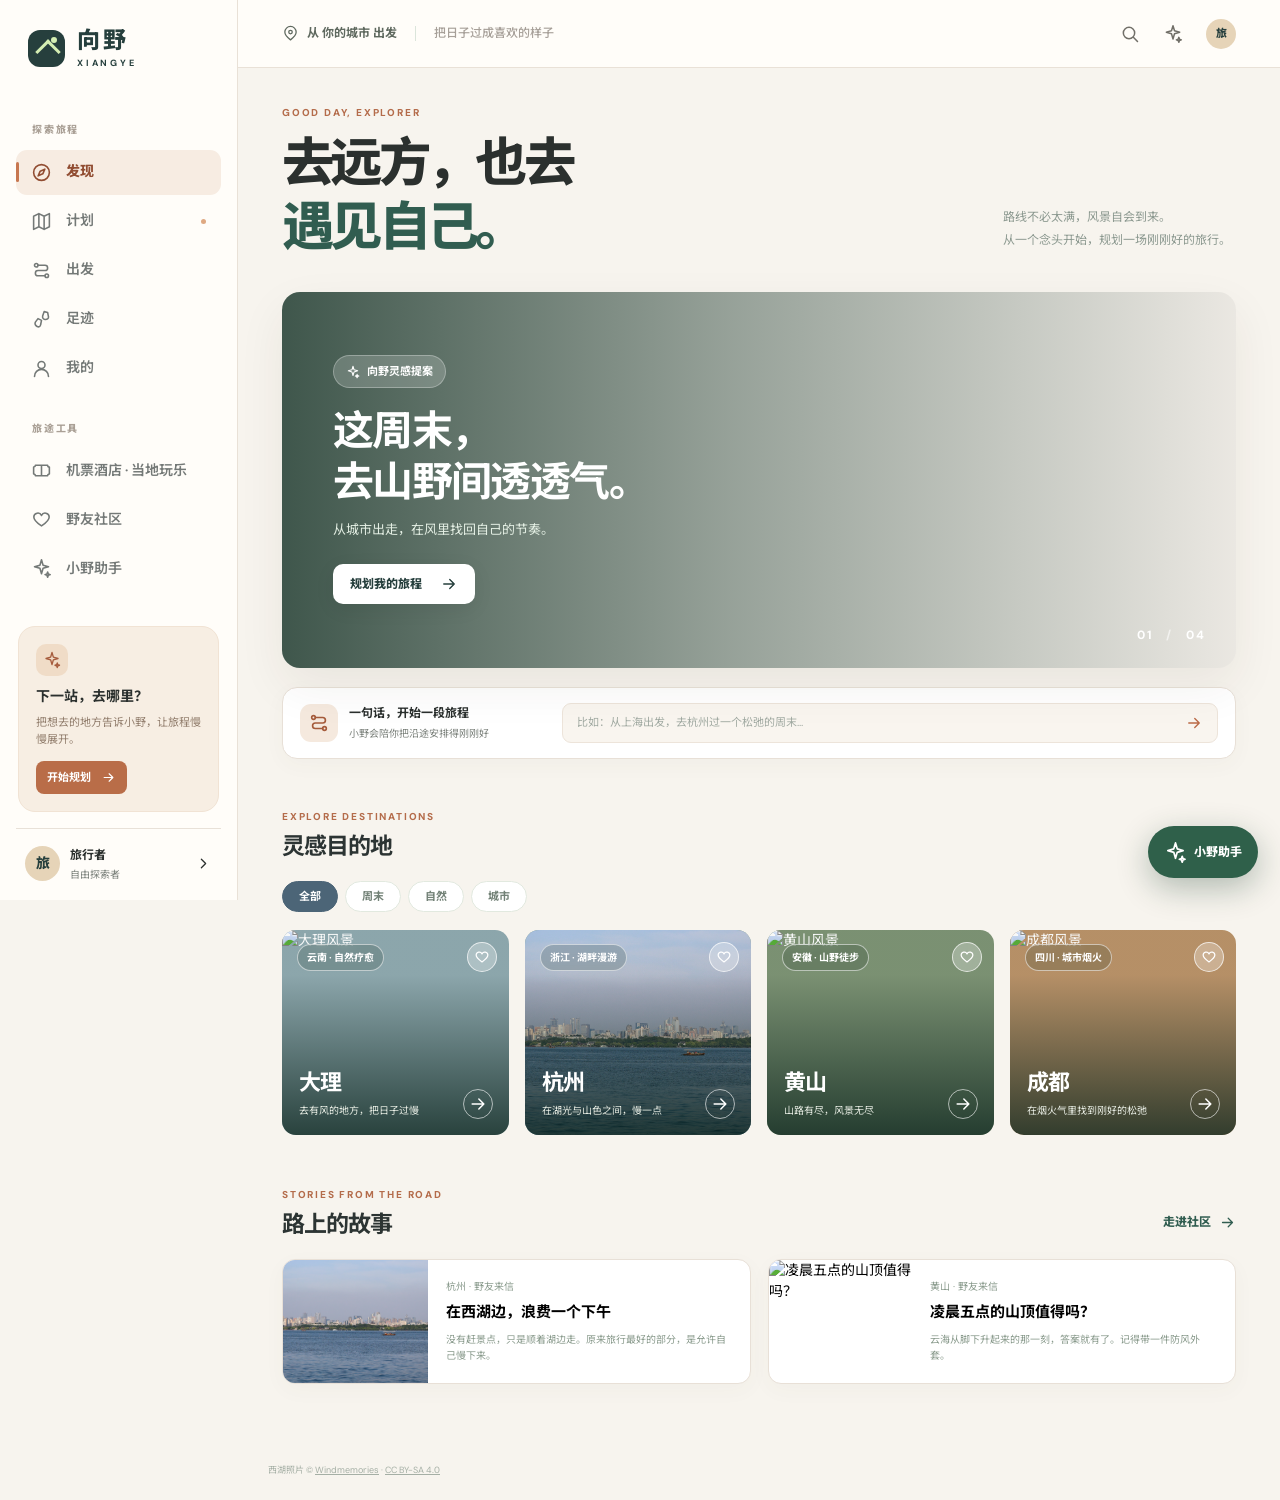
==== index.html @ 776b7dc9 "Publish Xiangye web app with GitHub Pages fallback" ====
<!doctype html>
<html lang="zh-CN">
<head>
  <meta charset="UTF-8" />
  <meta name="viewport" content="width=device-width, initial-scale=1.0" />
  <meta name="theme-color" content="#f6f7f2" />
  <meta name="description" content="向野：把想去的地方，连成一段自在的旅程。" />
  <title>向野 · 让每一步都有风景</title>
  <link rel="icon" type="image/svg+xml" href="reference/向野_logo_A_山野方向.svg" />
  <link rel="preconnect" href="https://fonts.googleapis.com" />
  <link rel="preconnect" href="https://fonts.gstatic.com" crossorigin />
  <link href="https://fonts.googleapis.com/css2?family=DM+Sans:wght@400;500;600;700&family=Noto+Sans+SC:wght@400;500;600;700;800&display=swap" rel="stylesheet" />
  <link rel="stylesheet" href="vendor/leaflet/leaflet.css" />
  <link rel="stylesheet" href="vendor/maplibre/maplibre-gl.css" />
  <link rel="stylesheet" href="styles.css" />
  <link rel="stylesheet" href="planner.css" />
  <link rel="stylesheet" href="planner-v2.css" />
  <link rel="stylesheet" href="market.css" />
  <link rel="stylesheet" href="interaction.css" />
  <link rel="stylesheet" href="natural-plan.css" />
  <link rel="stylesheet" href="design-v3.css" />
</head>
<body>
  <div id="app"></div>
  <script src="vendor/leaflet/leaflet.js"></script>
  <script src="vendor/maplibre/maplibre-gl.js"></script>
  <script src="vendor/maplibre/leaflet-maplibre-gl.js"></script>
  <script type="module" src="src/app.js"></script>
</body>
</html>
---- vendor/leaflet/leaflet.css ----
/* required styles */

.leaflet-pane,
.leaflet-tile,
.leaflet-marker-icon,
.leaflet-marker-shadow,
.leaflet-tile-container,
.leaflet-pane > svg,
.leaflet-pane > canvas,
.leaflet-zoom-box,
.leaflet-image-layer,
.leaflet-layer {
	position: absolute;
	left: 0;
	top: 0;
	}
.leaflet-container {
	overflow: hidden;
	}
.leaflet-tile,
.leaflet-marker-icon,
.leaflet-marker-shadow {
	-webkit-user-select: none;
	   -moz-user-select: none;
	        user-select: none;
	  -webkit-user-drag: none;
	}
/* Prevents IE11 from highlighting tiles in blue */
.leaflet-tile::selection {
	background: transparent;
}
/* Safari renders non-retina tile on retina better with this, but Chrome is worse */
.leaflet-safari .leaflet-tile {
	image-rendering: -webkit-optimize-contrast;
	}
/* hack that prevents hw layers "stretching" when loading new tiles */
.leaflet-safari .leaflet-tile-container {
	width: 1600px;
	height: 1600px;
	-webkit-transform-origin: 0 0;
	}
.leaflet-marker-icon,
.leaflet-marker-shadow {
	display: block;
	}
/* .leaflet-container svg: reset svg max-width decleration shipped in Joomla! (joomla.org) 3.x */
/* .leaflet-container img: map is broken in FF if you have max-width: 100% on tiles */
.leaflet-container .leaflet-overlay-pane svg {
	max-width: none !important;
	max-height: none !important;
	}
.leaflet-container .leaflet-marker-pane img,
.leaflet-container .leaflet-shadow-pane img,
.leaflet-container .leaflet-tile-pane img,
.leaflet-container img.leaflet-image-layer,
.leaflet-container .leaflet-tile {
	max-width: none !important;
	max-height: none !important;
	width: auto;
	padding: 0;
	}

.leaflet-container img.leaflet-tile {
	/* See: https://bugs.chromium.org/p/chromium/issues/detail?id=600120 */
	mix-blend-mode: plus-lighter;
}

.leaflet-container.leaflet-touch-zoom {
	-ms-touch-action: pan-x pan-y;
	touch-action: pan-x pan-y;
	}
.leaflet-container.leaflet-touch-drag {
	-ms-touch-action: pinch-zoom;
	/* Fallback for FF which doesn't support pinch-zoom */
	touch-action: none;
	touch-action: pinch-zoom;
}
.leaflet-container.leaflet-touch-drag.leaflet-touch-zoom {
	-ms-touch-action: none;
	touch-action: none;
}
.leaflet-container {
	-webkit-tap-highlight-color: transparent;
}
.leaflet-container a {
	-webkit-tap-highlight-color: rgba(51, 181, 229, 0.4);
}
.leaflet-tile {
	filter: inherit;
	visibility: hidden;
	}
.leaflet-tile-loaded {
	visibility: inherit;
	}
.leaflet-zoom-box {
	width: 0;
	height: 0;
	-moz-box-sizing: border-box;
	     box-sizing: border-box;
	z-index: 800;
	}
/* workaround for https://bugzilla.mozilla.org/show_bug.cgi?id=888319 */
.leaflet-overlay-pane svg {
	-moz-user-select: none;
	}

.leaflet-pane         { z-index: 400; }

.leaflet-tile-pane    { z-index: 200; }
.leaflet-overlay-pane { z-index: 400; }
.leaflet-shadow-pane  { z-index: 500; }
.leaflet-marker-pane  { z-index: 600; }
.leaflet-tooltip-pane   { z-index: 650; }
.leaflet-popup-pane   { z-index: 700; }

.leaflet-map-pane canvas { z-index: 100; }
.leaflet-map-pane svg    { z-index: 200; }

.leaflet-vml-shape {
	width: 1px;
	height: 1px;
	}
.lvml {
	behavior: url(#default#VML);
	display: inline-block;
	position: absolute;
	}


/* control positioning */

.leaflet-control {
	position: relative;
	z-index: 800;
	pointer-events: visiblePainted; /* IE 9-10 doesn't have auto */
	pointer-events: auto;
	}
.leaflet-top,
.leaflet-bottom {
	position: absolute;
	z-index: 1000;
	pointer-events: none;
	}
.leaflet-top {
	top: 0;
	}
.leaflet-right {
	right: 0;
	}
.leaflet-bottom {
	bottom: 0;
	}
.leaflet-left {
	left: 0;
	}
.leaflet-control {
	float: left;
	clear: both;
	}
.leaflet-right .leaflet-control {
	float: right;
	}
.leaflet-top .leaflet-control {
	margin-top: 10px;
	}
.leaflet-bottom .leaflet-control {
	margin-bottom: 10px;
	}
.leaflet-left .leaflet-control {
	margin-left: 10px;
	}
.leaflet-right .leaflet-control {
	margin-right: 10px;
	}


/* zoom and fade animations */

.leaflet-fade-anim .leaflet-popup {
	opacity: 0;
	-webkit-transition: opacity 0.2s linear;
	   -moz-transition: opacity 0.2s linear;
	        transition: opacity 0.2s linear;
	}
.leaflet-fade-anim .leaflet-map-pane .leaflet-popup {
	opacity: 1;
	}
.leaflet-zoom-animated {
	-webkit-transform-origin: 0 0;
	    -ms-transform-origin: 0 0;
	        transform-origin: 0 0;
	}
svg.leaflet-zoom-animated {
	will-change: transform;
}

.leaflet-zoom-anim .leaflet-zoom-animated {
	-webkit-transition: -webkit-transform 0.25s cubic-bezier(0,0,0.25,1);
	   -moz-transition:    -moz-transform 0.25s cubic-bezier(0,0,0.25,1);
	        transition:         transform 0.25s cubic-bezier(0,0,0.25,1);
	}
.leaflet-zoom-anim .leaflet-tile,
.leaflet-pan-anim .leaflet-tile {
	-webkit-transition: none;
	   -moz-transition: none;
	        transition: none;
	}

.leaflet-zoom-anim .leaflet-zoom-hide {
	visibility: hidden;
	}


/* cursors */

.leaflet-interactive {
	cursor: pointer;
	}
.leaflet-grab {
	cursor: -webkit-grab;
	cursor:    -moz-grab;
	cursor:         grab;
	}
.leaflet-crosshair,
.leaflet-crosshair .leaflet-interactive {
	cursor: crosshair;
	}
.leaflet-popup-pane,
.leaflet-control {
	cursor: auto;
	}
.leaflet-dragging .leaflet-grab,
.leaflet-dragging .leaflet-grab .leaflet-interactive,
.leaflet-dragging .leaflet-marker-draggable {
	cursor: move;
	cursor: -webkit-grabbing;
	cursor:    -moz-grabbing;
	cursor:         grabbing;
	}

/* marker & overlays interactivity */
.leaflet-marker-icon,
.leaflet-marker-shadow,
.leaflet-image-layer,
.leaflet-pane > svg path,
.leaflet-tile-container {
	pointer-events: none;
	}

.leaflet-marker-icon.leaflet-interactive,
.leaflet-image-layer.leaflet-interactive,
.leaflet-pane > svg path.leaflet-interactive,
svg.leaflet-image-layer.leaflet-interactive path {
	pointer-events: visiblePainted; /* IE 9-10 doesn't have auto */
	pointer-events: auto;
	}

/* visual tweaks */

.leaflet-container {
	background: #ddd;
	outline-offset: 1px;
	}
.leaflet-container a {
	color: #0078A8;
	}
.leaflet-zoom-box {
	border: 2px dotted #38f;
	background: rgba(255,255,255,0.5);
	}


/* general typography */
.leaflet-container {
	font-family: "Helvetica Neue", Arial, Helvetica, sans-serif;
	font-size: 12px;
	font-size: 0.75rem;
	line-height: 1.5;
	}


/* general toolbar styles */

.leaflet-bar {
	box-shadow: 0 1px 5px rgba(0,0,0,0.65);
	border-radius: 4px;
	}
.leaflet-bar a {
	background-color: #fff;
	border-bottom: 1px solid #ccc;
	width: 26px;
	height: 26px;
	line-height: 26px;
	display: block;
	text-align: center;
	text-decoration: none;
	color: black;
	}
.leaflet-bar a,
.leaflet-control-layers-toggle {
	background-position: 50% 50%;
	background-repeat: no-repeat;
	display: block;
	}
.leaflet-bar a:hover,
.leaflet-bar a:focus {
	background-color: #f4f4f4;
	}
.leaflet-bar a:first-child {
	border-top-left-radius: 4px;
	border-top-right-radius: 4px;
	}
.leaflet-bar a:last-child {
	border-bottom-left-radius: 4px;
	border-bottom-right-radius: 4px;
	border-bottom: none;
	}
.leaflet-bar a.leaflet-disabled {
	cursor: default;
	background-color: #f4f4f4;
	color: #bbb;
	}

.leaflet-touch .leaflet-bar a {
	width: 30px;
	height: 30px;
	line-height: 30px;
	}
.leaflet-touch .leaflet-bar a:first-child {
	border-top-left-radius: 2px;
	border-top-right-radius: 2px;
	}
.leaflet-touch .leaflet-bar a:last-child {
	border-bottom-left-radius: 2px;
	border-bottom-right-radius: 2px;
	}

/* zoom control */

.leaflet-control-zoom-in,
.leaflet-control-zoom-out {
	font: bold 18px 'Lucida Console', Monaco, monospace;
	text-indent: 1px;
	}

.leaflet-touch .leaflet-control-zoom-in, .leaflet-touch .leaflet-control-zoom-out  {
	font-size: 22px;
	}


/* layers control */

.leaflet-control-layers {
	box-shadow: 0 1px 5px rgba(0,0,0,0.4);
	background: #fff;
	border-radius: 5px;
	}
.leaflet-control-layers-toggle {
	background-image: url(images/layers.png);
	width: 36px;
	height: 36px;
	}
.leaflet-retina .leaflet-control-layers-toggle {
	background-image: url(images/layers-2x.png);
	background-size: 26px 26px;
	}
.leaflet-touch .leaflet-control-layers-toggle {
	width: 44px;
	height: 44px;
	}
.leaflet-control-layers .leaflet-control-layers-list,
.leaflet-control-layers-expanded .leaflet-control-layers-toggle {
	display: none;
	}
.leaflet-control-layers-expanded .leaflet-control-layers-list {
	display: block;
	position: relative;
	}
.leaflet-control-layers-expanded {
	padding: 6px 10px 6px 6px;
	color: #333;
	background: #fff;
	}
.leaflet-control-layers-scrollbar {
	overflow-y: scroll;
	overflow-x: hidden;
	padding-right: 5px;
	}
.leaflet-control-layers-selector {
	margin-top: 2px;
	position: relative;
	top: 1px;
	}
.leaflet-control-layers label {
	display: block;
	font-size: 13px;
	font-size: 1.08333em;
	}
.leaflet-control-layers-separator {
	height: 0;
	border-top: 1px solid #ddd;
	margin: 5px -10px 5px -6px;
	}

/* Default icon URLs */
.leaflet-default-icon-path { /* used only in path-guessing heuristic, see L.Icon.Default */
	background-image: url(images/marker-icon.png);
	}


/* attribution and scale controls */

.leaflet-container .leaflet-control-attribution {
	background: #fff;
	background: rgba(255, 255, 255, 0.8);
	margin: 0;
	}
.leaflet-control-attribution,
.leaflet-control-scale-line {
	padding: 0 5px;
	color: #333;
	line-height: 1.4;
	}
.leaflet-control-attribution a {
	text-decoration: none;
	}
.leaflet-control-attribution a:hover,
.leaflet-control-attribution a:focus {
	text-decoration: underline;
	}
.leaflet-attribution-flag {
	display: inline !important;
	vertical-align: baseline !important;
	width: 1em;
	height: 0.6669em;
	}
.leaflet-left .leaflet-control-scale {
	margin-left: 5px;
	}
.leaflet-bottom .leaflet-control-scale {
	margin-bottom: 5px;
	}
.leaflet-control-scale-line {
	border: 2px solid #777;
	border-top: none;
	line-height: 1.1;
	padding: 2px 5px 1px;
	white-space: nowrap;
	-moz-box-sizing: border-box;
	     box-sizing: border-box;
	background: rgba(255, 255, 255, 0.8);
	text-shadow: 1px 1px #fff;
	}
.leaflet-control-scale-line:not(:first-child) {
	border-top: 2px solid #777;
	border-bottom: none;
	margin-top: -2px;
	}
.leaflet-control-scale-line:not(:first-child):not(:last-child) {
	border-bottom: 2px solid #777;
	}

.leaflet-touch .leaflet-control-attribution,
.leaflet-touch .leaflet-control-layers,
.leaflet-touch .leaflet-bar {
	box-shadow: none;
	}
.leaflet-touch .leaflet-control-layers,
.leaflet-touch .leaflet-bar {
	border: 2px solid rgba(0,0,0,0.2);
	background-clip: padding-box;
	}


/* popup */

.leaflet-popup {
	position: absolute;
	text-align: center;
	margin-bottom: 20px;
	}
.leaflet-popup-content-wrapper {
	padding: 1px;
	text-align: left;
	border-radius: 12px;
	}
.leaflet-popup-content {
	margin: 13px 24px 13px 20px;
	line-height: 1.3;
	font-size: 13px;
	font-size: 1.08333em;
	min-height: 1px;
	}
.leaflet-popup-content p {
	margin: 17px 0;
	margin: 1.3em 0;
	}
.leaflet-popup-tip-container {
	width: 40px;
	height: 20px;
	position: absolute;
	left: 50%;
	margin-top: -1px;
	margin-left: -20px;
	overflow: hidden;
	pointer-events: none;
	}
.leaflet-popup-tip {
	width: 17px;
	height: 17px;
	padding: 1px;

	margin: -10px auto 0;
	pointer-events: auto;

	-webkit-transform: rotate(45deg);
	   -moz-transform: rotate(45deg);
	    -ms-transform: rotate(45deg);
	        transform: rotate(45deg);
	}
.leaflet-popup-content-wrapper,
.leaflet-popup-tip {
	background: white;
	color: #333;
	box-shadow: 0 3px 14px rgba(0,0,0,0.4);
	}
.leaflet-container a.leaflet-popup-close-button {
	position: absolute;
	top: 0;
	right: 0;
	border: none;
	text-align: center;
	width: 24px;
	height: 24px;
	font: 16px/24px Tahoma, Verdana, sans-serif;
	color: #757575;
	text-decoration: none;
	background: transparent;
	}
.leaflet-container a.leaflet-popup-close-button:hover,
.leaflet-container a.leaflet-popup-close-button:focus {
	color: #585858;
	}
.leaflet-popup-scrolled {
	overflow: auto;
	}

.leaflet-oldie .leaflet-popup-content-wrapper {
	-ms-zoom: 1;
	}
.leaflet-oldie .leaflet-popup-tip {
	width: 24px;
	margin: 0 auto;

	-ms-filter: "progid:DXImageTransform.Microsoft.Matrix(M11=0.70710678, M12=0.70710678, M21=-0.70710678, M22=0.70710678)";
	filter: progid:DXImageTransform.Microsoft.Matrix(M11=0.70710678, M12=0.70710678, M21=-0.70710678, M22=0.70710678);
	}

.leaflet-oldie .leaflet-control-zoom,
.leaflet-oldie .leaflet-control-layers,
.leaflet-oldie .leaflet-popup-content-wrapper,
.leaflet-oldie .leaflet-popup-tip {
	border: 1px solid #999;
	}


/* div icon */

.leaflet-div-icon {
	background: #fff;
	border: 1px solid #666;
	}


/* Tooltip */
/* Base styles for the element that has a tooltip */
.leaflet-tooltip {
	position: absolute;
	padding: 6px;
	background-color: #fff;
	border: 1px solid #fff;
	border-radius: 3px;
	color: #222;
	white-space: nowrap;
	-webkit-user-select: none;
	-moz-user-select: none;
	-ms-user-select: none;
	user-select: none;
	pointer-events: none;
	box-shadow: 0 1px 3px rgba(0,0,0,0.4);
	}
.leaflet-tooltip.leaflet-interactive {
	cursor: pointer;
	pointer-events: auto;
	}
.leaflet-tooltip-top:before,
.leaflet-tooltip-bottom:before,
.leaflet-tooltip-left:before,
.leaflet-tooltip-right:before {
	position: absolute;
	pointer-events: none;
	border: 6px solid transparent;
	background: transparent;
	content: "";
	}

/* Directions */

.leaflet-tooltip-bottom {
	margin-top: 6px;
}
.leaflet-tooltip-top {
	margin-top: -6px;
}
.leaflet-tooltip-bottom:before,
.leaflet-tooltip-top:before {
	left: 50%;
	margin-left: -6px;
	}
.leaflet-tooltip-top:before {
	bottom: 0;
	margin-bottom: -12px;
	border-top-color: #fff;
	}
.leaflet-tooltip-bottom:before {
	top: 0;
	margin-top: -12px;
	margin-left: -6px;
	border-bottom-color: #fff;
	}
.leaflet-tooltip-left {
	margin-left: -6px;
}
.leaflet-tooltip-right {
	margin-left: 6px;
}
.leaflet-tooltip-left:before,
.leaflet-tooltip-right:before {
	top: 50%;
	margin-top: -6px;
	}
.leaflet-tooltip-left:before {
	right: 0;
	margin-right: -12px;
	border-left-color: #fff;
	}
.leaflet-tooltip-right:before {
	left: 0;
	margin-left: -12px;
	border-right-color: #fff;
	}

/* Printing */

@media print {
	/* Prevent printers from removing background-images of controls. */
	.leaflet-control {
		-webkit-print-color-adjust: exact;
		print-color-adjust: exact;
		}
	}
---- vendor/maplibre/maplibre-gl.css ----
.maplibregl-map{font:12px/20px Helvetica Neue,Arial,Helvetica,sans-serif;overflow:hidden;position:relative;-webkit-tap-highlight-color:rgb(0 0 0/0)}.maplibregl-canvas{left:0;position:absolute;top:0}.maplibregl-map:fullscreen{height:100%;width:100%}.maplibregl-ctrl-group button.maplibregl-ctrl-compass{touch-action:none}.maplibregl-canvas-container.maplibregl-interactive,.maplibregl-ctrl-group button.maplibregl-ctrl-compass{cursor:grab;-webkit-user-select:none;-moz-user-select:none;user-select:none}.maplibregl-canvas-container.maplibregl-interactive.maplibregl-track-pointer{cursor:pointer}.maplibregl-canvas-container.maplibregl-interactive:active,.maplibregl-ctrl-group button.maplibregl-ctrl-compass:active{cursor:grabbing}.maplibregl-canvas-container.maplibregl-touch-zoom-rotate,.maplibregl-canvas-container.maplibregl-touch-zoom-rotate .maplibregl-canvas{touch-action:pan-x pan-y}.maplibregl-canvas-container.maplibregl-touch-drag-pan,.maplibregl-canvas-container.maplibregl-touch-drag-pan .maplibregl-canvas{touch-action:pinch-zoom}.maplibregl-canvas-container.maplibregl-touch-zoom-rotate.maplibregl-touch-drag-pan,.maplibregl-canvas-container.maplibregl-touch-zoom-rotate.maplibregl-touch-drag-pan .maplibregl-canvas{touch-action:none}.maplibregl-canvas-container.maplibregl-touch-drag-pan.maplibregl-cooperative-gestures,.maplibregl-canvas-container.maplibregl-touch-drag-pan.maplibregl-cooperative-gestures .maplibregl-canvas{touch-action:pan-x pan-y}.maplibregl-ctrl-bottom-left,.maplibregl-ctrl-bottom-right,.maplibregl-ctrl-top-left,.maplibregl-ctrl-top-right{pointer-events:none;position:absolute;z-index:2}.maplibregl-ctrl-top-left{left:0;top:0}.maplibregl-ctrl-top-right{right:0;top:0}.maplibregl-ctrl-bottom-left{bottom:0;left:0}.maplibregl-ctrl-bottom-right{bottom:0;right:0}.maplibregl-ctrl{clear:both;pointer-events:auto;transform:translate(0)}.maplibregl-ctrl-top-left .maplibregl-ctrl{float:left;margin:10px 0 0 10px}.maplibregl-ctrl-top-right .maplibregl-ctrl{float:right;margin:10px 10px 0 0}.maplibregl-ctrl-bottom-left .maplibregl-ctrl{float:left;margin:0 0 10px 10px}.maplibregl-ctrl-bottom-right .maplibregl-ctrl{float:right;margin:0 10px 10px 0}.maplibregl-ctrl-group{background:#fff;border-radius:4px}.maplibregl-ctrl-group:not(:empty){box-shadow:0 0 0 2px rgba(0,0,0,.1)}@media (forced-colors:active){.maplibregl-ctrl-group:not(:empty){box-shadow:0 0 0 2px ButtonText}}.maplibregl-ctrl-group button{background-color:transparent;border:0;box-sizing:border-box;cursor:pointer;display:block;height:29px;outline:none;padding:0;width:29px}.maplibregl-ctrl-group button+button{border-top:1px solid #ddd}.maplibregl-ctrl button .maplibregl-ctrl-icon{background-position:50%;background-repeat:no-repeat;display:block;height:100%;width:100%}@media (forced-colors:active){.maplibregl-ctrl-icon{background-color:transparent}.maplibregl-ctrl-group button+button{border-top:1px solid ButtonText}}.maplibregl-ctrl button::-moz-focus-inner{border:0;padding:0}.maplibregl-ctrl-attrib-button:focus,.maplibregl-ctrl-group button:focus{box-shadow:0 0 2px 2px #0096ff}.maplibregl-ctrl button:disabled{cursor:not-allowed}.maplibregl-ctrl button:disabled .maplibregl-ctrl-icon{opacity:.25}@media (hover:hover){.maplibregl-ctrl button:not(:disabled):hover{background-color:rgb(0 0 0/5%)}}.maplibregl-ctrl button:not(:disabled):active{background-color:rgb(0 0 0/5%)}.maplibregl-ctrl-group button:focus:focus-visible{box-shadow:0 0 2px 2px #0096ff}.maplibregl-ctrl-group button:focus:not(:focus-visible){box-shadow:none}.maplibregl-ctrl-group button:focus:first-child{border-radius:4px 4px 0 0}.maplibregl-ctrl-group button:focus:last-child{border-radius:0 0 4px 4px}.maplibregl-ctrl-group button:focus:only-child{border-radius:inherit}.maplibregl-ctrl button.maplibregl-ctrl-zoom-out .maplibregl-ctrl-icon{background-image:url("data:image/svg+xml;charset=utf-8,%3Csvg xmlns='http://www.w3.org/2000/svg' width='29' height='29' fill='%23333' viewBox='0 0 29 29'%3E%3Cpath d='M10 13c-.75 0-1.5.75-1.5 1.5S9.25 16 10 16h9c.75 0 1.5-.75 1.5-1.5S19.75 13 19 13z'/%3E%3C/svg%3E")}.maplibregl-ctrl button.maplibregl-ctrl-zoom-in .maplibregl-ctrl-icon{background-image:url("data:image/svg+xml;charset=utf-8,%3Csvg xmlns='http://www.w3.org/2000/svg' width='29' height='29' fill='%23333' viewBox='0 0 29 29'%3E%3Cpath d='M14.5 8.5c-.75 0-1.5.75-1.5 1.5v3h-3c-.75 0-1.5.75-1.5 1.5S9.25 16 10 16h3v3c0 .75.75 1.5 1.5 1.5S16 19.75 16 19v-3h3c.75 0 1.5-.75 1.5-1.5S19.75 13 19 13h-3v-3c0-.75-.75-1.5-1.5-1.5'/%3E%3C/svg%3E")}@media (forced-colors:active){.maplibregl-ctrl button.maplibregl-ctrl-zoom-out .maplibregl-ctrl-icon{background-image:url("data:image/svg+xml;charset=utf-8,%3Csvg xmlns='http://www.w3.org/2000/svg' width='29' height='29' fill='%23fff' viewBox='0 0 29 29'%3E%3Cpath d='M10 13c-.75 0-1.5.75-1.5 1.5S9.25 16 10 16h9c.75 0 1.5-.75 1.5-1.5S19.75 13 19 13z'/%3E%3C/svg%3E")}.maplibregl-ctrl button.maplibregl-ctrl-zoom-in .maplibregl-ctrl-icon{background-image:url("data:image/svg+xml;charset=utf-8,%3Csvg xmlns='http://www.w3.org/2000/svg' width='29' height='29' fill='%23fff' viewBox='0 0 29 29'%3E%3Cpath d='M14.5 8.5c-.75 0-1.5.75-1.5 1.5v3h-3c-.75 0-1.5.75-1.5 1.5S9.25 16 10 16h3v3c0 .75.75 1.5 1.5 1.5S16 19.75 16 19v-3h3c.75 0 1.5-.75 1.5-1.5S19.75 13 19 13h-3v-3c0-.75-.75-1.5-1.5-1.5'/%3E%3C/svg%3E")}}@media (forced-colors:active) and (prefers-color-scheme:light){.maplibregl-ctrl button.maplibregl-ctrl-zoom-out .maplibregl-ctrl-icon{background-image:url("data:image/svg+xml;charset=utf-8,%3Csvg xmlns='http://www.w3.org/2000/svg' width='29' height='29' viewBox='0 0 29 29'%3E%3Cpath d='M10 13c-.75 0-1.5.75-1.5 1.5S9.25 16 10 16h9c.75 0 1.5-.75 1.5-1.5S19.75 13 19 13z'/%3E%3C/svg%3E")}.maplibregl-ctrl button.maplibregl-ctrl-zoom-in .maplibregl-ctrl-icon{background-image:url("data:image/svg+xml;charset=utf-8,%3Csvg xmlns='http://www.w3.org/2000/svg' width='29' height='29' viewBox='0 0 29 29'%3E%3Cpath d='M14.5 8.5c-.75 0-1.5.75-1.5 1.5v3h-3c-.75 0-1.5.75-1.5 1.5S9.25 16 10 16h3v3c0 .75.75 1.5 1.5 1.5S16 19.75 16 19v-3h3c.75 0 1.5-.75 1.5-1.5S19.75 13 19 13h-3v-3c0-.75-.75-1.5-1.5-1.5'/%3E%3C/svg%3E")}}.maplibregl-ctrl button.maplibregl-ctrl-fullscreen .maplibregl-ctrl-icon{background-image:url("data:image/svg+xml;charset=utf-8,%3Csvg xmlns='http://www.w3.org/2000/svg' width='29' height='29' fill='%23333' viewBox='0 0 29 29'%3E%3Cpath d='M24 16v5.5c0 1.75-.75 2.5-2.5 2.5H16v-1l3-1.5-4-5.5 1-1 5.5 4 1.5-3zM6 16l1.5 3 5.5-4 1 1-4 5.5 3 1.5v1H7.5C5.75 24 5 23.25 5 21.5V16zm7-11v1l-3 1.5 4 5.5-1 1-5.5-4L6 13H5V7.5C5 5.75 5.75 5 7.5 5zm11 2.5c0-1.75-.75-2.5-2.5-2.5H16v1l3 1.5-4 5.5 1 1 5.5-4 1.5 3h1z'/%3E%3C/svg%3E")}.maplibregl-ctrl button.maplibregl-ctrl-shrink .maplibregl-ctrl-icon{background-image:url("data:image/svg+xml;charset=utf-8,%3Csvg xmlns='http://www.w3.org/2000/svg' width='29' height='29' viewBox='0 0 29 29'%3E%3Cpath d='M18.5 16c-1.75 0-2.5.75-2.5 2.5V24h1l1.5-3 5.5 4 1-1-4-5.5 3-1.5v-1zM13 18.5c0-1.75-.75-2.5-2.5-2.5H5v1l3 1.5L4 24l1 1 5.5-4 1.5 3h1zm3-8c0 1.75.75 2.5 2.5 2.5H24v-1l-3-1.5L25 5l-1-1-5.5 4L17 5h-1zM10.5 13c1.75 0 2.5-.75 2.5-2.5V5h-1l-1.5 3L5 4 4 5l4 5.5L5 12v1z'/%3E%3C/svg%3E")}@media (forced-colors:active){.maplibregl-ctrl button.maplibregl-ctrl-fullscreen .maplibregl-ctrl-icon{background-image:url("data:image/svg+xml;charset=utf-8,%3Csvg xmlns='http://www.w3.org/2000/svg' width='29' height='29' fill='%23fff' viewBox='0 0 29 29'%3E%3Cpath d='M24 16v5.5c0 1.75-.75 2.5-2.5 2.5H16v-1l3-1.5-4-5.5 1-1 5.5 4 1.5-3zM6 16l1.5 3 5.5-4 1 1-4 5.5 3 1.5v1H7.5C5.75 24 5 23.25 5 21.5V16zm7-11v1l-3 1.5 4 5.5-1 1-5.5-4L6 13H5V7.5C5 5.75 5.75 5 7.5 5zm11 2.5c0-1.75-.75-2.5-2.5-2.5H16v1l3 1.5-4 5.5 1 1 5.5-4 1.5 3h1z'/%3E%3C/svg%3E")}.maplibregl-ctrl button.maplibregl-ctrl-shrink .maplibregl-ctrl-icon{background-image:url("data:image/svg+xml;charset=utf-8,%3Csvg xmlns='http://www.w3.org/2000/svg' width='29' height='29' fill='%23fff' viewBox='0 0 29 29'%3E%3Cpath d='M18.5 16c-1.75 0-2.5.75-2.5 2.5V24h1l1.5-3 5.5 4 1-1-4-5.5 3-1.5v-1zM13 18.5c0-1.75-.75-2.5-2.5-2.5H5v1l3 1.5L4 24l1 1 5.5-4 1.5 3h1zm3-8c0 1.75.75 2.5 2.5 2.5H24v-1l-3-1.5L25 5l-1-1-5.5 4L17 5h-1zM10.5 13c1.75 0 2.5-.75 2.5-2.5V5h-1l-1.5 3L5 4 4 5l4 5.5L5 12v1z'/%3E%3C/svg%3E")}}@media (forced-colors:active) and (prefers-color-scheme:light){.maplibregl-ctrl button.maplibregl-ctrl-fullscreen .maplibregl-ctrl-icon{background-image:url("data:image/svg+xml;charset=utf-8,%3Csvg xmlns='http://www.w3.org/2000/svg' width='29' height='29' viewBox='0 0 29 29'%3E%3Cpath d='M24 16v5.5c0 1.75-.75 2.5-2.5 2.5H16v-1l3-1.5-4-5.5 1-1 5.5 4 1.5-3zM6 16l1.5 3 5.5-4 1 1-4 5.5 3 1.5v1H7.5C5.75 24 5 23.25 5 21.5V16zm7-11v1l-3 1.5 4 5.5-1 1-5.5-4L6 13H5V7.5C5 5.75 5.75 5 7.5 5zm11 2.5c0-1.75-.75-2.5-2.5-2.5H16v1l3 1.5-4 5.5 1 1 5.5-4 1.5 3h1z'/%3E%3C/svg%3E")}.maplibregl-ctrl button.maplibregl-ctrl-shrink .maplibregl-ctrl-icon{background-image:url("data:image/svg+xml;charset=utf-8,%3Csvg xmlns='http://www.w3.org/2000/svg' width='29' height='29' viewBox='0 0 29 29'%3E%3Cpath d='M18.5 16c-1.75 0-2.5.75-2.5 2.5V24h1l1.5-3 5.5 4 1-1-4-5.5 3-1.5v-1zM13 18.5c0-1.75-.75-2.5-2.5-2.5H5v1l3 1.5L4 24l1 1 5.5-4 1.5 3h1zm3-8c0 1.75.75 2.5 2.5 2.5H24v-1l-3-1.5L25 5l-1-1-5.5 4L17 5h-1zM10.5 13c1.75 0 2.5-.75 2.5-2.5V5h-1l-1.5 3L5 4 4 5l4 5.5L5 12v1z'/%3E%3C/svg%3E")}}.maplibregl-ctrl button.maplibregl-ctrl-compass .maplibregl-ctrl-icon{background-image:url("data:image/svg+xml;charset=utf-8,%3Csvg xmlns='http://www.w3.org/2000/svg' width='29' height='29' fill='%23333' viewBox='0 0 29 29'%3E%3Cpath d='m10.5 14 4-8 4 8z'/%3E%3Cpath fill='%23ccc' d='m10.5 16 4 8 4-8z'/%3E%3C/svg%3E")}@media (forced-colors:active){.maplibregl-ctrl button.maplibregl-ctrl-compass .maplibregl-ctrl-icon{background-image:url("data:image/svg+xml;charset=utf-8,%3Csvg xmlns='http://www.w3.org/2000/svg' width='29' height='29' fill='%23fff' viewBox='0 0 29 29'%3E%3Cpath d='m10.5 14 4-8 4 8z'/%3E%3Cpath fill='%23ccc' d='m10.5 16 4 8 4-8z'/%3E%3C/svg%3E")}}@media (forced-colors:active) and (prefers-color-scheme:light){.maplibregl-ctrl button.maplibregl-ctrl-compass .maplibregl-ctrl-icon{background-image:url("data:image/svg+xml;charset=utf-8,%3Csvg xmlns='http://www.w3.org/2000/svg' width='29' height='29' viewBox='0 0 29 29'%3E%3Cpath d='m10.5 14 4-8 4 8z'/%3E%3Cpath fill='%23ccc' d='m10.5 16 4 8 4-8z'/%3E%3C/svg%3E")}}.maplibregl-ctrl button.maplibregl-ctrl-globe .maplibregl-ctrl-icon{background-image:url("data:image/svg+xml;charset=utf-8,%3Csvg xmlns='http://www.w3.org/2000/svg' width='22' height='22' fill='none' stroke='%23333' viewBox='0 0 22 22'%3E%3Ccircle cx='11' cy='11' r='8.5'/%3E%3Cpath d='M17.5 11c0 4.819-3.02 8.5-6.5 8.5S4.5 15.819 4.5 11 7.52 2.5 11 2.5s6.5 3.681 6.5 8.5Z'/%3E%3Cpath d='M13.5 11c0 2.447-.331 4.64-.853 6.206-.262.785-.562 1.384-.872 1.777-.314.399-.58.517-.775.517s-.461-.118-.775-.517c-.31-.393-.61-.992-.872-1.777C8.831 15.64 8.5 13.446 8.5 11s.331-4.64.853-6.206c.262-.785.562-1.384.872-1.777.314-.399.58-.517.775-.517s.461.118.775.517c.31.393.61.992.872 1.777.522 1.565.853 3.76.853 6.206Z'/%3E%3Cpath d='M11 7.5c-1.909 0-3.622-.166-4.845-.428-.616-.132-1.08-.283-1.379-.434a1.3 1.3 0 0 1-.224-.138q.07-.058.224-.138c.299-.151.763-.302 1.379-.434C7.378 5.666 9.091 5.5 11 5.5s3.622.166 4.845.428c.616.132 1.08.283 1.379.434.105.053.177.1.224.138q-.07.058-.224.138c-.299.151-.763.302-1.379.434-1.223.262-2.936.428-4.845.428ZM4.486 6.436ZM11 16.5c-1.909 0-3.622-.166-4.845-.428-.616-.132-1.08-.283-1.379-.434a1.3 1.3 0 0 1-.224-.138 1.3 1.3 0 0 1 .224-.138c.299-.151.763-.302 1.379-.434C7.378 14.666 9.091 14.5 11 14.5s3.622.166 4.845.428c.616.132 1.08.283 1.379.434.105.053.177.1.224.138a1.3 1.3 0 0 1-.224.138c-.299.151-.763.302-1.379.434-1.223.262-2.936.428-4.845.428Zm-6.514-1.064ZM11 12.5c-2.46 0-4.672-.222-6.255-.574-.796-.177-1.406-.38-1.805-.59a1.5 1.5 0 0 1-.39-.272.3.3 0 0 1-.047-.064.3.3 0 0 1 .048-.064c.066-.073.189-.167.389-.272.399-.21 1.009-.413 1.805-.59C6.328 9.722 8.54 9.5 11 9.5s4.672.222 6.256.574c.795.177 1.405.38 1.804.59.2.105.323.2.39.272a.3.3 0 0 1 .047.064.3.3 0 0 1-.048.064 1.4 1.4 0 0 1-.389.272c-.399.21-1.009.413-1.804.59-1.584.352-3.796.574-6.256.574Zm-8.501-1.51v.002zm0 .018v.002zm17.002.002v-.002zm0-.018v-.002z'/%3E%3C/svg%3E")}.maplibregl-ctrl button.maplibregl-ctrl-globe-enabled .maplibregl-ctrl-icon{background-image:url("data:image/svg+xml;charset=utf-8,%3Csvg xmlns='http://www.w3.org/2000/svg' width='22' height='22' fill='none' stroke='%2333b5e5' viewBox='0 0 22 22'%3E%3Ccircle cx='11' cy='11' r='8.5'/%3E%3Cpath d='M17.5 11c0 4.819-3.02 8.5-6.5 8.5S4.5 15.819 4.5 11 7.52 2.5 11 2.5s6.5 3.681 6.5 8.5Z'/%3E%3Cpath d='M13.5 11c0 2.447-.331 4.64-.853 6.206-.262.785-.562 1.384-.872 1.777-.314.399-.58.517-.775.517s-.461-.118-.775-.517c-.31-.393-.61-.992-.872-1.777C8.831 15.64 8.5 13.446 8.5 11s.331-4.64.853-6.206c.262-.785.562-1.384.872-1.777.314-.399.58-.517.775-.517s.461.118.775.517c.31.393.61.992.872 1.777.522 1.565.853 3.76.853 6.206Z'/%3E%3Cpath d='M11 7.5c-1.909 0-3.622-.166-4.845-.428-.616-.132-1.08-.283-1.379-.434a1.3 1.3 0 0 1-.224-.138q.07-.058.224-.138c.299-.151.763-.302 1.379-.434C7.378 5.666 9.091 5.5 11 5.5s3.622.166 4.845.428c.616.132 1.08.283 1.379.434.105.053.177.1.224.138q-.07.058-.224.138c-.299.151-.763.302-1.379.434-1.223.262-2.936.428-4.845.428ZM4.486 6.436ZM11 16.5c-1.909 0-3.622-.166-4.845-.428-.616-.132-1.08-.283-1.379-.434a1.3 1.3 0 0 1-.224-.138 1.3 1.3 0 0 1 .224-.138c.299-.151.763-.302 1.379-.434C7.378 14.666 9.091 14.5 11 14.5s3.622.166 4.845.428c.616.132 1.08.283 1.379.434.105.053.177.1.224.138a1.3 1.3 0 0 1-.224.138c-.299.151-.763.302-1.379.434-1.223.262-2.936.428-4.845.428Zm-6.514-1.064ZM11 12.5c-2.46 0-4.672-.222-6.255-.574-.796-.177-1.406-.38-1.805-.59a1.5 1.5 0 0 1-.39-.272.3.3 0 0 1-.047-.064.3.3 0 0 1 .048-.064c.066-.073.189-.167.389-.272.399-.21 1.009-.413 1.805-.59C6.328 9.722 8.54 9.5 11 9.5s4.672.222 6.256.574c.795.177 1.405.38 1.804.59.2.105.323.2.39.272a.3.3 0 0 1 .047.064.3.3 0 0 1-.048.064 1.4 1.4 0 0 1-.389.272c-.399.21-1.009.413-1.804.59-1.584.352-3.796.574-6.256.574Zm-8.501-1.51v.002zm0 .018v.002zm17.002.002v-.002zm0-.018v-.002z'/%3E%3C/svg%3E")}.maplibregl-ctrl button.maplibregl-ctrl-terrain .maplibregl-ctrl-icon{background-image:url("data:image/svg+xml;charset=utf-8,%3Csvg xmlns='http://www.w3.org/2000/svg' width='22' height='22' fill='%23333' viewBox='0 0 22 22'%3E%3Cpath d='m1.754 13.406 4.453-4.851 3.09 3.09 3.281 3.277.969-.969-3.309-3.312 3.844-4.121 6.148 6.886h1.082v-.855l-7.207-8.07-4.84 5.187L6.169 6.57l-5.48 5.965v.871ZM.688 16.844h20.625v1.375H.688Zm0 0'/%3E%3C/svg%3E")}.maplibregl-ctrl button.maplibregl-ctrl-terrain-enabled .maplibregl-ctrl-icon{background-image:url("data:image/svg+xml;charset=utf-8,%3Csvg xmlns='http://www.w3.org/2000/svg' width='22' height='22' fill='%2333b5e5' viewBox='0 0 22 22'%3E%3Cpath d='m1.754 13.406 4.453-4.851 3.09 3.09 3.281 3.277.969-.969-3.309-3.312 3.844-4.121 6.148 6.886h1.082v-.855l-7.207-8.07-4.84 5.187L6.169 6.57l-5.48 5.965v.871ZM.688 16.844h20.625v1.375H.688Zm0 0'/%3E%3C/svg%3E")}.maplibregl-ctrl button.maplibregl-ctrl-geolocate .maplibregl-ctrl-icon{background-image:url("data:image/svg+xml;charset=utf-8,%3Csvg xmlns='http://www.w3.org/2000/svg' width='29' height='29' fill='%23333' viewBox='0 0 20 20'%3E%3Cpath d='M10 4C9 4 9 5 9 5v.1A5 5 0 0 0 5.1 9H5s-1 0-1 1 1 1 1 1h.1A5 5 0 0 0 9 14.9v.1s0 1 1 1 1-1 1-1v-.1a5 5 0 0 0 3.9-3.9h.1s1 0 1-1-1-1-1-1h-.1A5 5 0 0 0 11 5.1V5s0-1-1-1m0 2.5a3.5 3.5 0 1 1 0 7 3.5 3.5 0 1 1 0-7'/%3E%3Ccircle cx='10' cy='10' r='2'/%3E%3C/svg%3E")}.maplibregl-ctrl button.maplibregl-ctrl-geolocate:disabled .maplibregl-ctrl-icon{background-image:url("data:image/svg+xml;charset=utf-8,%3Csvg xmlns='http://www.w3.org/2000/svg' width='29' height='29' fill='%23aaa' viewBox='0 0 20 20'%3E%3Cpath d='M10 4C9 4 9 5 9 5v.1A5 5 0 0 0 5.1 9H5s-1 0-1 1 1 1 1 1h.1A5 5 0 0 0 9 14.9v.1s0 1 1 1 1-1 1-1v-.1a5 5 0 0 0 3.9-3.9h.1s1 0 1-1-1-1-1-1h-.1A5 5 0 0 0 11 5.1V5s0-1-1-1m0 2.5a3.5 3.5 0 1 1 0 7 3.5 3.5 0 1 1 0-7'/%3E%3Ccircle cx='10' cy='10' r='2'/%3E%3Cpath fill='red' d='m14 5 1 1-9 9-1-1z'/%3E%3C/svg%3E")}.maplibregl-ctrl button.maplibregl-ctrl-geolocate.maplibregl-ctrl-geolocate-active .maplibregl-ctrl-icon{background-image:url("data:image/svg+xml;charset=utf-8,%3Csvg xmlns='http://www.w3.org/2000/svg' width='29' height='29' fill='%2333b5e5' viewBox='0 0 20 20'%3E%3Cpath d='M10 4C9 4 9 5 9 5v.1A5 5 0 0 0 5.1 9H5s-1 0-1 1 1 1 1 1h.1A5 5 0 0 0 9 14.9v.1s0 1 1 1 1-1 1-1v-.1a5 5 0 0 0 3.9-3.9h.1s1 0 1-1-1-1-1-1h-.1A5 5 0 0 0 11 5.1V5s0-1-1-1m0 2.5a3.5 3.5 0 1 1 0 7 3.5 3.5 0 1 1 0-7'/%3E%3Ccircle cx='10' cy='10' r='2'/%3E%3C/svg%3E")}.maplibregl-ctrl button.maplibregl-ctrl-geolocate.maplibregl-ctrl-geolocate-active-error .maplibregl-ctrl-icon{background-image:url("data:image/svg+xml;charset=utf-8,%3Csvg xmlns='http://www.w3.org/2000/svg' width='29' height='29' fill='%23e58978' viewBox='0 0 20 20'%3E%3Cpath d='M10 4C9 4 9 5 9 5v.1A5 5 0 0 0 5.1 9H5s-1 0-1 1 1 1 1 1h.1A5 5 0 0 0 9 14.9v.1s0 1 1 1 1-1 1-1v-.1a5 5 0 0 0 3.9-3.9h.1s1 0 1-1-1-1-1-1h-.1A5 5 0 0 0 11 5.1V5s0-1-1-1m0 2.5a3.5 3.5 0 1 1 0 7 3.5 3.5 0 1 1 0-7'/%3E%3Ccircle cx='10' cy='10' r='2'/%3E%3C/svg%3E")}.maplibregl-ctrl button.maplibregl-ctrl-geolocate.maplibregl-ctrl-geolocate-background .maplibregl-ctrl-icon{background-image:url("data:image/svg+xml;charset=utf-8,%3Csvg xmlns='http://www.w3.org/2000/svg' width='29' height='29' fill='%2333b5e5' viewBox='0 0 20 20'%3E%3Cpath d='M10 4C9 4 9 5 9 5v.1A5 5 0 0 0 5.1 9H5s-1 0-1 1 1 1 1 1h.1A5 5 0 0 0 9 14.9v.1s0 1 1 1 1-1 1-1v-.1a5 5 0 0 0 3.9-3.9h.1s1 0 1-1-1-1-1-1h-.1A5 5 0 0 0 11 5.1V5s0-1-1-1m0 2.5a3.5 3.5 0 1 1 0 7 3.5 3.5 0 1 1 0-7'/%3E%3C/svg%3E")}.maplibregl-ctrl button.maplibregl-ctrl-geolocate.maplibregl-ctrl-geolocate-background-error .maplibregl-ctrl-icon{background-image:url("data:image/svg+xml;charset=utf-8,%3Csvg xmlns='http://www.w3.org/2000/svg' width='29' height='29' fill='%23e54e33' viewBox='0 0 20 20'%3E%3Cpath d='M10 4C9 4 9 5 9 5v.1A5 5 0 0 0 5.1 9H5s-1 0-1 1 1 1 1 1h.1A5 5 0 0 0 9 14.9v.1s0 1 1 1 1-1 1-1v-.1a5 5 0 0 0 3.9-3.9h.1s1 0 1-1-1-1-1-1h-.1A5 5 0 0 0 11 5.1V5s0-1-1-1m0 2.5a3.5 3.5 0 1 1 0 7 3.5 3.5 0 1 1 0-7'/%3E%3C/svg%3E")}.maplibregl-ctrl button.maplibregl-ctrl-geolocate.maplibregl-ctrl-geolocate-waiting .maplibregl-ctrl-icon{animation:maplibregl-spin 2s linear infinite}@media (forced-colors:active){.maplibregl-ctrl button.maplibregl-ctrl-geolocate .maplibregl-ctrl-icon{background-image:url("data:image/svg+xml;charset=utf-8,%3Csvg xmlns='http://www.w3.org/2000/svg' width='29' height='29' fill='%23fff' viewBox='0 0 20 20'%3E%3Cpath d='M10 4C9 4 9 5 9 5v.1A5 5 0 0 0 5.1 9H5s-1 0-1 1 1 1 1 1h.1A5 5 0 0 0 9 14.9v.1s0 1 1 1 1-1 1-1v-.1a5 5 0 0 0 3.9-3.9h.1s1 0 1-1-1-1-1-1h-.1A5 5 0 0 0 11 5.1V5s0-1-1-1m0 2.5a3.5 3.5 0 1 1 0 7 3.5 3.5 0 1 1 0-7'/%3E%3Ccircle cx='10' cy='10' r='2'/%3E%3C/svg%3E")}.maplibregl-ctrl button.maplibregl-ctrl-geolocate:disabled .maplibregl-ctrl-icon{background-image:url("data:image/svg+xml;charset=utf-8,%3Csvg xmlns='http://www.w3.org/2000/svg' width='29' height='29' fill='%23999' viewBox='0 0 20 20'%3E%3Cpath d='M10 4C9 4 9 5 9 5v.1A5 5 0 0 0 5.1 9H5s-1 0-1 1 1 1 1 1h.1A5 5 0 0 0 9 14.9v.1s0 1 1 1 1-1 1-1v-.1a5 5 0 0 0 3.9-3.9h.1s1 0 1-1-1-1-1-1h-.1A5 5 0 0 0 11 5.1V5s0-1-1-1m0 2.5a3.5 3.5 0 1 1 0 7 3.5 3.5 0 1 1 0-7'/%3E%3Ccircle cx='10' cy='10' r='2'/%3E%3Cpath fill='red' d='m14 5 1 1-9 9-1-1z'/%3E%3C/svg%3E")}.maplibregl-ctrl button.maplibregl-ctrl-geolocate.maplibregl-ctrl-geolocate-active .maplibregl-ctrl-icon{background-image:url("data:image/svg+xml;charset=utf-8,%3Csvg xmlns='http://www.w3.org/2000/svg' width='29' height='29' fill='%2333b5e5' viewBox='0 0 20 20'%3E%3Cpath d='M10 4C9 4 9 5 9 5v.1A5 5 0 0 0 5.1 9H5s-1 0-1 1 1 1 1 1h.1A5 5 0 0 0 9 14.9v.1s0 1 1 1 1-1 1-1v-.1a5 5 0 0 0 3.9-3.9h.1s1 0 1-1-1-1-1-1h-.1A5 5 0 0 0 11 5.1V5s0-1-1-1m0 2.5a3.5 3.5 0 1 1 0 7 3.5 3.5 0 1 1 0-7'/%3E%3Ccircle cx='10' cy='10' r='2'/%3E%3C/svg%3E")}.maplibregl-ctrl button.maplibregl-ctrl-geolocate.maplibregl-ctrl-geolocate-active-error .maplibregl-ctrl-icon{background-image:url("data:image/svg+xml;charset=utf-8,%3Csvg xmlns='http://www.w3.org/2000/svg' width='29' height='29' fill='%23e58978' viewBox='0 0 20 20'%3E%3Cpath d='M10 4C9 4 9 5 9 5v.1A5 5 0 0 0 5.1 9H5s-1 0-1 1 1 1 1 1h.1A5 5 0 0 0 9 14.9v.1s0 1 1 1 1-1 1-1v-.1a5 5 0 0 0 3.9-3.9h.1s1 0 1-1-1-1-1-1h-.1A5 5 0 0 0 11 5.1V5s0-1-1-1m0 2.5a3.5 3.5 0 1 1 0 7 3.5 3.5 0 1 1 0-7'/%3E%3Ccircle cx='10' cy='10' r='2'/%3E%3C/svg%3E")}.maplibregl-ctrl button.maplibregl-ctrl-geolocate.maplibregl-ctrl-geolocate-background .maplibregl-ctrl-icon{background-image:url("data:image/svg+xml;charset=utf-8,%3Csvg xmlns='http://www.w3.org/2000/svg' width='29' height='29' fill='%2333b5e5' viewBox='0 0 20 20'%3E%3Cpath d='M10 4C9 4 9 5 9 5v.1A5 5 0 0 0 5.1 9H5s-1 0-1 1 1 1 1 1h.1A5 5 0 0 0 9 14.9v.1s0 1 1 1 1-1 1-1v-.1a5 5 0 0 0 3.9-3.9h.1s1 0 1-1-1-1-1-1h-.1A5 5 0 0 0 11 5.1V5s0-1-1-1m0 2.5a3.5 3.5 0 1 1 0 7 3.5 3.5 0 1 1 0-7'/%3E%3C/svg%3E")}.maplibregl-ctrl button.maplibregl-ctrl-geolocate.maplibregl-ctrl-geolocate-background-error .maplibregl-ctrl-icon{background-image:url("data:image/svg+xml;charset=utf-8,%3Csvg xmlns='http://www.w3.org/2000/svg' width='29' height='29' fill='%23e54e33' viewBox='0 0 20 20'%3E%3Cpath d='M10 4C9 4 9 5 9 5v.1A5 5 0 0 0 5.1 9H5s-1 0-1 1 1 1 1 1h.1A5 5 0 0 0 9 14.9v.1s0 1 1 1 1-1 1-1v-.1a5 5 0 0 0 3.9-3.9h.1s1 0 1-1-1-1-1-1h-.1A5 5 0 0 0 11 5.1V5s0-1-1-1m0 2.5a3.5 3.5 0 1 1 0 7 3.5 3.5 0 1 1 0-7'/%3E%3C/svg%3E")}}@media (forced-colors:active) and (prefers-color-scheme:light){.maplibregl-ctrl button.maplibregl-ctrl-geolocate .maplibregl-ctrl-icon{background-image:url("data:image/svg+xml;charset=utf-8,%3Csvg xmlns='http://www.w3.org/2000/svg' width='29' height='29' viewBox='0 0 20 20'%3E%3Cpath d='M10 4C9 4 9 5 9 5v.1A5 5 0 0 0 5.1 9H5s-1 0-1 1 1 1 1 1h.1A5 5 0 0 0 9 14.9v.1s0 1 1 1 1-1 1-1v-.1a5 5 0 0 0 3.9-3.9h.1s1 0 1-1-1-1-1-1h-.1A5 5 0 0 0 11 5.1V5s0-1-1-1m0 2.5a3.5 3.5 0 1 1 0 7 3.5 3.5 0 1 1 0-7'/%3E%3Ccircle cx='10' cy='10' r='2'/%3E%3C/svg%3E")}.maplibregl-ctrl button.maplibregl-ctrl-geolocate:disabled .maplibregl-ctrl-icon{background-image:url("data:image/svg+xml;charset=utf-8,%3Csvg xmlns='http://www.w3.org/2000/svg' width='29' height='29' fill='%23666' viewBox='0 0 20 20'%3E%3Cpath d='M10 4C9 4 9 5 9 5v.1A5 5 0 0 0 5.1 9H5s-1 0-1 1 1 1 1 1h.1A5 5 0 0 0 9 14.9v.1s0 1 1 1 1-1 1-1v-.1a5 5 0 0 0 3.9-3.9h.1s1 0 1-1-1-1-1-1h-.1A5 5 0 0 0 11 5.1V5s0-1-1-1m0 2.5a3.5 3.5 0 1 1 0 7 3.5 3.5 0 1 1 0-7'/%3E%3Ccircle cx='10' cy='10' r='2'/%3E%3Cpath fill='red' d='m14 5 1 1-9 9-1-1z'/%3E%3C/svg%3E")}}@keyframes maplibregl-spin{0%{transform:rotate(0deg)}to{transform:rotate(1turn)}}a.maplibregl-ctrl-logo{background-image:url("data:image/svg+xml;charset=utf-8,%3Csvg xmlns='http://www.w3.org/2000/svg' width='88' height='23' fill='none'%3E%3Cpath fill='%23000' fill-opacity='.4' fill-rule='evenodd' d='M17.408 16.796h-1.827l2.501-12.095h.198l3.324 6.533.988 2.19.988-2.19 3.258-6.533h.181l2.6 12.095h-1.81l-1.218-5.644-.362-1.71-.658 1.71-2.929 5.644h-.098l-2.914-5.644-.757-1.71-.345 1.71zm1.958-3.42-.726 3.663a1.255 1.255 0 0 1-1.232 1.011h-1.827a1.255 1.255 0 0 1-1.229-1.509l2.501-12.095a1.255 1.255 0 0 1 1.23-1.001h.197a1.25 1.25 0 0 1 1.12.685l3.19 6.273 3.125-6.263a1.25 1.25 0 0 1 1.123-.695h.181a1.255 1.255 0 0 1 1.227.991l1.443 6.71a5 5 0 0 1 .314-.787l.009-.016a4.6 4.6 0 0 1 1.777-1.887c.782-.46 1.668-.667 2.611-.667a4.6 4.6 0 0 1 1.7.32l.306.134c.21-.16.474-.256.759-.256h1.694a1.255 1.255 0 0 1 1.212.925 1.255 1.255 0 0 1 1.212-.925h1.711c.284 0 .545.094.755.252.613-.3 1.312-.45 2.075-.45 1.356 0 2.557.445 3.482 1.4q.47.48.763 1.064V4.701a1.255 1.255 0 0 1 1.255-1.255h1.86A1.255 1.255 0 0 1 54.44 4.7v9.194h2.217c.19 0 .37.043.532.118v-4.77c0-.356.147-.678.385-.906a2.42 2.42 0 0 1-.682-1.71c0-.665.267-1.253.735-1.7a2.45 2.45 0 0 1 1.722-.674 2.43 2.43 0 0 1 1.705.675q.318.302.504.683V4.7a1.255 1.255 0 0 1 1.255-1.255h1.744A1.255 1.255 0 0 1 65.812 4.7v3.335a4.8 4.8 0 0 1 1.526-.246c.938 0 1.817.214 2.59.69a4.47 4.47 0 0 1 1.67 1.743v-.98a1.255 1.255 0 0 1 1.256-1.256h1.777c.233 0 .451.064.639.174a3.4 3.4 0 0 1 1.567-.372c.346 0 .861.02 1.285.232a1.25 1.25 0 0 1 .689 1.004 4.7 4.7 0 0 1 .853-.588c.795-.44 1.675-.647 2.61-.647 1.385 0 2.65.39 3.525 1.396.836.938 1.168 2.173 1.168 3.528q-.001.515-.056 1.051a1.255 1.255 0 0 1-.947 1.09l.408.952a1.255 1.255 0 0 1-.477 1.552c-.418.268-.92.463-1.458.612-.613.171-1.304.244-2.049.244-1.06 0-2.043-.207-2.886-.698l-.015-.008c-.798-.48-1.419-1.135-1.818-1.963l-.004-.008a5.8 5.8 0 0 1-.548-2.512q0-.429.053-.843a1.3 1.3 0 0 1-.333-.086l-.166-.004c-.223 0-.426.062-.643.228-.03.024-.142.139-.142.59v3.883a1.255 1.255 0 0 1-1.256 1.256h-1.777a1.255 1.255 0 0 1-1.256-1.256V15.69l-.032.057a4.8 4.8 0 0 1-1.86 1.833 5.04 5.04 0 0 1-2.484.634 4.5 4.5 0 0 1-1.935-.424 1.25 1.25 0 0 1-.764.258h-1.71a1.255 1.255 0 0 1-1.256-1.255V7.687a2.4 2.4 0 0 1-.428.625c.253.23.412.561.412.93v7.553a1.255 1.255 0 0 1-1.256 1.255h-1.843a1.25 1.25 0 0 1-.894-.373c-.228.23-.544.373-.894.373H51.32a1.255 1.255 0 0 1-1.256-1.255v-1.251l-.061.117a4.7 4.7 0 0 1-1.782 1.884 4.77 4.77 0 0 1-2.485.67 5.6 5.6 0 0 1-1.485-.188l.009 2.764a1.255 1.255 0 0 1-1.255 1.259h-1.729a1.255 1.255 0 0 1-1.255-1.255v-3.537a1.255 1.255 0 0 1-1.167.793h-1.679a1.25 1.25 0 0 1-.77-.263 4.5 4.5 0 0 1-1.945.429c-.885 0-1.724-.21-2.495-.632l-.017-.01a5 5 0 0 1-1.081-.836 1.255 1.255 0 0 1-1.254 1.312h-1.81a1.255 1.255 0 0 1-1.228-.99l-.782-3.625-2.044 3.939a1.25 1.25 0 0 1-1.115.676h-.098a1.25 1.25 0 0 1-1.116-.68l-2.061-3.994zM35.92 16.63l.207-.114.223-.15q.493-.356.735-.785l.061-.118.033 1.332h1.678V9.242h-1.694l-.033 1.267q-.133-.329-.526-.658l-.032-.028a3.2 3.2 0 0 0-.668-.428l-.27-.12a3.3 3.3 0 0 0-1.235-.23q-1.136-.001-1.974.493a3.36 3.36 0 0 0-1.3 1.382q-.445.89-.444 2.074 0 1.2.51 2.107a3.8 3.8 0 0 0 1.382 1.381 3.9 3.9 0 0 0 1.893.477q.795 0 1.455-.33zm-2.789-5.38q-.576.675-.575 1.762 0 1.102.559 1.794.576.675 1.645.675a2.25 2.25 0 0 0 .934-.19 2.2 2.2 0 0 0 .468-.29l.178-.161a2.2 2.2 0 0 0 .397-.561q.244-.5.244-1.15v-.115q0-.708-.296-1.267l-.043-.077a2.2 2.2 0 0 0-.633-.709l-.13-.086-.047-.028a2.1 2.1 0 0 0-1.073-.285q-1.052 0-1.629.692zm2.316 2.706c.163-.17.28-.407.28-.83v-.114c0-.292-.06-.508-.15-.68a.96.96 0 0 0-.353-.389.85.85 0 0 0-.464-.127c-.4 0-.56.114-.664.239l-.01.012c-.148.174-.275.45-.275.945 0 .506.122.801.27.99.097.11.266.224.68.224.303 0 .504-.09.687-.269zm7.545 1.705a2.6 2.6 0 0 0 .331.423q.319.33.755.548l.173.074q.65.255 1.49.255 1.02 0 1.844-.493a3.45 3.45 0 0 0 1.316-1.4q.493-.904.493-2.089 0-1.909-.988-2.913-.988-1.02-2.584-1.02-.898 0-1.575.347a3 3 0 0 0-.415.262l-.199.166a3.4 3.4 0 0 0-.64.82V9.242h-1.712v11.553h1.729l-.017-5.134zm.53-1.138q.206.29.48.5l.155.11.053.034q.51.296 1.119.297 1.07 0 1.645-.675.577-.69.576-1.762 0-1.119-.576-1.777-.558-.675-1.645-.675-.435 0-.835.16a2 2 0 0 0-.284.136 2 2 0 0 0-.363.254 2.2 2.2 0 0 0-.46.569l-.082.162a2.6 2.6 0 0 0-.213 1.072v.115q0 .707.296 1.267l.135.211zm.964-.818a1.1 1.1 0 0 0 .367.385.94.94 0 0 0 .476.118c.423 0 .59-.117.687-.23.159-.194.28-.478.28-.95 0-.53-.133-.8-.266-.952l-.021-.025c-.078-.094-.231-.221-.68-.221a1 1 0 0 0-.503.135l-.012.007a.86.86 0 0 0-.335.343c-.073.133-.132.324-.132.614v.115a1.4 1.4 0 0 0 .14.66zm15.7-6.222q.347-.346.346-.856a1.05 1.05 0 0 0-.345-.79 1.18 1.18 0 0 0-.84-.329q-.51 0-.855.33a1.05 1.05 0 0 0-.346.79q0 .51.346.855.345.346.856.346.51 0 .839-.346zm4.337 9.314.033-1.332q.191.403.59.747l.098.081a4 4 0 0 0 .316.224l.223.122a3.2 3.2 0 0 0 1.44.322 3.8 3.8 0 0 0 1.875-.477 3.5 3.5 0 0 0 1.382-1.366q.527-.89.526-2.09 0-1.184-.444-2.073a3.24 3.24 0 0 0-1.283-1.399q-.823-.51-1.942-.51a3.5 3.5 0 0 0-1.527.344l-.086.043-.165.09a3 3 0 0 0-.33.214q-.432.315-.656.707a2 2 0 0 0-.099.198l.082-1.283V4.701h-1.744v12.095zm.473-2.509a2.5 2.5 0 0 0 .566.7q.117.098.245.18l.144.08a2.1 2.1 0 0 0 .975.232q1.07 0 1.645-.675.576-.69.576-1.778 0-1.102-.576-1.777-.56-.691-1.645-.692a2.2 2.2 0 0 0-1.015.235q-.22.113-.415.282l-.15.142a2.1 2.1 0 0 0-.42.594q-.223.479-.223 1.1v.115q0 .705.293 1.26zm2.616-.293c.157-.191.28-.479.28-.967 0-.51-.13-.79-.276-.961l-.021-.026c-.082-.1-.232-.225-.67-.225a.87.87 0 0 0-.681.279l-.012.011c-.154.155-.274.38-.274.807v.115c0 .285.057.499.144.669a1.1 1.1 0 0 0 .367.405c.137.082.28.123.455.123.423 0 .59-.118.686-.23zm8.266-3.013q.345-.13.724-.14l.069-.002q.493 0 .642.099l.247-1.794q-.196-.099-.717-.099a2.3 2.3 0 0 0-.545.063 2 2 0 0 0-.411.148 2.2 2.2 0 0 0-.4.249 2.5 2.5 0 0 0-.485.499 2.7 2.7 0 0 0-.32.581l-.05.137v-1.48h-1.778v7.553h1.777v-3.884q0-.546.159-.943a1.5 1.5 0 0 1 .466-.636 2.5 2.5 0 0 1 .399-.253 2 2 0 0 1 .224-.099zm9.784 2.656.05-.922q0-1.743-.856-2.698-.838-.97-2.584-.97-1.119-.001-2.007.493a3.46 3.46 0 0 0-1.4 1.382q-.493.906-.493 2.106 0 1.07.428 1.975.428.89 1.332 1.432.906.526 2.255.526.973 0 1.668-.185l.044-.012.135-.04q.613-.184.984-.421l-.542-1.267q-.3.162-.642.274l-.297.087q-.51.131-1.3.131-.954 0-1.497-.444a1.6 1.6 0 0 1-.192-.193q-.366-.44-.512-1.234l-.004-.021zm-5.427-1.256-.003.022h3.752v-.138q-.011-.727-.288-1.118a1 1 0 0 0-.156-.176q-.46-.428-1.316-.428-.986 0-1.494.604-.379.45-.494 1.234zm-27.053 2.77V4.7h-1.86v12.095h5.333V15.15zm7.103-5.908v7.553h-1.843V9.242h1.843z'/%3E%3Cpath fill='%23fff' d='m19.63 11.151-.757-1.71-.345 1.71-1.12 5.644h-1.827L18.083 4.7h.197l3.325 6.533.988 2.19.988-2.19L26.839 4.7h.181l2.6 12.095h-1.81l-1.218-5.644-.362-1.71-.658 1.71-2.93 5.644h-.098l-2.913-5.644zm14.836 5.81q-1.02 0-1.893-.478a3.8 3.8 0 0 1-1.381-1.382q-.51-.906-.51-2.106 0-1.185.444-2.074a3.36 3.36 0 0 1 1.3-1.382q.839-.494 1.974-.494a3.3 3.3 0 0 1 1.234.231 3.3 3.3 0 0 1 .97.575q.396.33.527.659l.033-1.267h1.694v7.553H37.18l-.033-1.332q-.279.593-1.02 1.053a3.17 3.17 0 0 1-1.662.444zm.296-1.482q.938 0 1.58-.642.642-.66.642-1.711v-.115q0-.708-.296-1.267a2.2 2.2 0 0 0-.807-.872 2.1 2.1 0 0 0-1.119-.313q-1.053 0-1.629.692-.575.675-.575 1.76 0 1.103.559 1.795.577.675 1.645.675zm6.521-6.237h1.711v1.4q.906-1.597 2.83-1.597 1.596 0 2.584 1.02.988 1.005.988 2.914 0 1.185-.493 2.09a3.46 3.46 0 0 1-1.316 1.399 3.5 3.5 0 0 1-1.844.493q-.954 0-1.662-.329a2.67 2.67 0 0 1-1.086-.97l.017 5.134h-1.728zm4.048 6.22q1.07 0 1.645-.674.577-.69.576-1.762 0-1.119-.576-1.777-.558-.675-1.645-.675-.592 0-1.12.296-.51.28-.822.823-.296.527-.296 1.234v.115q0 .708.296 1.267.313.543.823.855.51.296 1.119.297z'/%3E%3Cpath fill='%23e1e3e9' d='M51.325 4.7h1.86v10.45h3.473v1.646h-5.333zm7.12 4.542h1.843v7.553h-1.843zm.905-1.415a1.16 1.16 0 0 1-.856-.346 1.17 1.17 0 0 1-.346-.856 1.05 1.05 0 0 1 .346-.79q.346-.329.856-.329.494 0 .839.33a1.05 1.05 0 0 1 .345.79 1.16 1.16 0 0 1-.345.855q-.33.346-.84.346zm7.875 9.133a3.17 3.17 0 0 1-1.662-.444q-.723-.46-1.004-1.053l-.033 1.332h-1.71V4.701h1.743v4.657l-.082 1.283q.279-.658 1.086-1.119a3.5 3.5 0 0 1 1.778-.477q1.119 0 1.942.51a3.24 3.24 0 0 1 1.283 1.4q.445.888.444 2.072 0 1.201-.526 2.09a3.5 3.5 0 0 1-1.382 1.366 3.8 3.8 0 0 1-1.876.477zm-.296-1.481q1.069 0 1.645-.675.577-.69.577-1.778 0-1.102-.577-1.776-.56-.691-1.645-.692a2.12 2.12 0 0 0-1.58.659q-.642.641-.642 1.694v.115q0 .71.296 1.267a2.4 2.4 0 0 0 .807.872 2.1 2.1 0 0 0 1.119.313zm5.927-6.237h1.777v1.481q.263-.757.856-1.217a2.14 2.14 0 0 1 1.349-.46q.527 0 .724.098l-.247 1.794q-.149-.099-.642-.099-.774 0-1.416.494-.626.493-.626 1.58v3.883h-1.777V9.242zm9.534 7.718q-1.35 0-2.255-.526-.904-.543-1.332-1.432a4.6 4.6 0 0 1-.428-1.975q0-1.2.493-2.106a3.46 3.46 0 0 1 1.4-1.382q.889-.495 2.007-.494 1.744 0 2.584.97.855.956.856 2.7 0 .444-.05.92h-5.43q.18 1.005.708 1.45.542.443 1.497.443.79 0 1.3-.131a4 4 0 0 0 .938-.362l.542 1.267q-.411.263-1.119.46-.708.198-1.711.197zm1.596-4.558q.016-1.02-.444-1.432-.46-.428-1.316-.428-1.728 0-1.991 1.86z'/%3E%3Cpath d='M5.074 15.948a.484.657 0 0 0-.486.659v1.84a.484.657 0 0 0 .486.659h4.101a.484.657 0 0 0 .486-.659v-1.84a.484.657 0 0 0-.486-.659zm3.56 1.16H5.617v.838h3.017z' style='fill:%23fff;fill-rule:evenodd;stroke-width:1.03600001'/%3E%3Cg style='stroke-width:1.12603545'%3E%3Cpath d='M-9.408-1.416c-3.833-.025-7.056 2.912-7.08 6.615-.02 3.08 1.653 4.832 3.107 6.268.903.892 1.721 1.74 2.32 2.902l-.525-.004c-.543-.003-.992.304-1.24.639a1.87 1.87 0 0 0-.362 1.121l-.011 1.877c-.003.402.104.787.347 1.125.244.338.688.653 1.23.656l4.142.028c.542.003.99-.306 1.238-.641a1.87 1.87 0 0 0 .363-1.121l.012-1.875a1.87 1.87 0 0 0-.348-1.127c-.243-.338-.688-.653-1.23-.656l-.518-.004c.597-1.145 1.425-1.983 2.348-2.87 1.473-1.414 3.18-3.149 3.2-6.226-.016-3.59-2.923-6.684-6.993-6.707m-.006 1.1v.002c3.274.02 5.92 2.532 5.9 5.6-.017 2.706-1.39 4.026-2.863 5.44-1.034.994-2.118 2.033-2.814 3.633-.018.041-.052.055-.075.065q-.013.004-.02.01a.34.34 0 0 1-.226.084.34.34 0 0 1-.224-.086l-.092-.077c-.699-1.615-1.768-2.669-2.781-3.67-1.454-1.435-2.797-2.762-2.78-5.478.02-3.067 2.7-5.545 5.975-5.523m-.02 2.826c-1.62-.01-2.944 1.315-2.955 2.96-.01 1.646 1.295 2.988 2.916 2.999h.002c1.621.01 2.943-1.316 2.953-2.961.011-1.646-1.294-2.988-2.916-2.998m-.005 1.1c1.017.006 1.829.83 1.822 1.89s-.83 1.874-1.848 1.867c-1.018-.006-1.829-.83-1.822-1.89s.83-1.874 1.848-1.868m-2.155 11.857 4.14.025c.271.002.49.305.487.676l-.013 1.875c-.003.37-.224.67-.495.668l-4.14-.025c-.27-.002-.487-.306-.485-.676l.012-1.875c.003-.37.224-.67.494-.668' style='color:%23000;font-style:normal;font-variant:normal;font-weight:400;font-stretch:normal;font-size:medium;line-height:normal;font-family:sans-serif;font-variant-ligatures:normal;font-variant-position:normal;font-variant-caps:normal;font-variant-numeric:normal;font-variant-alternates:normal;font-feature-settings:normal;text-indent:0;text-align:start;text-decoration:none;text-decoration-line:none;text-decoration-style:solid;text-decoration-color:%23000;letter-spacing:normal;word-spacing:normal;text-transform:none;writing-mode:lr-tb;direction:ltr;text-orientation:mixed;dominant-baseline:auto;baseline-shift:baseline;text-anchor:start;white-space:normal;shape-padding:0;clip-rule:evenodd;display:inline;overflow:visible;visibility:visible;opacity:1;isolation:auto;mix-blend-mode:normal;color-interpolation:sRGB;color-interpolation-filters:linearRGB;solid-color:%23000;solid-opacity:1;vector-effect:none;fill:%23000;fill-opacity:.4;fill-rule:evenodd;stroke:none;stroke-width:2.47727823;stroke-linecap:butt;stroke-linejoin:miter;stroke-miterlimit:4;stroke-dasharray:none;stroke-dashoffset:0;stroke-opacity:1;color-rendering:auto;image-rendering:auto;shape-rendering:auto;text-rendering:auto' transform='translate(15.553 2.85)scale(.88807)'/%3E%3Cpath d='M-9.415-.316C-12.69-.338-15.37 2.14-15.39 5.207c-.017 2.716 1.326 4.041 2.78 5.477 1.013 1 2.081 2.055 2.78 3.67l.092.076a.34.34 0 0 0 .225.086.34.34 0 0 0 .227-.083l.019-.01c.022-.009.057-.024.074-.064.697-1.6 1.78-2.64 2.814-3.634 1.473-1.414 2.847-2.733 2.864-5.44.02-3.067-2.627-5.58-5.901-5.601m-.057 8.784c1.621.011 2.944-1.315 2.955-2.96.01-1.646-1.295-2.988-2.916-2.999-1.622-.01-2.945 1.315-2.955 2.96s1.295 2.989 2.916 3' style='clip-rule:evenodd;fill:%23e1e3e9;fill-opacity:1;fill-rule:evenodd;stroke:none;stroke-width:2.47727823;stroke-miterlimit:4;stroke-dasharray:none;stroke-opacity:.4' transform='translate(15.553 2.85)scale(.88807)'/%3E%3Cpath d='M-11.594 15.465c-.27-.002-.492.297-.494.668l-.012 1.876c-.003.371.214.673.485.675l4.14.027c.271.002.492-.298.495-.668l.012-1.877c.003-.37-.215-.672-.485-.674z' style='clip-rule:evenodd;fill:%23fff;fill-opacity:1;fill-rule:evenodd;stroke:none;stroke-width:2.47727823;stroke-miterlimit:4;stroke-dasharray:none;stroke-opacity:.4' transform='translate(15.553 2.85)scale(.88807)'/%3E%3C/g%3E%3C/svg%3E");background-repeat:no-repeat;cursor:pointer;display:block;height:23px;margin:0 0 -4px -4px;overflow:hidden;width:88px}a.maplibregl-ctrl-logo.maplibregl-compact{width:14px}@media (forced-colors:active){a.maplibregl-ctrl-logo{background-color:transparent;background-image:url("data:image/svg+xml;charset=utf-8,%3Csvg xmlns='http://www.w3.org/2000/svg' width='88' height='23' fill='none'%3E%3Cpath fill='%23000' fill-opacity='.4' fill-rule='evenodd' d='M17.408 16.796h-1.827l2.501-12.095h.198l3.324 6.533.988 2.19.988-2.19 3.258-6.533h.181l2.6 12.095h-1.81l-1.218-5.644-.362-1.71-.658 1.71-2.929 5.644h-.098l-2.914-5.644-.757-1.71-.345 1.71zm1.958-3.42-.726 3.663a1.255 1.255 0 0 1-1.232 1.011h-1.827a1.255 1.255 0 0 1-1.229-1.509l2.501-12.095a1.255 1.255 0 0 1 1.23-1.001h.197a1.25 1.25 0 0 1 1.12.685l3.19 6.273 3.125-6.263a1.25 1.25 0 0 1 1.123-.695h.181a1.255 1.255 0 0 1 1.227.991l1.443 6.71a5 5 0 0 1 .314-.787l.009-.016a4.6 4.6 0 0 1 1.777-1.887c.782-.46 1.668-.667 2.611-.667a4.6 4.6 0 0 1 1.7.32l.306.134c.21-.16.474-.256.759-.256h1.694a1.255 1.255 0 0 1 1.212.925 1.255 1.255 0 0 1 1.212-.925h1.711c.284 0 .545.094.755.252.613-.3 1.312-.45 2.075-.45 1.356 0 2.557.445 3.482 1.4q.47.48.763 1.064V4.701a1.255 1.255 0 0 1 1.255-1.255h1.86A1.255 1.255 0 0 1 54.44 4.7v9.194h2.217c.19 0 .37.043.532.118v-4.77c0-.356.147-.678.385-.906a2.42 2.42 0 0 1-.682-1.71c0-.665.267-1.253.735-1.7a2.45 2.45 0 0 1 1.722-.674 2.43 2.43 0 0 1 1.705.675q.318.302.504.683V4.7a1.255 1.255 0 0 1 1.255-1.255h1.744A1.255 1.255 0 0 1 65.812 4.7v3.335a4.8 4.8 0 0 1 1.526-.246c.938 0 1.817.214 2.59.69a4.47 4.47 0 0 1 1.67 1.743v-.98a1.255 1.255 0 0 1 1.256-1.256h1.777c.233 0 .451.064.639.174a3.4 3.4 0 0 1 1.567-.372c.346 0 .861.02 1.285.232a1.25 1.25 0 0 1 .689 1.004 4.7 4.7 0 0 1 .853-.588c.795-.44 1.675-.647 2.61-.647 1.385 0 2.65.39 3.525 1.396.836.938 1.168 2.173 1.168 3.528q-.001.515-.056 1.051a1.255 1.255 0 0 1-.947 1.09l.408.952a1.255 1.255 0 0 1-.477 1.552c-.418.268-.92.463-1.458.612-.613.171-1.304.244-2.049.244-1.06 0-2.043-.207-2.886-.698l-.015-.008c-.798-.48-1.419-1.135-1.818-1.963l-.004-.008a5.8 5.8 0 0 1-.548-2.512q0-.429.053-.843a1.3 1.3 0 0 1-.333-.086l-.166-.004c-.223 0-.426.062-.643.228-.03.024-.142.139-.142.59v3.883a1.255 1.255 0 0 1-1.256 1.256h-1.777a1.255 1.255 0 0 1-1.256-1.256V15.69l-.032.057a4.8 4.8 0 0 1-1.86 1.833 5.04 5.04 0 0 1-2.484.634 4.5 4.5 0 0 1-1.935-.424 1.25 1.25 0 0 1-.764.258h-1.71a1.255 1.255 0 0 1-1.256-1.255V7.687a2.4 2.4 0 0 1-.428.625c.253.23.412.561.412.93v7.553a1.255 1.255 0 0 1-1.256 1.255h-1.843a1.25 1.25 0 0 1-.894-.373c-.228.23-.544.373-.894.373H51.32a1.255 1.255 0 0 1-1.256-1.255v-1.251l-.061.117a4.7 4.7 0 0 1-1.782 1.884 4.77 4.77 0 0 1-2.485.67 5.6 5.6 0 0 1-1.485-.188l.009 2.764a1.255 1.255 0 0 1-1.255 1.259h-1.729a1.255 1.255 0 0 1-1.255-1.255v-3.537a1.255 1.255 0 0 1-1.167.793h-1.679a1.25 1.25 0 0 1-.77-.263 4.5 4.5 0 0 1-1.945.429c-.885 0-1.724-.21-2.495-.632l-.017-.01a5 5 0 0 1-1.081-.836 1.255 1.255 0 0 1-1.254 1.312h-1.81a1.255 1.255 0 0 1-1.228-.99l-.782-3.625-2.044 3.939a1.25 1.25 0 0 1-1.115.676h-.098a1.25 1.25 0 0 1-1.116-.68l-2.061-3.994zM35.92 16.63l.207-.114.223-.15q.493-.356.735-.785l.061-.118.033 1.332h1.678V9.242h-1.694l-.033 1.267q-.133-.329-.526-.658l-.032-.028a3.2 3.2 0 0 0-.668-.428l-.27-.12a3.3 3.3 0 0 0-1.235-.23q-1.136-.001-1.974.493a3.36 3.36 0 0 0-1.3 1.382q-.445.89-.444 2.074 0 1.2.51 2.107a3.8 3.8 0 0 0 1.382 1.381 3.9 3.9 0 0 0 1.893.477q.795 0 1.455-.33zm-2.789-5.38q-.576.675-.575 1.762 0 1.102.559 1.794.576.675 1.645.675a2.25 2.25 0 0 0 .934-.19 2.2 2.2 0 0 0 .468-.29l.178-.161a2.2 2.2 0 0 0 .397-.561q.244-.5.244-1.15v-.115q0-.708-.296-1.267l-.043-.077a2.2 2.2 0 0 0-.633-.709l-.13-.086-.047-.028a2.1 2.1 0 0 0-1.073-.285q-1.052 0-1.629.692zm2.316 2.706c.163-.17.28-.407.28-.83v-.114c0-.292-.06-.508-.15-.68a.96.96 0 0 0-.353-.389.85.85 0 0 0-.464-.127c-.4 0-.56.114-.664.239l-.01.012c-.148.174-.275.45-.275.945 0 .506.122.801.27.99.097.11.266.224.68.224.303 0 .504-.09.687-.269zm7.545 1.705a2.6 2.6 0 0 0 .331.423q.319.33.755.548l.173.074q.65.255 1.49.255 1.02 0 1.844-.493a3.45 3.45 0 0 0 1.316-1.4q.493-.904.493-2.089 0-1.909-.988-2.913-.988-1.02-2.584-1.02-.898 0-1.575.347a3 3 0 0 0-.415.262l-.199.166a3.4 3.4 0 0 0-.64.82V9.242h-1.712v11.553h1.729l-.017-5.134zm.53-1.138q.206.29.48.5l.155.11.053.034q.51.296 1.119.297 1.07 0 1.645-.675.577-.69.576-1.762 0-1.119-.576-1.777-.558-.675-1.645-.675-.435 0-.835.16a2 2 0 0 0-.284.136 2 2 0 0 0-.363.254 2.2 2.2 0 0 0-.46.569l-.082.162a2.6 2.6 0 0 0-.213 1.072v.115q0 .707.296 1.267l.135.211zm.964-.818a1.1 1.1 0 0 0 .367.385.94.94 0 0 0 .476.118c.423 0 .59-.117.687-.23.159-.194.28-.478.28-.95 0-.53-.133-.8-.266-.952l-.021-.025c-.078-.094-.231-.221-.68-.221a1 1 0 0 0-.503.135l-.012.007a.86.86 0 0 0-.335.343c-.073.133-.132.324-.132.614v.115a1.4 1.4 0 0 0 .14.66zm15.7-6.222q.347-.346.346-.856a1.05 1.05 0 0 0-.345-.79 1.18 1.18 0 0 0-.84-.329q-.51 0-.855.33a1.05 1.05 0 0 0-.346.79q0 .51.346.855.345.346.856.346.51 0 .839-.346zm4.337 9.314.033-1.332q.191.403.59.747l.098.081a4 4 0 0 0 .316.224l.223.122a3.2 3.2 0 0 0 1.44.322 3.8 3.8 0 0 0 1.875-.477 3.5 3.5 0 0 0 1.382-1.366q.527-.89.526-2.09 0-1.184-.444-2.073a3.24 3.24 0 0 0-1.283-1.399q-.823-.51-1.942-.51a3.5 3.5 0 0 0-1.527.344l-.086.043-.165.09a3 3 0 0 0-.33.214q-.432.315-.656.707a2 2 0 0 0-.099.198l.082-1.283V4.701h-1.744v12.095zm.473-2.509a2.5 2.5 0 0 0 .566.7q.117.098.245.18l.144.08a2.1 2.1 0 0 0 .975.232q1.07 0 1.645-.675.576-.69.576-1.778 0-1.102-.576-1.777-.56-.691-1.645-.692a2.2 2.2 0 0 0-1.015.235q-.22.113-.415.282l-.15.142a2.1 2.1 0 0 0-.42.594q-.223.479-.223 1.1v.115q0 .705.293 1.26zm2.616-.293c.157-.191.28-.479.28-.967 0-.51-.13-.79-.276-.961l-.021-.026c-.082-.1-.232-.225-.67-.225a.87.87 0 0 0-.681.279l-.012.011c-.154.155-.274.38-.274.807v.115c0 .285.057.499.144.669a1.1 1.1 0 0 0 .367.405c.137.082.28.123.455.123.423 0 .59-.118.686-.23zm8.266-3.013q.345-.13.724-.14l.069-.002q.493 0 .642.099l.247-1.794q-.196-.099-.717-.099a2.3 2.3 0 0 0-.545.063 2 2 0 0 0-.411.148 2.2 2.2 0 0 0-.4.249 2.5 2.5 0 0 0-.485.499 2.7 2.7 0 0 0-.32.581l-.05.137v-1.48h-1.778v7.553h1.777v-3.884q0-.546.159-.943a1.5 1.5 0 0 1 .466-.636 2.5 2.5 0 0 1 .399-.253 2 2 0 0 1 .224-.099zm9.784 2.656.05-.922q0-1.743-.856-2.698-.838-.97-2.584-.97-1.119-.001-2.007.493a3.46 3.46 0 0 0-1.4 1.382q-.493.906-.493 2.106 0 1.07.428 1.975.428.89 1.332 1.432.906.526 2.255.526.973 0 1.668-.185l.044-.012.135-.04q.613-.184.984-.421l-.542-1.267q-.3.162-.642.274l-.297.087q-.51.131-1.3.131-.954 0-1.497-.444a1.6 1.6 0 0 1-.192-.193q-.366-.44-.512-1.234l-.004-.021zm-5.427-1.256-.003.022h3.752v-.138q-.011-.727-.288-1.118a1 1 0 0 0-.156-.176q-.46-.428-1.316-.428-.986 0-1.494.604-.379.45-.494 1.234zm-27.053 2.77V4.7h-1.86v12.095h5.333V15.15zm7.103-5.908v7.553h-1.843V9.242h1.843z'/%3E%3Cpath fill='%23fff' d='m19.63 11.151-.757-1.71-.345 1.71-1.12 5.644h-1.827L18.083 4.7h.197l3.325 6.533.988 2.19.988-2.19L26.839 4.7h.181l2.6 12.095h-1.81l-1.218-5.644-.362-1.71-.658 1.71-2.93 5.644h-.098l-2.913-5.644zm14.836 5.81q-1.02 0-1.893-.478a3.8 3.8 0 0 1-1.381-1.382q-.51-.906-.51-2.106 0-1.185.444-2.074a3.36 3.36 0 0 1 1.3-1.382q.839-.494 1.974-.494a3.3 3.3 0 0 1 1.234.231 3.3 3.3 0 0 1 .97.575q.396.33.527.659l.033-1.267h1.694v7.553H37.18l-.033-1.332q-.279.593-1.02 1.053a3.17 3.17 0 0 1-1.662.444zm.296-1.482q.938 0 1.58-.642.642-.66.642-1.711v-.115q0-.708-.296-1.267a2.2 2.2 0 0 0-.807-.872 2.1 2.1 0 0 0-1.119-.313q-1.053 0-1.629.692-.575.675-.575 1.76 0 1.103.559 1.795.577.675 1.645.675zm6.521-6.237h1.711v1.4q.906-1.597 2.83-1.597 1.596 0 2.584 1.02.988 1.005.988 2.914 0 1.185-.493 2.09a3.46 3.46 0 0 1-1.316 1.399 3.5 3.5 0 0 1-1.844.493q-.954 0-1.662-.329a2.67 2.67 0 0 1-1.086-.97l.017 5.134h-1.728zm4.048 6.22q1.07 0 1.645-.674.577-.69.576-1.762 0-1.119-.576-1.777-.558-.675-1.645-.675-.592 0-1.12.296-.51.28-.822.823-.296.527-.296 1.234v.115q0 .708.296 1.267.313.543.823.855.51.296 1.119.297z'/%3E%3Cpath fill='%23e1e3e9' d='M51.325 4.7h1.86v10.45h3.473v1.646h-5.333zm7.12 4.542h1.843v7.553h-1.843zm.905-1.415a1.16 1.16 0 0 1-.856-.346 1.17 1.17 0 0 1-.346-.856 1.05 1.05 0 0 1 .346-.79q.346-.329.856-.329.494 0 .839.33a1.05 1.05 0 0 1 .345.79 1.16 1.16 0 0 1-.345.855q-.33.346-.84.346zm7.875 9.133a3.17 3.17 0 0 1-1.662-.444q-.723-.46-1.004-1.053l-.033 1.332h-1.71V4.701h1.743v4.657l-.082 1.283q.279-.658 1.086-1.119a3.5 3.5 0 0 1 1.778-.477q1.119 0 1.942.51a3.24 3.24 0 0 1 1.283 1.4q.445.888.444 2.072 0 1.201-.526 2.09a3.5 3.5 0 0 1-1.382 1.366 3.8 3.8 0 0 1-1.876.477zm-.296-1.481q1.069 0 1.645-.675.577-.69.577-1.778 0-1.102-.577-1.776-.56-.691-1.645-.692a2.12 2.12 0 0 0-1.58.659q-.642.641-.642 1.694v.115q0 .71.296 1.267a2.4 2.4 0 0 0 .807.872 2.1 2.1 0 0 0 1.119.313zm5.927-6.237h1.777v1.481q.263-.757.856-1.217a2.14 2.14 0 0 1 1.349-.46q.527 0 .724.098l-.247 1.794q-.149-.099-.642-.099-.774 0-1.416.494-.626.493-.626 1.58v3.883h-1.777V9.242zm9.534 7.718q-1.35 0-2.255-.526-.904-.543-1.332-1.432a4.6 4.6 0 0 1-.428-1.975q0-1.2.493-2.106a3.46 3.46 0 0 1 1.4-1.382q.889-.495 2.007-.494 1.744 0 2.584.97.855.956.856 2.7 0 .444-.05.92h-5.43q.18 1.005.708 1.45.542.443 1.497.443.79 0 1.3-.131a4 4 0 0 0 .938-.362l.542 1.267q-.411.263-1.119.46-.708.198-1.711.197zm1.596-4.558q.016-1.02-.444-1.432-.46-.428-1.316-.428-1.728 0-1.991 1.86z'/%3E%3Cpath d='M5.074 15.948a.484.657 0 0 0-.486.659v1.84a.484.657 0 0 0 .486.659h4.101a.484.657 0 0 0 .486-.659v-1.84a.484.657 0 0 0-.486-.659zm3.56 1.16H5.617v.838h3.017z' style='fill:%23fff;fill-rule:evenodd;stroke-width:1.03600001'/%3E%3Cg style='stroke-width:1.12603545'%3E%3Cpath d='M-9.408-1.416c-3.833-.025-7.056 2.912-7.08 6.615-.02 3.08 1.653 4.832 3.107 6.268.903.892 1.721 1.74 2.32 2.902l-.525-.004c-.543-.003-.992.304-1.24.639a1.87 1.87 0 0 0-.362 1.121l-.011 1.877c-.003.402.104.787.347 1.125.244.338.688.653 1.23.656l4.142.028c.542.003.99-.306 1.238-.641a1.87 1.87 0 0 0 .363-1.121l.012-1.875a1.87 1.87 0 0 0-.348-1.127c-.243-.338-.688-.653-1.23-.656l-.518-.004c.597-1.145 1.425-1.983 2.348-2.87 1.473-1.414 3.18-3.149 3.2-6.226-.016-3.59-2.923-6.684-6.993-6.707m-.006 1.1v.002c3.274.02 5.92 2.532 5.9 5.6-.017 2.706-1.39 4.026-2.863 5.44-1.034.994-2.118 2.033-2.814 3.633-.018.041-.052.055-.075.065q-.013.004-.02.01a.34.34 0 0 1-.226.084.34.34 0 0 1-.224-.086l-.092-.077c-.699-1.615-1.768-2.669-2.781-3.67-1.454-1.435-2.797-2.762-2.78-5.478.02-3.067 2.7-5.545 5.975-5.523m-.02 2.826c-1.62-.01-2.944 1.315-2.955 2.96-.01 1.646 1.295 2.988 2.916 2.999h.002c1.621.01 2.943-1.316 2.953-2.961.011-1.646-1.294-2.988-2.916-2.998m-.005 1.1c1.017.006 1.829.83 1.822 1.89s-.83 1.874-1.848 1.867c-1.018-.006-1.829-.83-1.822-1.89s.83-1.874 1.848-1.868m-2.155 11.857 4.14.025c.271.002.49.305.487.676l-.013 1.875c-.003.37-.224.67-.495.668l-4.14-.025c-.27-.002-.487-.306-.485-.676l.012-1.875c.003-.37.224-.67.494-.668' style='color:%23000;font-style:normal;font-variant:normal;font-weight:400;font-stretch:normal;font-size:medium;line-height:normal;font-family:sans-serif;font-variant-ligatures:normal;font-variant-position:normal;font-variant-caps:normal;font-variant-numeric:normal;font-variant-alternates:normal;font-feature-settings:normal;text-indent:0;text-align:start;text-decoration:none;text-decoration-line:none;text-decoration-style:solid;text-decoration-color:%23000;letter-spacing:normal;word-spacing:normal;text-transform:none;writing-mode:lr-tb;direction:ltr;text-orientation:mixed;dominant-baseline:auto;baseline-shift:baseline;text-anchor:start;white-space:normal;shape-padding:0;clip-rule:evenodd;display:inline;overflow:visible;visibility:visible;opacity:1;isolation:auto;mix-blend-mode:normal;color-interpolation:sRGB;color-interpolation-filters:linearRGB;solid-color:%23000;solid-opacity:1;vector-effect:none;fill:%23000;fill-opacity:.4;fill-rule:evenodd;stroke:none;stroke-width:2.47727823;stroke-linecap:butt;stroke-linejoin:miter;stroke-miterlimit:4;stroke-dasharray:none;stroke-dashoffset:0;stroke-opacity:1;color-rendering:auto;image-rendering:auto;shape-rendering:auto;text-rendering:auto' transform='translate(15.553 2.85)scale(.88807)'/%3E%3Cpath d='M-9.415-.316C-12.69-.338-15.37 2.14-15.39 5.207c-.017 2.716 1.326 4.041 2.78 5.477 1.013 1 2.081 2.055 2.78 3.67l.092.076a.34.34 0 0 0 .225.086.34.34 0 0 0 .227-.083l.019-.01c.022-.009.057-.024.074-.064.697-1.6 1.78-2.64 2.814-3.634 1.473-1.414 2.847-2.733 2.864-5.44.02-3.067-2.627-5.58-5.901-5.601m-.057 8.784c1.621.011 2.944-1.315 2.955-2.96.01-1.646-1.295-2.988-2.916-2.999-1.622-.01-2.945 1.315-2.955 2.96s1.295 2.989 2.916 3' style='clip-rule:evenodd;fill:%23e1e3e9;fill-opacity:1;fill-rule:evenodd;stroke:none;stroke-width:2.47727823;stroke-miterlimit:4;stroke-dasharray:none;stroke-opacity:.4' transform='translate(15.553 2.85)scale(.88807)'/%3E%3Cpath d='M-11.594 15.465c-.27-.002-.492.297-.494.668l-.012 1.876c-.003.371.214.673.485.675l4.14.027c.271.002.492-.298.495-.668l.012-1.877c.003-.37-.215-.672-.485-.674z' style='clip-rule:evenodd;fill:%23fff;fill-opacity:1;fill-rule:evenodd;stroke:none;stroke-width:2.47727823;stroke-miterlimit:4;stroke-dasharray:none;stroke-opacity:.4' transform='translate(15.553 2.85)scale(.88807)'/%3E%3C/g%3E%3C/svg%3E")}}@media (forced-colors:active) and (prefers-color-scheme:light){a.maplibregl-ctrl-logo{background-image:url("data:image/svg+xml;charset=utf-8,%3Csvg xmlns='http://www.w3.org/2000/svg' width='88' height='23' fill='none'%3E%3Cpath fill='%23000' fill-opacity='.4' fill-rule='evenodd' d='M17.408 16.796h-1.827l2.501-12.095h.198l3.324 6.533.988 2.19.988-2.19 3.258-6.533h.181l2.6 12.095h-1.81l-1.218-5.644-.362-1.71-.658 1.71-2.929 5.644h-.098l-2.914-5.644-.757-1.71-.345 1.71zm1.958-3.42-.726 3.663a1.255 1.255 0 0 1-1.232 1.011h-1.827a1.255 1.255 0 0 1-1.229-1.509l2.501-12.095a1.255 1.255 0 0 1 1.23-1.001h.197a1.25 1.25 0 0 1 1.12.685l3.19 6.273 3.125-6.263a1.25 1.25 0 0 1 1.123-.695h.181a1.255 1.255 0 0 1 1.227.991l1.443 6.71a5 5 0 0 1 .314-.787l.009-.016a4.6 4.6 0 0 1 1.777-1.887c.782-.46 1.668-.667 2.611-.667a4.6 4.6 0 0 1 1.7.32l.306.134c.21-.16.474-.256.759-.256h1.694a1.255 1.255 0 0 1 1.212.925 1.255 1.255 0 0 1 1.212-.925h1.711c.284 0 .545.094.755.252.613-.3 1.312-.45 2.075-.45 1.356 0 2.557.445 3.482 1.4q.47.48.763 1.064V4.701a1.255 1.255 0 0 1 1.255-1.255h1.86A1.255 1.255 0 0 1 54.44 4.7v9.194h2.217c.19 0 .37.043.532.118v-4.77c0-.356.147-.678.385-.906a2.42 2.42 0 0 1-.682-1.71c0-.665.267-1.253.735-1.7a2.45 2.45 0 0 1 1.722-.674 2.43 2.43 0 0 1 1.705.675q.318.302.504.683V4.7a1.255 1.255 0 0 1 1.255-1.255h1.744A1.255 1.255 0 0 1 65.812 4.7v3.335a4.8 4.8 0 0 1 1.526-.246c.938 0 1.817.214 2.59.69a4.47 4.47 0 0 1 1.67 1.743v-.98a1.255 1.255 0 0 1 1.256-1.256h1.777c.233 0 .451.064.639.174a3.4 3.4 0 0 1 1.567-.372c.346 0 .861.02 1.285.232a1.25 1.25 0 0 1 .689 1.004 4.7 4.7 0 0 1 .853-.588c.795-.44 1.675-.647 2.61-.647 1.385 0 2.65.39 3.525 1.396.836.938 1.168 2.173 1.168 3.528q-.001.515-.056 1.051a1.255 1.255 0 0 1-.947 1.09l.408.952a1.255 1.255 0 0 1-.477 1.552c-.418.268-.92.463-1.458.612-.613.171-1.304.244-2.049.244-1.06 0-2.043-.207-2.886-.698l-.015-.008c-.798-.48-1.419-1.135-1.818-1.963l-.004-.008a5.8 5.8 0 0 1-.548-2.512q0-.429.053-.843a1.3 1.3 0 0 1-.333-.086l-.166-.004c-.223 0-.426.062-.643.228-.03.024-.142.139-.142.59v3.883a1.255 1.255 0 0 1-1.256 1.256h-1.777a1.255 1.255 0 0 1-1.256-1.256V15.69l-.032.057a4.8 4.8 0 0 1-1.86 1.833 5.04 5.04 0 0 1-2.484.634 4.5 4.5 0 0 1-1.935-.424 1.25 1.25 0 0 1-.764.258h-1.71a1.255 1.255 0 0 1-1.256-1.255V7.687a2.4 2.4 0 0 1-.428.625c.253.23.412.561.412.93v7.553a1.255 1.255 0 0 1-1.256 1.255h-1.843a1.25 1.25 0 0 1-.894-.373c-.228.23-.544.373-.894.373H51.32a1.255 1.255 0 0 1-1.256-1.255v-1.251l-.061.117a4.7 4.7 0 0 1-1.782 1.884 4.77 4.77 0 0 1-2.485.67 5.6 5.6 0 0 1-1.485-.188l.009 2.764a1.255 1.255 0 0 1-1.255 1.259h-1.729a1.255 1.255 0 0 1-1.255-1.255v-3.537a1.255 1.255 0 0 1-1.167.793h-1.679a1.25 1.25 0 0 1-.77-.263 4.5 4.5 0 0 1-1.945.429c-.885 0-1.724-.21-2.495-.632l-.017-.01a5 5 0 0 1-1.081-.836 1.255 1.255 0 0 1-1.254 1.312h-1.81a1.255 1.255 0 0 1-1.228-.99l-.782-3.625-2.044 3.939a1.25 1.25 0 0 1-1.115.676h-.098a1.25 1.25 0 0 1-1.116-.68l-2.061-3.994zM35.92 16.63l.207-.114.223-.15q.493-.356.735-.785l.061-.118.033 1.332h1.678V9.242h-1.694l-.033 1.267q-.133-.329-.526-.658l-.032-.028a3.2 3.2 0 0 0-.668-.428l-.27-.12a3.3 3.3 0 0 0-1.235-.23q-1.136-.001-1.974.493a3.36 3.36 0 0 0-1.3 1.382q-.445.89-.444 2.074 0 1.2.51 2.107a3.8 3.8 0 0 0 1.382 1.381 3.9 3.9 0 0 0 1.893.477q.795 0 1.455-.33zm-2.789-5.38q-.576.675-.575 1.762 0 1.102.559 1.794.576.675 1.645.675a2.25 2.25 0 0 0 .934-.19 2.2 2.2 0 0 0 .468-.29l.178-.161a2.2 2.2 0 0 0 .397-.561q.244-.5.244-1.15v-.115q0-.708-.296-1.267l-.043-.077a2.2 2.2 0 0 0-.633-.709l-.13-.086-.047-.028a2.1 2.1 0 0 0-1.073-.285q-1.052 0-1.629.692zm2.316 2.706c.163-.17.28-.407.28-.83v-.114c0-.292-.06-.508-.15-.68a.96.96 0 0 0-.353-.389.85.85 0 0 0-.464-.127c-.4 0-.56.114-.664.239l-.01.012c-.148.174-.275.45-.275.945 0 .506.122.801.27.99.097.11.266.224.68.224.303 0 .504-.09.687-.269zm7.545 1.705a2.6 2.6 0 0 0 .331.423q.319.33.755.548l.173.074q.65.255 1.49.255 1.02 0 1.844-.493a3.45 3.45 0 0 0 1.316-1.4q.493-.904.493-2.089 0-1.909-.988-2.913-.988-1.02-2.584-1.02-.898 0-1.575.347a3 3 0 0 0-.415.262l-.199.166a3.4 3.4 0 0 0-.64.82V9.242h-1.712v11.553h1.729l-.017-5.134zm.53-1.138q.206.29.48.5l.155.11.053.034q.51.296 1.119.297 1.07 0 1.645-.675.577-.69.576-1.762 0-1.119-.576-1.777-.558-.675-1.645-.675-.435 0-.835.16a2 2 0 0 0-.284.136 2 2 0 0 0-.363.254 2.2 2.2 0 0 0-.46.569l-.082.162a2.6 2.6 0 0 0-.213 1.072v.115q0 .707.296 1.267l.135.211zm.964-.818a1.1 1.1 0 0 0 .367.385.94.94 0 0 0 .476.118c.423 0 .59-.117.687-.23.159-.194.28-.478.28-.95 0-.53-.133-.8-.266-.952l-.021-.025c-.078-.094-.231-.221-.68-.221a1 1 0 0 0-.503.135l-.012.007a.86.86 0 0 0-.335.343c-.073.133-.132.324-.132.614v.115a1.4 1.4 0 0 0 .14.66zm15.7-6.222q.347-.346.346-.856a1.05 1.05 0 0 0-.345-.79 1.18 1.18 0 0 0-.84-.329q-.51 0-.855.33a1.05 1.05 0 0 0-.346.79q0 .51.346.855.345.346.856.346.51 0 .839-.346zm4.337 9.314.033-1.332q.191.403.59.747l.098.081a4 4 0 0 0 .316.224l.223.122a3.2 3.2 0 0 0 1.44.322 3.8 3.8 0 0 0 1.875-.477 3.5 3.5 0 0 0 1.382-1.366q.527-.89.526-2.09 0-1.184-.444-2.073a3.24 3.24 0 0 0-1.283-1.399q-.823-.51-1.942-.51a3.5 3.5 0 0 0-1.527.344l-.086.043-.165.09a3 3 0 0 0-.33.214q-.432.315-.656.707a2 2 0 0 0-.099.198l.082-1.283V4.701h-1.744v12.095zm.473-2.509a2.5 2.5 0 0 0 .566.7q.117.098.245.18l.144.08a2.1 2.1 0 0 0 .975.232q1.07 0 1.645-.675.576-.69.576-1.778 0-1.102-.576-1.777-.56-.691-1.645-.692a2.2 2.2 0 0 0-1.015.235q-.22.113-.415.282l-.15.142a2.1 2.1 0 0 0-.42.594q-.223.479-.223 1.1v.115q0 .705.293 1.26zm2.616-.293c.157-.191.28-.479.28-.967 0-.51-.13-.79-.276-.961l-.021-.026c-.082-.1-.232-.225-.67-.225a.87.87 0 0 0-.681.279l-.012.011c-.154.155-.274.38-.274.807v.115c0 .285.057.499.144.669a1.1 1.1 0 0 0 .367.405c.137.082.28.123.455.123.423 0 .59-.118.686-.23zm8.266-3.013q.345-.13.724-.14l.069-.002q.493 0 .642.099l.247-1.794q-.196-.099-.717-.099a2.3 2.3 0 0 0-.545.063 2 2 0 0 0-.411.148 2.2 2.2 0 0 0-.4.249 2.5 2.5 0 0 0-.485.499 2.7 2.7 0 0 0-.32.581l-.05.137v-1.48h-1.778v7.553h1.777v-3.884q0-.546.159-.943a1.5 1.5 0 0 1 .466-.636 2.5 2.5 0 0 1 .399-.253 2 2 0 0 1 .224-.099zm9.784 2.656.05-.922q0-1.743-.856-2.698-.838-.97-2.584-.97-1.119-.001-2.007.493a3.46 3.46 0 0 0-1.4 1.382q-.493.906-.493 2.106 0 1.07.428 1.975.428.89 1.332 1.432.906.526 2.255.526.973 0 1.668-.185l.044-.012.135-.04q.613-.184.984-.421l-.542-1.267q-.3.162-.642.274l-.297.087q-.51.131-1.3.131-.954 0-1.497-.444a1.6 1.6 0 0 1-.192-.193q-.366-.44-.512-1.234l-.004-.021zm-5.427-1.256-.003.022h3.752v-.138q-.011-.727-.288-1.118a1 1 0 0 0-.156-.176q-.46-.428-1.316-.428-.986 0-1.494.604-.379.45-.494 1.234zm-27.053 2.77V4.7h-1.86v12.095h5.333V15.15zm7.103-5.908v7.553h-1.843V9.242h1.843z'/%3E%3Cpath fill='%23fff' d='m19.63 11.151-.757-1.71-.345 1.71-1.12 5.644h-1.827L18.083 4.7h.197l3.325 6.533.988 2.19.988-2.19L26.839 4.7h.181l2.6 12.095h-1.81l-1.218-5.644-.362-1.71-.658 1.71-2.93 5.644h-.098l-2.913-5.644zm14.836 5.81q-1.02 0-1.893-.478a3.8 3.8 0 0 1-1.381-1.382q-.51-.906-.51-2.106 0-1.185.444-2.074a3.36 3.36 0 0 1 1.3-1.382q.839-.494 1.974-.494a3.3 3.3 0 0 1 1.234.231 3.3 3.3 0 0 1 .97.575q.396.33.527.659l.033-1.267h1.694v7.553H37.18l-.033-1.332q-.279.593-1.02 1.053a3.17 3.17 0 0 1-1.662.444zm.296-1.482q.938 0 1.58-.642.642-.66.642-1.711v-.115q0-.708-.296-1.267a2.2 2.2 0 0 0-.807-.872 2.1 2.1 0 0 0-1.119-.313q-1.053 0-1.629.692-.575.675-.575 1.76 0 1.103.559 1.795.577.675 1.645.675zm6.521-6.237h1.711v1.4q.906-1.597 2.83-1.597 1.596 0 2.584 1.02.988 1.005.988 2.914 0 1.185-.493 2.09a3.46 3.46 0 0 1-1.316 1.399 3.5 3.5 0 0 1-1.844.493q-.954 0-1.662-.329a2.67 2.67 0 0 1-1.086-.97l.017 5.134h-1.728zm4.048 6.22q1.07 0 1.645-.674.577-.69.576-1.762 0-1.119-.576-1.777-.558-.675-1.645-.675-.592 0-1.12.296-.51.28-.822.823-.296.527-.296 1.234v.115q0 .708.296 1.267.313.543.823.855.51.296 1.119.297z'/%3E%3Cpath fill='%23e1e3e9' d='M51.325 4.7h1.86v10.45h3.473v1.646h-5.333zm7.12 4.542h1.843v7.553h-1.843zm.905-1.415a1.16 1.16 0 0 1-.856-.346 1.17 1.17 0 0 1-.346-.856 1.05 1.05 0 0 1 .346-.79q.346-.329.856-.329.494 0 .839.33a1.05 1.05 0 0 1 .345.79 1.16 1.16 0 0 1-.345.855q-.33.346-.84.346zm7.875 9.133a3.17 3.17 0 0 1-1.662-.444q-.723-.46-1.004-1.053l-.033 1.332h-1.71V4.701h1.743v4.657l-.082 1.283q.279-.658 1.086-1.119a3.5 3.5 0 0 1 1.778-.477q1.119 0 1.942.51a3.24 3.24 0 0 1 1.283 1.4q.445.888.444 2.072 0 1.201-.526 2.09a3.5 3.5 0 0 1-1.382 1.366 3.8 3.8 0 0 1-1.876.477zm-.296-1.481q1.069 0 1.645-.675.577-.69.577-1.778 0-1.102-.577-1.776-.56-.691-1.645-.692a2.12 2.12 0 0 0-1.58.659q-.642.641-.642 1.694v.115q0 .71.296 1.267a2.4 2.4 0 0 0 .807.872 2.1 2.1 0 0 0 1.119.313zm5.927-6.237h1.777v1.481q.263-.757.856-1.217a2.14 2.14 0 0 1 1.349-.46q.527 0 .724.098l-.247 1.794q-.149-.099-.642-.099-.774 0-1.416.494-.626.493-.626 1.58v3.883h-1.777V9.242zm9.534 7.718q-1.35 0-2.255-.526-.904-.543-1.332-1.432a4.6 4.6 0 0 1-.428-1.975q0-1.2.493-2.106a3.46 3.46 0 0 1 1.4-1.382q.889-.495 2.007-.494 1.744 0 2.584.97.855.956.856 2.7 0 .444-.05.92h-5.43q.18 1.005.708 1.45.542.443 1.497.443.79 0 1.3-.131a4 4 0 0 0 .938-.362l.542 1.267q-.411.263-1.119.46-.708.198-1.711.197zm1.596-4.558q.016-1.02-.444-1.432-.46-.428-1.316-.428-1.728 0-1.991 1.86z'/%3E%3Cpath d='M5.074 15.948a.484.657 0 0 0-.486.659v1.84a.484.657 0 0 0 .486.659h4.101a.484.657 0 0 0 .486-.659v-1.84a.484.657 0 0 0-.486-.659zm3.56 1.16H5.617v.838h3.017z' style='fill:%23fff;fill-rule:evenodd;stroke-width:1.03600001'/%3E%3Cg style='stroke-width:1.12603545'%3E%3Cpath d='M-9.408-1.416c-3.833-.025-7.056 2.912-7.08 6.615-.02 3.08 1.653 4.832 3.107 6.268.903.892 1.721 1.74 2.32 2.902l-.525-.004c-.543-.003-.992.304-1.24.639a1.87 1.87 0 0 0-.362 1.121l-.011 1.877c-.003.402.104.787.347 1.125.244.338.688.653 1.23.656l4.142.028c.542.003.99-.306 1.238-.641a1.87 1.87 0 0 0 .363-1.121l.012-1.875a1.87 1.87 0 0 0-.348-1.127c-.243-.338-.688-.653-1.23-.656l-.518-.004c.597-1.145 1.425-1.983 2.348-2.87 1.473-1.414 3.18-3.149 3.2-6.226-.016-3.59-2.923-6.684-6.993-6.707m-.006 1.1v.002c3.274.02 5.92 2.532 5.9 5.6-.017 2.706-1.39 4.026-2.863 5.44-1.034.994-2.118 2.033-2.814 3.633-.018.041-.052.055-.075.065q-.013.004-.02.01a.34.34 0 0 1-.226.084.34.34 0 0 1-.224-.086l-.092-.077c-.699-1.615-1.768-2.669-2.781-3.67-1.454-1.435-2.797-2.762-2.78-5.478.02-3.067 2.7-5.545 5.975-5.523m-.02 2.826c-1.62-.01-2.944 1.315-2.955 2.96-.01 1.646 1.295 2.988 2.916 2.999h.002c1.621.01 2.943-1.316 2.953-2.961.011-1.646-1.294-2.988-2.916-2.998m-.005 1.1c1.017.006 1.829.83 1.822 1.89s-.83 1.874-1.848 1.867c-1.018-.006-1.829-.83-1.822-1.89s.83-1.874 1.848-1.868m-2.155 11.857 4.14.025c.271.002.49.305.487.676l-.013 1.875c-.003.37-.224.67-.495.668l-4.14-.025c-.27-.002-.487-.306-.485-.676l.012-1.875c.003-.37.224-.67.494-.668' style='color:%23000;font-style:normal;font-variant:normal;font-weight:400;font-stretch:normal;font-size:medium;line-height:normal;font-family:sans-serif;font-variant-ligatures:normal;font-variant-position:normal;font-variant-caps:normal;font-variant-numeric:normal;font-variant-alternates:normal;font-feature-settings:normal;text-indent:0;text-align:start;text-decoration:none;text-decoration-line:none;text-decoration-style:solid;text-decoration-color:%23000;letter-spacing:normal;word-spacing:normal;text-transform:none;writing-mode:lr-tb;direction:ltr;text-orientation:mixed;dominant-baseline:auto;baseline-shift:baseline;text-anchor:start;white-space:normal;shape-padding:0;clip-rule:evenodd;display:inline;overflow:visible;visibility:visible;opacity:1;isolation:auto;mix-blend-mode:normal;color-interpolation:sRGB;color-interpolation-filters:linearRGB;solid-color:%23000;solid-opacity:1;vector-effect:none;fill:%23000;fill-opacity:.4;fill-rule:evenodd;stroke:none;stroke-width:2.47727823;stroke-linecap:butt;stroke-linejoin:miter;stroke-miterlimit:4;stroke-dasharray:none;stroke-dashoffset:0;stroke-opacity:1;color-rendering:auto;image-rendering:auto;shape-rendering:auto;text-rendering:auto' transform='translate(15.553 2.85)scale(.88807)'/%3E%3Cpath d='M-9.415-.316C-12.69-.338-15.37 2.14-15.39 5.207c-.017 2.716 1.326 4.041 2.78 5.477 1.013 1 2.081 2.055 2.78 3.67l.092.076a.34.34 0 0 0 .225.086.34.34 0 0 0 .227-.083l.019-.01c.022-.009.057-.024.074-.064.697-1.6 1.78-2.64 2.814-3.634 1.473-1.414 2.847-2.733 2.864-5.44.02-3.067-2.627-5.58-5.901-5.601m-.057 8.784c1.621.011 2.944-1.315 2.955-2.96.01-1.646-1.295-2.988-2.916-2.999-1.622-.01-2.945 1.315-2.955 2.96s1.295 2.989 2.916 3' style='clip-rule:evenodd;fill:%23e1e3e9;fill-opacity:1;fill-rule:evenodd;stroke:none;stroke-width:2.47727823;stroke-miterlimit:4;stroke-dasharray:none;stroke-opacity:.4' transform='translate(15.553 2.85)scale(.88807)'/%3E%3Cpath d='M-11.594 15.465c-.27-.002-.492.297-.494.668l-.012 1.876c-.003.371.214.673.485.675l4.14.027c.271.002.492-.298.495-.668l.012-1.877c.003-.37-.215-.672-.485-.674z' style='clip-rule:evenodd;fill:%23fff;fill-opacity:1;fill-rule:evenodd;stroke:none;stroke-width:2.47727823;stroke-miterlimit:4;stroke-dasharray:none;stroke-opacity:.4' transform='translate(15.553 2.85)scale(.88807)'/%3E%3C/g%3E%3C/svg%3E")}}.maplibregl-ctrl.maplibregl-ctrl-attrib{background-color:hsla(0,0%,100%,.5);margin:0;padding:0 5px}@media screen{.maplibregl-ctrl-attrib.maplibregl-compact{background-color:#fff;border-radius:12px;box-sizing:content-box;color:#000;margin:10px;min-height:20px;padding:2px 24px 2px 0;position:relative}.maplibregl-ctrl-attrib.maplibregl-compact-show{padding:2px 28px 2px 8px;visibility:visible}.maplibregl-ctrl-bottom-left>.maplibregl-ctrl-attrib.maplibregl-compact-show,.maplibregl-ctrl-top-left>.maplibregl-ctrl-attrib.maplibregl-compact-show{border-radius:12px;padding:2px 8px 2px 28px}.maplibregl-ctrl-attrib.maplibregl-compact .maplibregl-ctrl-attrib-inner{display:none}.maplibregl-ctrl-attrib-button{background-color:hsla(0,0%,100%,.5);background-image:url("data:image/svg+xml;charset=utf-8,%3Csvg xmlns='http://www.w3.org/2000/svg' width='24' height='24' fill-rule='evenodd' viewBox='0 0 20 20'%3E%3Cpath d='M4 10a6 6 0 1 0 12 0 6 6 0 1 0-12 0m5-3a1 1 0 1 0 2 0 1 1 0 1 0-2 0m0 3a1 1 0 1 1 2 0v3a1 1 0 1 1-2 0'/%3E%3C/svg%3E");border:0;border-radius:12px;box-sizing:border-box;cursor:pointer;display:none;height:24px;outline:none;position:absolute;right:0;top:0;width:24px}.maplibregl-ctrl-attrib summary.maplibregl-ctrl-attrib-button{-webkit-appearance:none;-moz-appearance:none;appearance:none;list-style:none}.maplibregl-ctrl-attrib summary.maplibregl-ctrl-attrib-button::-webkit-details-marker{display:none}.maplibregl-ctrl-bottom-left .maplibregl-ctrl-attrib-button,.maplibregl-ctrl-top-left .maplibregl-ctrl-attrib-button{left:0}.maplibregl-ctrl-attrib.maplibregl-compact .maplibregl-ctrl-attrib-button,.maplibregl-ctrl-attrib.maplibregl-compact-show .maplibregl-ctrl-attrib-inner{display:block}.maplibregl-ctrl-attrib.maplibregl-compact-show .maplibregl-ctrl-attrib-button{background-color:rgb(0 0 0/5%)}.maplibregl-ctrl-bottom-right>.maplibregl-ctrl-attrib.maplibregl-compact:after{bottom:0;right:0}.maplibregl-ctrl-top-right>.maplibregl-ctrl-attrib.maplibregl-compact:after{right:0;top:0}.maplibregl-ctrl-top-left>.maplibregl-ctrl-attrib.maplibregl-compact:after{left:0;top:0}.maplibregl-ctrl-bottom-left>.maplibregl-ctrl-attrib.maplibregl-compact:after{bottom:0;left:0}}@media screen and (forced-colors:active){.maplibregl-ctrl-attrib.maplibregl-compact:after{background-image:url("data:image/svg+xml;charset=utf-8,%3Csvg xmlns='http://www.w3.org/2000/svg' width='24' height='24' fill='%23fff' fill-rule='evenodd' viewBox='0 0 20 20'%3E%3Cpath d='M4 10a6 6 0 1 0 12 0 6 6 0 1 0-12 0m5-3a1 1 0 1 0 2 0 1 1 0 1 0-2 0m0 3a1 1 0 1 1 2 0v3a1 1 0 1 1-2 0'/%3E%3C/svg%3E")}}@media screen and (forced-colors:active) and (prefers-color-scheme:light){.maplibregl-ctrl-attrib.maplibregl-compact:after{background-image:url("data:image/svg+xml;charset=utf-8,%3Csvg xmlns='http://www.w3.org/2000/svg' width='24' height='24' fill-rule='evenodd' viewBox='0 0 20 20'%3E%3Cpath d='M4 10a6 6 0 1 0 12 0 6 6 0 1 0-12 0m5-3a1 1 0 1 0 2 0 1 1 0 1 0-2 0m0 3a1 1 0 1 1 2 0v3a1 1 0 1 1-2 0'/%3E%3C/svg%3E")}}.maplibregl-ctrl-attrib a{color:rgba(0,0,0,.75);text-decoration:none}.maplibregl-ctrl-attrib a:hover{color:inherit;text-decoration:underline}.maplibregl-attrib-empty{display:none}.maplibregl-ctrl-scale{background-color:hsla(0,0%,100%,.75);border:2px solid #333;border-top:#333;box-sizing:border-box;color:#333;font-size:10px;padding:0 5px}.maplibregl-popup{display:flex;left:0;pointer-events:none;position:absolute;top:0;will-change:transform}.maplibregl-popup-anchor-top,.maplibregl-popup-anchor-top-left,.maplibregl-popup-anchor-top-right{flex-direction:column}.maplibregl-popup-anchor-bottom,.maplibregl-popup-anchor-bottom-left,.maplibregl-popup-anchor-bottom-right{flex-direction:column-reverse}.maplibregl-popup-anchor-left{flex-direction:row}.maplibregl-popup-anchor-right{flex-direction:row-reverse}.maplibregl-popup-tip{border:10px solid transparent;height:0;width:0;z-index:1}.maplibregl-popup-anchor-top .maplibregl-popup-tip{align-self:center;border-bottom-color:#fff;border-top:none}.maplibregl-popup-anchor-top-left .maplibregl-popup-tip{align-self:flex-start;border-bottom-color:#fff;border-left:none;border-top:none}.maplibregl-popup-anchor-top-right .maplibregl-popup-tip{align-self:flex-end;border-bottom-color:#fff;border-right:none;border-top:none}.maplibregl-popup-anchor-bottom .maplibregl-popup-tip{align-self:center;border-bottom:none;border-top-color:#fff}.maplibregl-popup-anchor-bottom-left .maplibregl-popup-tip{align-self:flex-start;border-bottom:none;border-left:none;border-top-color:#fff}.maplibregl-popup-anchor-bottom-right .maplibregl-popup-tip{align-self:flex-end;border-bottom:none;border-right:none;border-top-color:#fff}.maplibregl-popup-anchor-left .maplibregl-popup-tip{align-self:center;border-left:none;border-right-color:#fff}.maplibregl-popup-anchor-right .maplibregl-popup-tip{align-self:center;border-left-color:#fff;border-right:none}.maplibregl-popup-close-button{background-color:transparent;border:0;border-radius:0 3px 0 0;cursor:pointer;position:absolute;right:0;top:0}.maplibregl-popup-close-button:hover{background-color:rgb(0 0 0/5%)}.maplibregl-popup-content{background:#fff;border-radius:3px;box-shadow:0 1px 2px rgba(0,0,0,.1);padding:15px 10px;pointer-events:auto;position:relative}.maplibregl-popup-anchor-top-left .maplibregl-popup-content{border-top-left-radius:0}.maplibregl-popup-anchor-top-right .maplibregl-popup-content{border-top-right-radius:0}.maplibregl-popup-anchor-bottom-left .maplibregl-popup-content{border-bottom-left-radius:0}.maplibregl-popup-anchor-bottom-right .maplibregl-popup-content{border-bottom-right-radius:0}.maplibregl-popup-track-pointer{display:none}.maplibregl-popup-track-pointer *{pointer-events:none;-webkit-user-select:none;-moz-user-select:none;user-select:none}.maplibregl-map:hover .maplibregl-popup-track-pointer{display:flex}.maplibregl-map:active .maplibregl-popup-track-pointer{display:none}.maplibregl-marker{left:0;position:absolute;top:0;transition:opacity .2s;will-change:transform}.maplibregl-user-location-dot,.maplibregl-user-location-dot:before{background-color:#1da1f2;border-radius:50%;height:15px;width:15px}.maplibregl-user-location-dot:before{animation:maplibregl-user-location-dot-pulse 2s infinite;content:"";position:absolute}.maplibregl-user-location-dot:after{border:2px solid #fff;border-radius:50%;box-shadow:0 0 3px rgba(0,0,0,.35);box-sizing:border-box;content:"";height:19px;left:-2px;position:absolute;top:-2px;width:19px}@keyframes maplibregl-user-location-dot-pulse{0%{opacity:1;transform:scale(1)}70%{opacity:0;transform:scale(3)}to{opacity:0;transform:scale(1)}}.maplibregl-user-location-dot-stale{background-color:#aaa}.maplibregl-user-location-dot-stale:after{display:none}.maplibregl-user-location-accuracy-circle{background-color:#1da1f233;border-radius:100%;height:1px;width:1px}.maplibregl-crosshair,.maplibregl-crosshair .maplibregl-interactive,.maplibregl-crosshair .maplibregl-interactive:active{cursor:crosshair}.maplibregl-boxzoom{background:#fff;border:2px dotted #202020;height:0;left:0;opacity:.5;position:absolute;top:0;width:0}.maplibregl-cooperative-gesture-screen{align-items:center;background:rgba(0,0,0,.4);color:#fff;display:flex;font-size:1.4em;inset:0;justify-content:center;line-height:1.2;opacity:0;padding:1rem;pointer-events:none;position:absolute;transition:opacity 1s ease 1s;z-index:99999}.maplibregl-cooperative-gesture-screen.maplibregl-show{opacity:1;transition:opacity .05s}.maplibregl-cooperative-gesture-screen .maplibregl-mobile-message{display:none}@media (hover:none),(pointer:coarse){.maplibregl-cooperative-gesture-screen .maplibregl-desktop-message{display:none}.maplibregl-cooperative-gesture-screen .maplibregl-mobile-message{display:block}}.maplibregl-pseudo-fullscreen{height:100%!important;left:0!important;position:fixed!important;top:0!important;width:100%!important;z-index:99999}
---- styles.css ----
:root{--green:#2f604a;--deep:#173e30;--ink:#1e2e25;--muted:#7c897e;--pale:#f5f7f1;--paper:#fbfcf8;--line:#e7ece4;--mint:#c9e8b4;--orange:#da8856;--blue:#607cad;--shadow:0 18px 50px rgba(33,64,43,.08)}
*{box-sizing:border-box}html{scroll-behavior:smooth}body{margin:0;background:#f6f8f4;color:var(--ink);font:14px/1.55 'DM Sans','Noto Sans SC',system-ui,sans-serif}button,input,select,textarea{font:inherit}button{cursor:pointer}button:disabled{cursor:not-allowed;opacity:.55}button:focus-visible,input:focus-visible,select:focus-visible,textarea:focus-visible{outline:3px solid #9bcca5;outline-offset:2px}img{display:block;max-width:100%}h1,h2,h3,p{margin-top:0}h1,h2,h3{line-height:1.23}#app{min-height:100vh}svg{flex:none}
.sidebar{position:fixed;inset:0 auto 0 0;width:238px;background:#fff;border-right:1px solid var(--line);display:flex;flex-direction:column;padding:29px 16px 18px;z-index:100}.brand{border:0;background:none;padding:0 12px;margin-bottom:54px;display:flex;align-items:center;text-align:left;gap:12px;color:var(--deep)}.brand-mark{width:37px;height:37px;border-radius:12px;background:var(--deep);display:grid;place-items:center;position:relative;overflow:hidden}.brand-mark:before{content:'';position:absolute;width:15px;height:15px;border-left:3px solid #d4eeb3;border-top:3px solid #d4eeb3;transform:rotate(45deg);top:13px;left:11px}.brand-mark:after{content:'';position:absolute;width:6px;height:6px;background:#d4eeb3;border-radius:50%;top:7px;right:8px}.brand-type{font-weight:800;font-size:23px;letter-spacing:.12em;line-height:1}.brand-type small{display:block;font-size:9px;letter-spacing:.31em;margin-top:7px;font-weight:700}.side-section-label{font-size:10px;font-weight:800;letter-spacing:.18em;color:#a0aca2;padding:0 16px;margin-bottom:12px}.side-section-spaced{margin-top:30px}.side-nav{display:grid;gap:4px}.side-nav-item{position:relative;width:100%;height:45px;display:flex;align-items:center;gap:14px;border:0;background:transparent;border-radius:11px;color:#718177;padding:0 15px;font-weight:600;text-align:left}.side-nav-item:hover{background:#f4f8f1;color:var(--green)}.side-nav-item.active{background:#eaf2e5;color:var(--deep);font-weight:800}.side-nav-item.active:before{content:'';position:absolute;width:3px;height:20px;background:var(--green);border-radius:4px;left:0}.side-nav-item svg{stroke-width:1.8}.nav-dot{width:5px;height:5px;background:var(--mint);border-radius:50%;margin-left:auto}.side-bottom{margin-top:auto}.side-tip{background:#e9f1e4;border-radius:17px;padding:17px;margin:0 2px 16px}.tip-icon{width:32px;height:32px;background:#d6e9c9;color:var(--green);border-radius:10px;display:grid;place-items:center;margin-bottom:10px}.side-tip strong{display:block;font-size:14px}.side-tip p{font-size:11px;color:#7b8d7f;margin:6px 0 12px;line-height:1.6}.side-tip-btn{border:0;background:var(--green);color:#fff;border-radius:8px;padding:8px 11px;font-size:11px;font-weight:700;display:flex;align-items:center;gap:10px}.side-profile{border:0;border-top:1px solid var(--line);padding:17px 9px 0;background:transparent;width:100%;display:flex;align-items:center;gap:10px;text-align:left;color:var(--ink)}.side-profile>span:nth-child(2){flex:1}.side-profile strong,.side-profile small{display:block}.side-profile strong{font-size:12px}.side-profile small{font-size:10px;color:var(--muted);margin-top:2px}.avatar,.top-avatar{display:grid;place-items:center;border-radius:50%;background:#e6d4b8;color:var(--deep);font-weight:800}.avatar{width:35px;height:35px}.app-shell{margin-left:238px;min-height:100vh}.topbar{height:68px;background:#fff;border-bottom:1px solid var(--line);padding:0 44px;display:flex;justify-content:space-between;align-items:center}.topbar-location{display:flex;align-items:center;gap:8px;color:var(--green);font-size:12px;font-weight:700}.topbar-divider{height:15px;width:1px;background:#dbe5db;margin:0 10px}.topbar-greeting{color:#a0aaa2;font-weight:500}.topbar-actions{display:flex;align-items:center;gap:9px}.top-icon{width:34px;height:34px;display:grid;place-items:center;border:0;background:transparent;color:#64786a;border-radius:9px}.top-icon:hover{background:#eef5eb;color:var(--green)}.top-avatar{width:30px;height:30px;border:0;margin-left:7px;font-size:11px}.mobile-page-label,.mobile-nav{display:none}.main-content{max-width:1510px;margin:auto;padding:33px 44px 80px}.eyebrow{font-size:10px;letter-spacing:.18em;color:#7e9d7b;font-weight:800;text-transform:uppercase}.text-link,.link-button{display:inline-flex;align-items:center;gap:8px;background:none;border:0;color:var(--green);font-weight:800;font-size:12px;padding:7px 0}.text-link:hover,.link-button:hover{gap:12px}.section-heading{display:flex;justify-content:space-between;align-items:end;margin-bottom:20px}.section-heading h2{font-size:23px;letter-spacing:-.04em;margin:6px 0 0}.intro-line{position:relative;padding-bottom:22px}.intro-line h1{font-size:clamp(38px,4.1vw,60px);letter-spacing:-.07em;margin:8px 0 10px;font-weight:800}.intro-line h1 em{color:var(--green);font-style:normal}.intro-line p{position:absolute;right:5px;bottom:29px;color:#8c9990;font-size:12px;line-height:1.85}.hero{height:376px;border-radius:18px;background-size:cover;background-position:center 45%;position:relative;overflow:hidden;color:#fff;display:flex;align-items:center;box-shadow:var(--shadow)}.hero-content{padding:40px 51px}.hero-pill{display:inline-flex;align-items:center;gap:7px;background:#ffffff30;border:1px solid #ffffff4a;border-radius:30px;padding:7px 12px;font-size:11px;font-weight:700}.hero h2{font-size:clamp(32px,3.2vw,47px);line-height:1.25;letter-spacing:-.04em;margin:18px 0 11px}.hero p{color:#e4efe4;font-size:13px;margin:0 0 24px}.light-btn,.white-btn{border:0;background:#fff;color:var(--deep);border-radius:10px;padding:11px 17px;display:inline-flex;align-items:center;gap:18px;font-weight:800;font-size:12px;box-shadow:0 5px 20px #00000012}.light-btn:hover,.white-btn:hover{background:#eff8eb}.hero-index{position:absolute;right:30px;bottom:23px;font-size:12px;letter-spacing:.18em;font-weight:700}.hero-index span{opacity:.6;margin:0 7px}.quick-plan{margin:19px 0 46px;border:1px solid #e3eae0;background:#fff;border-radius:15px;padding:15px 17px;display:flex;align-items:center;gap:22px;box-shadow:0 7px 25px #29453308}.quick-heading{display:flex;align-items:center;gap:11px;min-width:240px}.quick-heading strong,.quick-heading small{display:block}.quick-heading strong{font-size:12px}.quick-heading small{font-size:10px;color:var(--muted);margin-top:3px}.quick-icon{width:38px;height:38px;border-radius:11px;background:#eaf2e5;color:var(--green);display:grid;place-items:center}.quick-input{height:40px;flex:1;border:1px solid #edf0eb;background:#f7f9f5;border-radius:9px;display:flex;align-items:center;justify-content:space-between;text-align:left;padding:0 14px;color:#a1aaa2;font-size:11px}.quick-input svg{color:var(--green)}.dest-section,.story-section{margin-top:34px}.filter-row{display:flex;gap:7px;margin-bottom:18px}.filter-chip{border:1px solid #e2e9df;background:#fff;border-radius:30px;padding:6px 16px;color:#728176;font-size:11px;font-weight:700}.filter-chip.active{background:var(--deep);border-color:var(--deep);color:white}.dest-grid{display:grid;grid-template-columns:repeat(4,1fr);gap:16px}.destination-card{min-height:205px;border:0;border-radius:14px;overflow:hidden;position:relative;text-align:left;background:var(--card-color);color:#fff;padding:0;isolation:isolate}.destination-card img{position:absolute;inset:0;width:100%;height:100%;object-fit:cover;transition:transform .4s}.destination-card:hover img{transform:scale(1.06)}.image-shade{position:absolute;inset:0;background:linear-gradient(0deg,rgba(12,37,29,.78),rgba(12,37,29,.03) 78%)}.card-topline{position:absolute;left:15px;top:14px;border:1px solid #ffffff8b;background:#20392b32;backdrop-filter:blur(4px);border-radius:20px;padding:5px 9px;font-size:10px;font-weight:700}.card-content{position:absolute;left:17px;bottom:16px;right:16px}.card-content strong{display:block;font-size:22px;letter-spacing:-.03em}.card-content small{display:block;font-size:10px;color:#e8ede4;margin-top:3px}.card-arrow{position:absolute;right:0;bottom:0;width:30px;height:30px;border:1px solid #fff9;border-radius:50%;display:grid;place-items:center}.story-section{margin-top:48px}.story-grid{display:grid;grid-template-columns:repeat(2,1fr);gap:17px}.story-card{border:1px solid var(--line);background:#fff;border-radius:13px;display:flex;align-items:center;overflow:hidden;text-align:left;min-height:123px;padding:0}.story-card img{width:145px;height:123px;object-fit:cover}.story-card>div{padding:15px 18px}.story-card span,.story-card small{display:block;color:#8a9b8d;font-size:10px}.story-card strong{display:block;font-size:15px;margin:7px 0}.story-card small{line-height:1.6;display:-webkit-box;-webkit-line-clamp:2;-webkit-box-orient:vertical;overflow:hidden}
.page-title-row{display:flex;justify-content:space-between;align-items:center;gap:20px;margin-bottom:27px}.page-title-row h1{font-size:clamp(28px,3vw,38px);letter-spacing:-.05em;margin:7px 0 8px}.page-title-row p{color:var(--muted);font-size:12px;margin:0}.primary-btn{border:0;background:var(--green);color:#fff;border-radius:10px;min-height:40px;padding:10px 16px;display:inline-flex;justify-content:center;align-items:center;gap:9px;font-weight:800;font-size:12px}.primary-btn:hover{background:#24523e}.outline-btn,.small-outline{background:#fff;color:var(--green);border:1px solid #cfded0;border-radius:9px;min-height:38px;padding:8px 13px;display:inline-flex;align-items:center;justify-content:center;gap:7px;font-size:12px;font-weight:800}.outline-btn:hover,.small-outline:hover{background:#f2f8ef}.small-outline{min-height:32px;padding:6px 10px;font-size:11px}.trip-switch{display:flex;gap:9px;margin:0 0 18px}.trip-switch select{height:38px;max-width:290px;padding:0 33px 0 12px;background:#fff;border:1px solid var(--line);border-radius:9px;color:var(--ink);font-weight:700}.trip-banner{border-radius:16px;background:linear-gradient(115deg,#204e3a,#3f7757);padding:25px 28px;display:flex;justify-content:space-between;gap:20px;color:#fff;position:relative;overflow:hidden}.trip-banner:after{content:'';width:270px;height:270px;border:1px solid #ffffff24;border-radius:50%;position:absolute;right:17%;top:-160px;box-shadow:0 0 0 45px #ffffff0a,0 0 0 96px #ffffff08;pointer-events:none}.trip-banner-tag{color:#d5eacb;font-size:10px;font-weight:800;letter-spacing:.08em}.trip-banner-tag span{border-left:1px solid #ffffff60;padding-left:9px;margin-left:9px}.trip-banner h2{font-size:24px;margin:9px 0 7px}.trip-banner p{font-size:11px;color:#d6e3d9;margin:0}.trip-banner-actions{display:flex;align-self:end;gap:8px;z-index:1}.glass-btn{border:1px solid #ffffff80;background:#ffffff20;color:white;border-radius:9px;padding:9px 12px;display:flex;align-items:center;gap:7px;font-weight:700;font-size:11px}.white-btn{padding:9px 13px;gap:8px}.trip-stats{display:grid;grid-template-columns:repeat(4,1fr);gap:12px;margin:16px 0 22px}.trip-stats>div{background:#fff;border:1px solid var(--line);border-radius:12px;padding:15px 18px;min-height:82px}.trip-stats span,.trip-stats strong{display:block}.trip-stats span{color:#87958a;font-size:10px;margin-bottom:7px}.trip-stats strong{font-size:20px;letter-spacing:-.04em}.trip-stats strong small{font-size:12px}.danger{color:#ba554b}.plan-toolbar{display:flex;justify-content:space-between;align-items:center;margin:0 0 14px}.segmented{display:flex;gap:4px;background:#eaf0e8;padding:4px;border-radius:10px}.segmented button{border:0;background:transparent;color:#718371;padding:8px 13px;display:flex;align-items:center;gap:7px;font-size:11px;font-weight:700;border-radius:7px}.segmented button.active{background:#fff;color:var(--green);box-shadow:0 2px 7px #1a392018}.toolbar-assist{border:0;background:transparent;color:var(--green);display:flex;align-items:center;gap:7px;font-size:11px;font-weight:800}.day-tabs{display:flex;align-items:stretch;gap:5px;margin-bottom:11px;overflow:auto;scrollbar-width:none}.day-tabs button{background:#fff;border:1px solid var(--line);border-radius:9px;min-width:104px;padding:7px 13px;color:#718274;text-align:left;font-size:11px;font-weight:800;white-space:nowrap}.day-tabs button:first-child{min-width:auto}.day-tabs button span{display:block;font-size:9px;letter-spacing:.1em;color:#9aa99a}.day-tabs button.active{background:var(--green);border-color:var(--green);color:#fff}.day-tabs button.active span{color:#cee5c6}.map-layout{display:grid;grid-template-columns:minmax(0,1.3fr) minmax(325px,.7fr);height:570px;background:#fff;border:1px solid var(--line);border-radius:14px;overflow:hidden}.map-wrap{position:relative;background:#e6ede3;min-width:0}#map{width:100%;height:100%}.map-overlay-top{position:absolute;top:17px;left:16px;right:16px;z-index:500;display:flex;justify-content:space-between;pointer-events:none}.map-overlay-top span,.map-overlay-top button{background:#fffffff2;border:1px solid #e6ebe4;box-shadow:0 5px 18px #24392825;border-radius:8px;padding:7px 10px;display:flex;align-items:center;gap:7px;color:var(--deep);font-size:11px;font-weight:800;pointer-events:auto}.map-overlay-top button{width:33px;height:33px;justify-content:center}.map-legend{position:absolute;z-index:500;bottom:45px;left:15px;background:#ffffffed;border-radius:9px;box-shadow:0 5px 18px #24392818;padding:8px 10px;display:flex;gap:10px;font-size:9px;font-weight:700;color:#627469}.map-legend span{display:flex;align-items:center;gap:5px}.legend-dot{width:7px;height:7px;border-radius:50%;background:var(--green)}.legend-dot.day2{background:var(--orange)}.legend-dot.day3{background:var(--blue)}.map-attribution-note{position:absolute;left:15px;bottom:15px;z-index:500;background:#ffffffed;border-radius:6px;padding:5px 7px;color:#748477;font-size:9px}.xy-pin{background:none;border:0}.map-marker{width:34px;height:34px;background:var(--marker);color:#fff;border:3px solid #fff;border-radius:50%;display:grid;place-items:center;font-weight:800;font-size:12px;box-shadow:0 3px 11px #213c3388;transition:transform .2s}.map-marker.selected{transform:scale(1.22);box-shadow:0 0 0 6px #ffffffa8,0 5px 16px #183b3399}.map-fallback{height:100%;display:grid;place-items:center;color:var(--muted);text-align:center;padding:25px}.timeline-panel{border-left:1px solid var(--line);display:flex;flex-direction:column;min-height:0}.timeline-panel-head{padding:18px 20px 13px;display:flex;align-items:end;justify-content:space-between;border-bottom:1px solid var(--line)}.timeline-panel-head h3{font-size:18px;margin:2px 0 0}.timeline-panel-head>span{font-size:10px;color:var(--muted)}.timeline-scroll{overflow-y:auto;padding:0 7px 18px 18px}.timeline-day{padding-top:17px}.timeline-day-head{display:flex;justify-content:space-between;align-items:end;padding:0 10px 12px 2px}.timeline-day-head h3{font-size:13px;margin:4px 0 0}.day-count{font-size:10px;color:#a0a99f}.node-card{width:100%;display:grid;grid-template-columns:40px 28px minmax(0,1fr) 15px;align-items:start;gap:4px;min-height:71px;background:none;border:0;text-align:left;padding:8px 7px 8px 0;color:var(--ink);border-radius:8px}.node-card:hover,.node-card.selected{background:#f2f7ef}.node-time{font-size:10px;color:#829389;font-weight:800;padding-top:5px}.node-track{height:100%;display:flex;justify-content:center;position:relative}.node-track:after{content:'';position:absolute;width:1px;top:24px;bottom:-13px;border-left:1px dashed #cbd8ca}.node-card:last-child .node-track:after{display:none}.node-dot{width:23px;height:23px;border:1px solid #b8cfb9;background:#e7f1e3;color:var(--green);display:grid;place-items:center;border-radius:50%;z-index:1}.node-dot.done{background:var(--green);color:white}.node-main{min-width:0}.node-title{display:block;font-weight:800;font-size:11px}.node-sub{display:block;font-size:9px;color:#8a998d;line-height:1.6;margin-top:2px}.node-transport{font-size:9px;color:#769080;display:flex;align-items:center;gap:3px;margin-top:4px}.node-card>svg{margin-top:4px;color:#a2b0a3}.tiny-lock,.tiny-done{font-size:8px;background:#e8eee5;color:var(--green);border-radius:3px;padding:2px 4px;margin-left:4px;vertical-align:middle}.tiny-done{background:#d5e8d0}.plan-footer-note{margin-top:13px;color:#8c9a8e;font-size:10px;display:flex;align-items:center;gap:7px}.calendar-grid{display:grid;grid-template-columns:repeat(3,1fr);gap:15px}.calendar-card{border:1px solid var(--line);background:#fff;border-radius:13px;text-align:left;padding:20px;min-height:258px;color:var(--ink)}.calendar-card:hover{border-color:#a2c4a2;box-shadow:var(--shadow)}.calendar-card-top{display:flex;justify-content:space-between;align-items:center;color:var(--green);font-size:10px;font-weight:800;letter-spacing:.1em}.calendar-card>strong{display:block;font-size:24px;margin:16px 0 7px}.calendar-card h3{font-size:14px;margin:0 0 4px}.calendar-card p{font-size:10px;color:var(--muted)}.calendar-mini-route{display:flex;flex-wrap:wrap;gap:5px;margin:18px 0}.calendar-mini-route span{background:#eef4eb;border-radius:4px;padding:3px 5px;color:#55705c;font-size:9px}.calendar-cost{border-top:1px solid var(--line);padding-top:11px;display:flex;justify-content:space-between;color:var(--muted);font-size:10px}.calendar-cost b{color:var(--green);font-size:13px}.panel{background:#fff;border:1px solid var(--line);border-radius:13px;padding:22px}.panel h3{font-size:17px;margin:7px 0 17px}.budget-grid{display:grid;grid-template-columns:repeat(2,minmax(0,1fr));gap:15px}.budget-number{font-size:31px;font-weight:800;letter-spacing:-.05em;margin:15px 0}.budget-number small{font-size:11px;color:var(--muted);letter-spacing:0;font-weight:500}.progress-track,.bar-track{height:8px;border-radius:20px;background:#e9efe6;overflow:hidden}.progress-track span,.bar-track i{display:block;height:100%;border-radius:20px;background:var(--green)}.budget-rows{margin-top:16px}.budget-rows>div,.diff-summary>div{display:flex;justify-content:space-between;padding:9px 0;border-bottom:1px solid var(--line);color:var(--muted);font-size:11px}.budget-rows b,.diff-summary strong{color:var(--ink)}.budget-rows .green-text{color:var(--green)}.muted-small{color:#9aa69b;font-size:10px;line-height:1.7;margin:13px 0 0}.panel-heading{display:flex;justify-content:space-between;align-items:center}.panel-heading h3{margin-bottom:12px}.empty-mini{min-height:156px;display:flex;flex-direction:column;align-items:center;justify-content:center;color:#9aab9b;gap:5px}.empty-mini strong{color:var(--ink);font-size:12px;margin-top:5px}.empty-mini span{font-size:10px}.expense-item{display:flex;align-items:center;gap:10px;border-bottom:1px solid var(--line);padding:9px 0}.expense-icon{width:30px;height:30px;border-radius:8px;background:#edf4e9;color:var(--green);display:grid;place-items:center}.expense-item>div{flex:1}.expense-item b,.expense-item small{display:block}.expense-item b{font-size:11px}.expense-item small{font-size:9px;color:var(--muted)}.expense-item strong{font-size:12px}.expense-item button{border:0;background:none;color:#a9b5a9}.completion{font-size:10px;color:var(--green);font-weight:800}.checklist label{display:flex;align-items:center;gap:9px;padding:9px 0;border-bottom:1px solid var(--line);font-size:11px}.checklist input{accent-color:var(--green)}.checklist input:checked+span{text-decoration:line-through;color:#a6b2a8}.add-inline{display:flex;margin-top:14px;border:1px solid var(--line);border-radius:8px;overflow:hidden}.add-inline input{flex:1;min-width:0;border:0;padding:9px 10px;font-size:11px}.add-inline button{border:0;background:#e8f2e6;color:var(--green);width:35px}.daily-bars>div{display:grid;grid-template-columns:92px 1fr 52px;align-items:center;gap:10px;margin:13px 0;font-size:10px}.daily-bars small{display:block;color:#a3afa3}.daily-bars b{text-align:right}.daily-bars .bar-track{height:7px}
.back-link{border:0;background:none;padding:0;display:flex;align-items:center;gap:5px;color:var(--green);font-size:11px;font-weight:800;margin-bottom:22px}.form-layout{display:grid;grid-template-columns:minmax(0,1.35fr) minmax(260px,.65fr);gap:20px}.plan-form{padding:28px}.form-section-title{display:flex;align-items:center;gap:12px;margin-bottom:21px}.form-section-title>span{display:grid;place-items:center;width:33px;height:33px;border-radius:9px;background:#e7f1e2;color:var(--green);font-size:11px;font-weight:800}.form-section-title h3{font-size:16px;margin:0 0 3px}.form-section-title p{font-size:10px;color:var(--muted);margin:0}.form-section-title.second{margin-top:32px}.field-grid{display:grid;grid-template-columns:repeat(2,1fr);gap:18px}.field-grid label,.full-field,.modal-form label{display:block;color:#53675a;font-size:11px;font-weight:800}.field-grid input,.field-grid select,.full-field input,.modal-form input,.modal-form select,.modal-form textarea{display:block;width:100%;height:42px;border:1px solid #dce6da;background:#fbfdf9;border-radius:8px;margin-top:7px;padding:0 11px;color:var(--ink);outline:none}.field-grid input:focus,.field-grid select:focus,.full-field input:focus,.modal-form input:focus,.modal-form textarea:focus{border-color:#81b486}.field-hint{color:#a6b3a5;font-size:9px;font-weight:500}.money-input{display:flex;align-items:center;position:relative}.money-input i{position:absolute;left:12px;top:18px;color:var(--green);font-style:normal;font-weight:800}.money-input input{padding-left:28px}.choice-label{display:block;color:#53675a;font-size:11px;font-weight:800;margin-bottom:10px}.choice-cards{display:grid;grid-template-columns:repeat(3,1fr);gap:9px}.choice-cards label input{position:absolute;opacity:0}.choice-cards label span{display:flex;flex-direction:column;gap:5px;min-height:88px;padding:13px;border:1px solid #dfe8dc;border-radius:9px;color:#748677}.choice-cards label input:checked+span{border-color:#6da374;background:#f0f7ed;color:var(--green)}.choice-cards b{font-size:11px;color:var(--ink)}.choice-cards small{font-size:9px}.full-field{margin-top:23px}.form-error{color:#b23a3a;font-size:11px;margin-top:10px}.submit-trip{width:100%;margin-top:20px;min-height:44px}.form-disclaimer{font-size:9px;color:#9aa89a;text-align:center;margin:10px 0 0;line-height:1.7}.form-aside{display:flex;flex-direction:column;gap:16px}.form-image{min-height:360px;flex:1;background-size:cover;background-position:center;border-radius:14px;position:relative;padding:25px;color:white;display:flex;flex-direction:column;justify-content:space-between;overflow:hidden}.form-image:before{content:'';position:absolute;inset:0;background:linear-gradient(0deg,#183f35b8,transparent 65%)}.form-image>*{z-index:1}.form-image span{font-size:10px;letter-spacing:.12em;font-weight:800}.form-image strong{font-size:28px;line-height:1.3}.aside-note{background:#eaf2e5;border-radius:12px;padding:17px;display:flex;gap:12px;color:var(--green)}.aside-note strong{font-size:12px}.aside-note p{color:#79907b;font-size:10px;margin:4px 0 0;line-height:1.7}
.journey-hero{min-height:260px;border-radius:15px;background-size:cover;background-position:center 45%;color:#fff;padding:31px;display:flex;flex-direction:column;align-items:start;justify-content:center;margin-bottom:19px}.journey-hero>span{font-size:10px;letter-spacing:.17em;color:#d1e7d2;font-weight:800}.journey-hero h2{font-size:31px;margin:11px 0 5px}.journey-hero p{font-size:11px;color:#dbe8dd;margin-bottom:18px}.journey-grid{display:grid;grid-template-columns:1.2fr .8fr;gap:16px}.next-stop>span:nth-of-type(2){color:var(--muted);font-size:11px}.next-icon,.big-soft-icon{width:55px;height:55px;border-radius:14px;background:#eaf3e6;color:var(--green);display:grid;place-items:center;margin:15px 0}.next-stop h3{font-size:25px;margin:6px 0}.next-stop p{font-size:11px;color:var(--muted);margin-bottom:15px}.next-meta{display:flex;gap:18px;color:#6f8473;font-size:11px;margin-bottom:20px}.next-meta span{display:flex;align-items:center;gap:5px}.next-buttons{display:flex;gap:8px}.reminder-list>div{display:flex;align-items:center;gap:12px;padding:13px 0;border-bottom:1px solid var(--line);color:var(--green)}.reminder-list span{color:var(--ink);font-weight:800;font-size:11px}.reminder-list small{display:block;color:var(--muted);font-weight:500;font-size:10px;margin-top:3px}.journey-reminder .link-button{margin-top:14px}
.search-box{background:#fff;border:1px solid #dce7dc;border-radius:12px;display:flex;align-items:center;gap:13px;padding:8px 8px 8px 16px;box-shadow:var(--shadow)}.search-box>svg{color:var(--green)}.search-box input{border:0;outline:0;flex:1;min-width:0;font-size:13px}.search-box button{background:var(--green);border:0;color:#fff;border-radius:8px;padding:10px 15px;display:flex;align-items:center;gap:10px;font-size:11px;font-weight:800}.search-suggestions{display:flex;align-items:center;gap:8px;margin:16px 0 34px}.search-suggestions span{font-size:10px;color:var(--muted);margin-right:6px}.search-suggestions button{border:1px solid var(--line);background:#fff;border-radius:20px;padding:5px 12px;color:#647c69;font-size:10px}.search-result-section{margin-top:26px}.search-dest{grid-template-columns:repeat(4,1fr)}.search-loading{font-size:11px;color:var(--green)}.place-results{display:grid;gap:8px}.place-result{background:#fff;border:1px solid var(--line);border-radius:10px;padding:12px;display:flex;align-items:center;gap:12px;color:var(--green)}.place-result>div{flex:1}.place-result strong,.place-result small{display:block}.place-result strong{color:var(--ink);font-size:12px}.place-result small{color:var(--muted);font-size:10px}.place-result button{border:1px solid #cbdcc9;background:#f2f8ef;border-radius:7px;color:var(--green);padding:7px 10px;font-size:10px;font-weight:800}.empty-wide{grid-column:1/-1;text-align:center;padding:50px;background:#fff;border:1px dashed #cbdcca;border-radius:12px;color:var(--muted);font-size:12px}
.booking-tabs,.community-tabs{display:flex;gap:4px;border-bottom:1px solid var(--line);margin-bottom:20px}.booking-tabs button,.community-tabs button{background:none;border:0;border-bottom:2px solid transparent;color:#809083;padding:11px 17px;display:flex;align-items:center;gap:7px;font-size:12px;font-weight:800}.booking-tabs button.active,.community-tabs button.active{color:var(--green);border-bottom-color:var(--green)}.booking-layout{display:grid;grid-template-columns:1fr 1fr;gap:16px}.booking-search h3{font-size:19px}.booking-fields{display:grid;grid-template-columns:1fr 25px 1fr;gap:11px;align-items:end;margin-bottom:19px}.booking-fields label{font-size:10px;color:#698070;font-weight:800}.booking-fields label:nth-of-type(n+3){grid-column:span 1}.booking-fields input{width:100%;height:40px;border:1px solid #dde7dc;border-radius:8px;padding:0 10px;margin-top:6px}.booking-swap{align-self:end;height:40px;display:grid;place-items:center;color:var(--green)}.booking-message{background:#f0f6ed}.booking-message h3{font-size:19px;margin-bottom:8px}.booking-message p{font-size:11px;color:#708374;line-height:1.7}.verified-row{display:flex;align-items:center;gap:8px;color:var(--green);font-size:10px;margin-top:12px;font-weight:700}.booking-guide{display:grid;grid-template-columns:repeat(3,1fr);gap:14px;margin-top:20px}.booking-guide>div{background:#fff;border:1px solid var(--line);border-radius:11px;padding:16px;display:flex;flex-direction:column;gap:6px;color:var(--green)}.booking-guide strong{font-size:11px;color:var(--ink)}.booking-guide span{font-size:10px;color:var(--muted)}.hotel-visual{border-radius:13px;background-size:cover;background-position:center;min-height:315px;display:flex;align-items:end;padding:22px;color:#fff;position:relative;overflow:hidden}.hotel-visual:before{content:'';position:absolute;inset:0;background:linear-gradient(0deg,#123b31cc,transparent 70%)}.hotel-visual>div{z-index:1}.hotel-visual span{font-size:10px;letter-spacing:.15em}.hotel-visual h3{font-size:24px;margin:8px 0 0}.hotel-note{display:flex;align-items:center;gap:15px;margin-top:17px;color:var(--green)}.hotel-note>div{flex:1}.hotel-note strong{font-size:12px;color:var(--ink)}.hotel-note p{font-size:10px;color:var(--muted);margin:3px 0 0}.hotel-note button{border:0;background:none;color:var(--green);display:flex;align-items:center;gap:7px;font-size:11px;font-weight:800}.orders-empty{min-height:290px;display:flex;flex-direction:column;align-items:center;justify-content:center;text-align:center}.orders-empty h3{margin:4px 0}.orders-empty p{max-width:420px;font-size:11px;color:var(--muted);line-height:1.7}.orders-empty .big-soft-icon{margin:0 0 14px}
.community-grid{display:grid;grid-template-columns:repeat(3,1fr);gap:17px}.post-card{background:#fff;border:1px solid var(--line);border-radius:13px;overflow:hidden}.post-card img{width:100%;height:180px;object-fit:cover}.post-body{padding:17px}.post-city{display:flex;align-items:center;gap:3px;color:var(--green);font-size:10px;font-weight:800}.post-body h3{font-size:15px;margin:8px 0}.post-body p{color:var(--muted);font-size:10px;min-height:46px;line-height:1.7;display:-webkit-box;-webkit-line-clamp:3;-webkit-box-orient:vertical;overflow:hidden}.post-footer{border-top:1px solid var(--line);padding-top:11px;display:flex;align-items:center;gap:8px}.post-avatar{width:25px;height:25px;border-radius:50%;display:grid;place-items:center;font-size:10px;color:white}.post-footer b{font-size:10px;flex:1}.post-like{display:flex;align-items:center;gap:5px;color:#a2afa1;font-size:10px}.community-note{font-size:10px;color:var(--muted);margin-top:15px}.footprint-hero{background:linear-gradient(120deg,#204c3b,#4d805c);border-radius:15px;min-height:242px;display:flex;justify-content:space-between;padding:28px 36px;color:#fff;overflow:hidden;margin-bottom:35px}.footprint-hero .eyebrow{color:#c9e6be}.footprint-hero h2{font-size:32px;margin:13px 0 7px}.footprint-hero p{font-size:11px;color:#e1eee0}.footprint-hero .light-btn{margin-top:12px}.footprint-art{color:#bde1b066;transform:rotate(-17deg);align-self:center;margin-right:6%}.footprint-list{display:grid;gap:9px}.footprint-item{background:#fff;border:1px solid var(--line);border-radius:10px;padding:13px 16px;display:flex;align-items:center;gap:12px}.footprint-item-icon{width:34px;height:34px;border-radius:10px;background:#eaf2e5;color:var(--green);display:grid;place-items:center}.footprint-item>div{flex:1}.footprint-item strong,.footprint-item span{display:block}.footprint-item strong{font-size:12px}.footprint-item div span{font-size:10px;color:var(--muted)}.footprint-item>svg{color:var(--green)}.footprint-empty{display:flex;flex-direction:column;align-items:center;gap:7px}.footprint-empty strong{font-size:14px;color:var(--ink)}.footprint-empty p{margin:0 0 10px}
.profile-grid{display:grid;grid-template-columns:2fr 1fr 1fr;gap:14px}.profile-card{display:flex;align-items:center;gap:15px}.profile-avatar{width:66px;height:66px;border-radius:18px;background:#d9e8cf;color:var(--green);font-size:23px;font-weight:800;display:grid;place-items:center}.profile-card>div:nth-child(2){flex:1}.profile-card h2{font-size:20px;margin:4px 0 3px}.profile-card p{font-size:10px;color:var(--muted);margin:0}.profile-stat{display:flex;flex-direction:column;justify-content:center}.profile-stat span{font-size:10px;color:var(--muted)}.profile-stat strong{font-size:29px;margin-top:6px}.profile-stat small{font-size:10px;color:var(--green)}.profile-lists{display:grid;grid-template-columns:1fr 1fr;gap:15px;margin-top:16px}.profile-row{display:flex;align-items:center;gap:12px;border:0;border-bottom:1px solid var(--line);background:none;width:100%;padding:13px 1px;color:var(--green);text-align:left}.profile-row span{color:var(--ink);flex:1;font-size:11px;font-weight:700}.profile-row>svg:last-child{color:#aab8a9}.danger-row{color:#b45d53}.setting-row{display:flex;justify-content:space-between;align-items:center;padding:12px 1px;border-bottom:1px solid var(--line);color:#9cab9a;font-size:10px}.setting-row>div{display:flex;align-items:center;gap:12px;color:var(--green)}.setting-row div span{color:var(--ink);font-size:11px;font-weight:700}.setting-row small{display:block;color:var(--muted);font-weight:500;font-size:9px}.about-line{text-align:center;color:#a7b3a5;font-size:10px;margin-top:35px;letter-spacing:.1em}
.assistant-layout{display:grid;grid-template-columns:minmax(0,1.55fr) minmax(250px,.45fr);gap:17px}.chat-panel{padding:0;display:flex;flex-direction:column;height:560px;overflow:hidden}.chat-head{border-bottom:1px solid var(--line);padding:15px 18px;display:flex;align-items:center;gap:10px}.assistant-avatar,.mini-avatar{background:#e6f1df;color:var(--green);border-radius:11px;display:grid;place-items:center}.assistant-avatar{width:37px;height:37px}.chat-head>div{flex:1}.chat-head strong,.chat-head small{display:block}.chat-head strong{font-size:12px}.chat-head small{font-size:9px;color:var(--muted)}.online-dot{width:7px;height:7px;border-radius:50%;background:#78b980}.chat-messages{flex:1;overflow:auto;padding:20px;background:#fbfcfa}.chat-message{display:flex;align-items:flex-start;gap:8px;margin-bottom:17px}.chat-message.user{justify-content:flex-end}.mini-avatar{width:26px;height:26px;border-radius:9px}.bubble{max-width:75%;background:#fff;border:1px solid var(--line);border-radius:4px 13px 13px 13px;padding:11px 13px;color:#53645a;font-size:11px;line-height:1.7}.chat-message.user .bubble{background:var(--green);border-color:var(--green);color:#fff;border-radius:13px 4px 13px 13px}.chat-action{display:flex;align-items:center;gap:5px;background:#eaf4e5;color:var(--green);border:0;border-radius:6px;padding:6px 9px;font-size:10px;font-weight:800;margin-top:10px}.chat-chips{display:flex;gap:6px;padding:9px 15px;overflow:auto}.chat-chips button{border:1px solid #d7e6d3;border-radius:20px;background:#fff;color:var(--green);font-size:9px;padding:6px 9px;white-space:nowrap}.chat-input{display:flex;gap:8px;padding:11px 15px 15px;border-top:1px solid var(--line)}.chat-input input{flex:1;min-width:0;border:1px solid var(--line);background:#f9fbf7;border-radius:8px;padding:10px 12px;font-size:11px}.chat-input button{width:39px;border:0;background:var(--green);color:#fff;border-radius:8px;display:grid;place-items:center}.assistant-aside{background:#eaf2e5;border-radius:13px;padding:21px;align-self:start}.assistant-aside h3{font-size:15px;margin:8px 0 15px}.assist-trip-card{background:#fff;border-radius:10px;padding:16px}.assist-trip-card strong,.assist-trip-card>span{display:block}.assist-trip-card strong{font-size:13px}.assist-trip-card>span{font-size:10px;color:var(--muted);margin-top:4px}.assist-trip-card>div{display:flex;justify-content:space-between;border-top:1px solid var(--line);margin-top:16px;padding-top:12px;font-size:10px;color:var(--muted)}.assist-trip-card b{color:var(--green)}.assistant-disclaimer{display:flex;gap:9px;color:var(--green);margin-top:17px}.assistant-disclaimer p{font-size:10px;line-height:1.7;color:#738a78;margin:0}
.modal-backdrop{position:fixed;inset:0;background:#14281db9;z-index:1000;display:flex;align-items:center;justify-content:center;padding:20px}.modal{background:#fff;width:min(100%,560px);max-height:min(90vh,850px);overflow-y:auto;border-radius:17px;padding:28px;box-shadow:0 30px 90px #081a1490;position:relative}.modal-close{position:absolute;right:18px;top:17px;border:0;background:#f1f5ef;color:#637566;width:30px;height:30px;border-radius:50%;display:grid;place-items:center}.modal-heading{padding-right:30px}.modal-heading h2{font-size:23px;margin:7px 0 6px}.modal-heading p{font-size:11px;color:var(--muted);line-height:1.7}.node-detail-image{height:180px;background-size:cover;background-position:center;border-radius:10px;margin:17px 0}.detail-facts>div{border-bottom:1px solid var(--line);padding:12px 0;display:flex;justify-content:space-between;gap:15px;font-size:10px}.detail-facts span:first-child{color:var(--muted);white-space:nowrap}.detail-facts strong{text-align:right;font-size:10px}.status-badge{display:inline-block;background:#e8f0e7;color:#56775a;border-radius:4px;padding:2px 5px;font-size:8px;font-weight:800;margin-left:5px}.status-badge.warning{background:#fff0d8;color:#a4702c}.status-badge.info{background:#e6ecf4;color:#617eaa}.modal-actions{display:flex;justify-content:flex-end;gap:8px;margin-top:20px;flex-wrap:wrap}.replacement-list{display:grid;gap:8px;margin-top:17px}.replacement-option{width:100%;border:1px solid var(--line);background:#fff;border-radius:10px;padding:12px;display:flex;align-items:center;gap:12px;text-align:left;color:var(--green)}.replacement-option:hover{border-color:#9cc39b;background:#f5faf2}.replacement-icon{width:35px;height:35px;border-radius:9px;background:#eaf2e5;display:grid;place-items:center}.replacement-option>span:nth-child(2){flex:1}.replacement-option strong,.replacement-option small{display:block}.replacement-option strong{color:var(--ink);font-size:11px}.replacement-option small{color:var(--muted);font-size:9px;margin-top:3px}.diff-card{display:grid;grid-template-columns:1fr 28px 1fr;align-items:center;gap:8px;background:#f4f8f1;border-radius:11px;padding:16px;margin-top:19px}.diff-card>div{display:flex;flex-direction:column;gap:4px}.diff-card span{font-size:9px;color:var(--muted)}.diff-card strong{font-size:12px}.diff-card small{font-size:9px;color:var(--muted)}.diff-arrow{color:var(--green)!important}.diff-summary{margin-top:15px}.notice{background:#f1f6ee;border-radius:8px;padding:12px;color:#789078;font-size:10px;line-height:1.65;margin-top:13px}.warning-notice{background:#fff2e0;color:#936a30}.modal-form{display:grid;gap:15px;margin-top:20px}.modal-form textarea{height:auto;padding:10px;resize:vertical}.modal-form .primary-btn{margin-top:3px}.danger-btn{background:#b75349;border:0;border-radius:9px;color:#fff;padding:9px 14px;font-size:11px;font-weight:800}#toast{position:fixed;right:22px;bottom:22px;z-index:2000}.toast-inner{background:#213f30;color:#fff;padding:11px 16px;border-radius:10px;box-shadow:var(--shadow);font-size:11px;font-weight:700;display:flex;gap:8px;align-items:center}.leaflet-control-attribution{font-size:8px!important}.leaflet-tooltip{font:11px 'Noto Sans SC',sans-serif;border:0;border-radius:6px;box-shadow:0 5px 18px #0002}
@media(max-width:1200px){.sidebar{width:205px}.app-shell{margin-left:205px}.topbar{padding:0 27px}.main-content{padding:30px 27px 80px}.dest-grid{gap:11px}.map-layout{grid-template-columns:minmax(0,1.2fr) minmax(295px,.8fr)}.quick-heading{min-width:216px}}
@media(max-width:920px){.sidebar{display:none}.app-shell{margin-left:0}.topbar{padding:0 24px}.main-content{padding:26px 24px 100px}.mobile-nav{position:fixed;left:0;right:0;bottom:0;height:67px;display:flex;align-items:center;justify-content:space-around;background:#fffffff7;border-top:1px solid var(--line);z-index:900;padding-bottom:env(safe-area-inset-bottom)}.mobile-nav button{border:0;background:none;color:#92a194;display:flex;flex-direction:column;align-items:center;gap:2px;font-size:9px;min-width:60px}.mobile-nav button.active{color:var(--green);font-weight:800}.dest-grid{grid-template-columns:repeat(2,1fr)}.map-layout{grid-template-columns:1fr;min-height:790px;height:auto}.map-wrap{height:410px}.timeline-panel{min-height:380px;border-left:0;border-top:1px solid var(--line)}.timeline-scroll{max-height:370px}.community-grid{grid-template-columns:repeat(2,1fr)}.search-dest{grid-template-columns:repeat(2,1fr)}#toast{bottom:80px}}
@media(max-width:640px){.topbar{height:56px;padding:0 17px}.topbar-greeting,.topbar-divider{display:none}.topbar-location{font-size:11px}.main-content{padding:22px 16px 92px}.intro-line h1{font-size:42px}.intro-line p{position:static;font-size:11px;margin:10px 0 0}.hero{height:340px}.hero-content{padding:26px}.hero h2{font-size:34px}.hero-index{right:20px;bottom:17px}.quick-plan{display:block;padding:13px;margin-bottom:34px}.quick-heading{margin-bottom:12px}.quick-input{width:100%;font-size:10px}.section-heading h2{font-size:20px}.dest-grid{gap:10px}.destination-card{min-height:194px}.card-content strong{font-size:20px}.card-content small{font-size:9px;max-width:130px}.story-grid{grid-template-columns:1fr}.story-card img{width:116px}.page-title-row{align-items:flex-start;margin-bottom:21px}.page-title-row h1{font-size:28px}.page-title-row p{font-size:11px}.title-create{font-size:0;padding:9px;min-height:36px}.title-create svg{width:18px}.trip-switch select{max-width:190px}.trip-switch .outline-btn{font-size:10px}.trip-banner{display:block;padding:21px}.trip-banner h2{font-size:22px}.trip-banner-actions{margin-top:18px}.trip-stats{grid-template-columns:repeat(2,1fr);gap:9px}.trip-stats>div{min-height:75px;padding:12px}.trip-stats strong{font-size:18px}.segmented{width:100%;justify-content:space-between}.segmented button{font-size:10px;padding:7px 8px;gap:4px}.segmented svg{width:15px}.toolbar-assist{display:none}.day-tabs{margin-top:4px}.map-layout{min-height:0}.map-wrap{height:380px}.timeline-panel{min-height:380px}.calendar-grid,.budget-grid,.form-layout,.journey-grid,.booking-layout,.profile-lists,.assistant-layout{grid-template-columns:1fr}.form-aside{display:none}.plan-form{padding:21px 17px}.field-grid{gap:13px}.choice-cards{gap:5px}.choice-cards label span{padding:9px;min-height:84px}.booking-guide{gap:7px}.booking-guide>div{padding:10px}.booking-guide strong{font-size:10px}.booking-guide span{font-size:9px}.hotel-visual{min-height:215px}.community-grid{grid-template-columns:1fr}.post-card img{height:180px}.profile-grid{grid-template-columns:1fr 1fr}.profile-card{grid-column:1/-1}.profile-stat{min-height:100px}.chat-panel{height:calc(100vh - 235px);min-height:460px}.assistant-aside{display:none}.footprint-hero{padding:24px}.footprint-art{margin-right:0}.footprint-art svg{width:75px}.modal{padding:22px}.modal-actions .outline-btn,.modal-actions .primary-btn{font-size:10px}.booking-tabs button{padding:10px 11px;font-size:10px}.booking-tabs svg{width:15px}}
@media(max-width:390px){.field-grid{grid-template-columns:1fr}.choice-cards label span{min-height:72px}.trip-switch select{max-width:155px}.profile-card .small-outline{font-size:9px}.hero h2{font-size:30px}}

.map-layout{grid-template-rows:minmax(0,1fr)}.map-wrap,.timeline-panel{min-height:0;height:100%;overflow:hidden}.search-error{background:#fff7e9;border:1px solid #f0dfbf;border-radius:8px;padding:10px 12px;color:#8b6b38;font-size:11px;margin:10px 0}
@media(max-width:920px){.map-layout{grid-template-rows:410px 380px}.map-wrap{height:410px}.timeline-panel{height:380px}}
@media(max-width:640px){.map-layout{grid-template-rows:380px 380px}.map-wrap{height:380px}.timeline-panel{height:380px}}

.destination-wrap{position:relative;height:205px;min-width:0}.destination-wrap .destination-card{width:100%;height:100%}.save-destination{position:absolute;right:12px;top:12px;width:30px;height:30px;border:1px solid #ffffffb0;background:#ffffff4a;backdrop-filter:blur(6px);border-radius:50%;color:#fff;display:grid;place-items:center;z-index:2}.save-destination.saved{background:#fff;color:#cc775e;border-color:#fff}.save-destination.saved svg{fill:#cc775e}@media(max-width:640px){.destination-wrap{height:194px}}
.saved-section{margin-top:27px}
---- planner.css ----
.planner-page{max-width:1600px;margin:auto;padding:24px 28px 70px}
.planner-header{display:flex;align-items:end;justify-content:space-between;gap:22px;margin-bottom:20px}
.planner-kicker{color:#8c9c8c;font-size:10px;font-weight:800;letter-spacing:.17em;display:flex;align-items:center;gap:9px}.planner-kicker i{height:3px;width:3px;border-radius:50%;background:#91a391}
.planner-title-line{display:flex;align-items:center;gap:12px}.planner-title-line h1{margin:5px 0 6px;font-size:34px;letter-spacing:-.055em}.planner-title-line h1 small{font-size:20px;color:#64806d;font-weight:700}.planner-version{border:1px solid #d7e5d5;color:#5a805c;background:#f0f7ed;padding:3px 7px;border-radius:6px;font-size:10px;font-weight:800}
.planner-title-block p{color:#88988b;font-size:11px;margin:0}.planner-header-actions{display:flex;align-items:center;gap:8px;padding-bottom:3px}.planner-ghost,.planner-primary{height:37px;border:1px solid #dce7db;background:#fff;color:#496f52;border-radius:8px;padding:0 12px;display:flex;align-items:center;gap:7px;font-size:11px;font-weight:800}.planner-ghost:hover{background:#f2f8ef}.planner-primary{background:#2f604a;border-color:#2f604a;color:#fff}.planner-primary:hover{background:#204f3b}
.planner-header-actions select{max-width:175px;height:37px;border:1px solid #dce7db;border-radius:8px;background:#fff;color:#456b4c;padding:0 8px;font-size:11px;font-weight:700}
.planner-context-row{min-height:61px;border:1px solid #e2eae0;background:#fff;border-radius:11px;display:flex;align-items:center;gap:15px;padding:10px 19px;margin-bottom:15px}.planner-context-row>div{display:flex;align-items:baseline;gap:5px;white-space:nowrap}.planner-context-row strong{font-size:17px;letter-spacing:-.04em}.planner-context-row span{color:#8c9c8c;font-size:10px}.planner-context-row>i{width:1px;height:18px;background:#e2eae1}.planner-context-row .planner-context-note{margin-left:auto;font-size:9px;color:#9aaa9c;text-align:right}
.planner-workspace{height:min(700px,calc(100vh - 292px));min-height:580px;display:grid;grid-template-columns:390px minmax(0,1fr);background:#fff;border:1px solid #dfe8dc;border-radius:15px;overflow:hidden;box-shadow:0 10px 40px #203d2a0b}
.planner-side{display:flex;flex-direction:column;min-height:0;border-right:1px solid #e1eae0}.planner-side-top{display:flex;align-items:center;justify-content:space-between;padding:19px 20px 14px}.planner-side-top h2{font-size:20px;margin:2px 0 0}.planner-add{width:35px;height:35px;display:grid;place-items:center;background:#2f604a;color:#fff;border:0;border-radius:9px}
.planner-day-strip{display:flex;gap:6px;overflow-x:auto;padding:0 17px 13px;scrollbar-width:none;border-bottom:1px solid #eef2ec}.planner-day-strip button{flex:none;min-width:68px;border:1px solid #e1e9df;background:#f8faf6;color:#718773;border-radius:8px;padding:7px 10px;text-align:left;font-size:11px;font-weight:800}.planner-day-strip button:first-child{min-width:56px;text-align:center}.planner-day-strip button small{font-size:8px;letter-spacing:.12em;display:block;opacity:.74}.planner-day-strip button b{font-size:10px;display:block}.planner-day-strip button.active{color:#fff;background:#2f604a;border-color:#2f604a}
.planner-day-heading{display:flex;flex-direction:column;padding:17px 20px 12px}.planner-day-heading>span{font-size:10px;color:#83a086;font-weight:800}.planner-day-heading strong{font-size:15px;margin:4px 0}.planner-day-heading small{font-size:10px;color:#93a195}.planner-route-bar{height:35px;display:flex;align-items:center;gap:7px;margin:0 15px 6px;padding:0 11px;background:#eef6eb;color:#4c7955;border-radius:7px;font-size:10px;font-weight:700}
.planner-stop-list{flex:1;overflow-y:auto;padding:7px 13px 15px 17px;scrollbar-color:#d5e2d2 transparent;scrollbar-width:thin}.planner-stop{display:grid;grid-template-columns:25px minmax(0,1fr) 27px;gap:5px;align-items:center;padding:4px 3px;border:1px solid transparent;border-radius:10px}.planner-stop.active,.planner-stop:hover{background:#f5f9f3;border-color:#e0eddb}.planner-stop-index{font-size:10px;color:#9fb2a0;font-weight:800;text-align:center}.planner-stop-main{width:100%;background:transparent;border:0;display:flex;align-items:center;gap:10px;text-align:left;padding:7px 1px;min-width:0;color:var(--ink)}.planner-stop-icon{width:33px;height:33px;display:grid;place-items:center;border-radius:9px;background:#eaf3e5;color:#2f604a}.planner-stop-body{min-width:0;flex:1}.planner-stop-time{display:block;color:#7c9a80;font-size:9px;font-weight:800}.planner-stop-body strong{display:block;font-size:12px;margin:2px 0;white-space:nowrap;overflow:hidden;text-overflow:ellipsis}.planner-stop-body small{display:block;color:#98a69a;font-size:9px;white-space:nowrap;overflow:hidden;text-overflow:ellipsis}.planner-stop-main>svg{color:#9caf9b}.planner-stop-tools{display:flex;flex-direction:column;gap:3px}.planner-stop-tools button{width:23px;height:22px;display:grid;place-items:center;background:#fff;border:1px solid #e2eadf;border-radius:5px;color:#63816a;font-weight:700;line-height:1}.planner-stop-tools button:disabled{opacity:.25}.planner-connector{margin:0 0 2px 38px;padding:1px 0 3px 19px;border-left:1px dashed #bbd1b9;color:#94a695;font-size:9px;min-height:22px}
.planner-side-bottom{display:flex;gap:8px;padding:12px 16px;border-top:1px solid #edf1ea;background:#fff}.planner-side-bottom button{display:flex;align-items:center;justify-content:center;gap:6px;background:#eff6eb;border:1px solid #d6e7d2;color:#2f604a;border-radius:8px;height:35px;flex:1;font-weight:800;font-size:10px}.planner-side-bottom button:last-child{background:#fff}
.planner-overview{padding:13px;overflow-y:auto;flex:1}.planner-overview-day{width:100%;display:flex;align-items:center;gap:13px;border:1px solid #e5ece2;background:#fff;border-radius:10px;padding:14px;text-align:left;color:var(--ink);margin-bottom:10px}.planner-overview-day:hover{background:#f3f8f0}.overview-number{font-size:24px;font-weight:800;color:#b7cfb5}.planner-overview-day>span:nth-child(2){flex:1}.planner-overview-day strong,.planner-overview-day small{display:block}.planner-overview-day strong{font-size:12px}.planner-overview-day small{font-size:9px;color:#8fa18f;margin-top:5px}.planner-overview-day>svg{color:#90a790}
.planner-map-panel{display:flex;flex-direction:column;min-width:0;min-height:0}.planner-map-header{height:60px;flex:none;padding:10px 16px 9px 19px;display:flex;align-items:center;justify-content:space-between;border-bottom:1px solid #e7eee4}.planner-map-header strong{display:block;font-size:13px;margin-top:2px}.planner-map-header>div:last-child{display:flex;gap:6px}.planner-map-header button{width:32px;height:32px;border:1px solid #e0e9de;background:#fff;color:#4b7654;border-radius:8px;display:grid;place-items:center}.planner-map-stage{position:relative;min-height:0;flex:1;overflow:hidden;background:#e7efe8}.planner-map-stage #map{height:100%;width:100%}.planner-map-legend{position:absolute;z-index:500;left:14px;bottom:14px;background:#fffffff2;box-shadow:0 5px 18px #1b3a2a23;border-radius:7px;padding:7px 10px;display:flex;gap:12px;color:#5c745f;font-size:9px;font-weight:700}.planner-map-legend span{display:flex;align-items:center;gap:5px}.legend-real{width:8px;height:8px;background:#2f604a;border-radius:50%}.legend-route{width:15px;border-top:3px solid #2f604a}.planner-map-badge{position:absolute;z-index:500;top:15px;right:15px;background:#fffffff0;border:1px solid #e7ece5;border-radius:7px;box-shadow:0 5px 18px #1b3a2a16;padding:7px 9px;color:#456c4d;font-size:10px;font-weight:800}.planner-map-footer{min-height:49px;flex:none;padding:9px 14px;display:flex;justify-content:space-between;align-items:center;gap:15px;border-top:1px solid #e7eee4}.planner-map-footer>div{display:flex;align-items:center;gap:6px;color:#8a9e8a;font-size:9px}.planner-map-footer svg{color:#5a805f}.planner-map-footer button{white-space:nowrap;border:0;background:none;color:#2f604a;display:flex;align-items:center;gap:5px;font-size:10px;font-weight:800}
.planner-recommendations{margin-top:27px}.planner-recommend-heading{display:flex;justify-content:space-between;align-items:end;margin-bottom:15px}.planner-recommend-heading h2{font-size:21px;margin:4px 0}.planner-recommend-heading p{font-size:10px;color:#91a092;margin:0}.planner-recommend-heading button{background:none;border:0;color:#2f604a;font-size:11px;font-weight:800;display:flex;align-items:center;gap:6px}.planner-rec-grid{display:grid;grid-template-columns:repeat(4,minmax(0,1fr));gap:11px}.planner-rec{background:#fff;border:1px solid #e1e9de;border-radius:11px;padding:16px;min-height:158px;display:flex;flex-direction:column}.planner-rec-category{font-size:9px;color:#75967a;font-weight:800}.planner-rec strong{font-size:13px;margin:5px 0}.planner-rec p{color:#879989;font-size:10px;line-height:1.6;display:-webkit-box;-webkit-line-clamp:2;-webkit-box-orient:vertical;overflow:hidden}.planner-rec>div{display:flex;justify-content:space-between;align-items:center;gap:5px;margin-top:auto}.planner-rec>div span{display:flex;align-items:center;gap:2px;font-size:8px;color:#9aaa9a}.planner-rec>div button{border:0;background:#eaf3e6;color:#2f604a;border-radius:6px;padding:5px 7px;display:flex;align-items:center;gap:3px;font-size:9px;font-weight:800;white-space:nowrap}.planner-rec-empty{grid-column:1/-1;padding:25px;border:1px dashed #d2e1d0;border-radius:10px;color:#849b88;text-align:center;font-size:11px}
@media(max-width:1180px){.planner-workspace{grid-template-columns:345px minmax(0,1fr)}.planner-context-note{display:none}.planner-rec-grid{grid-template-columns:repeat(2,minmax(0,1fr))}}
@media(max-width:920px){.planner-page{padding:20px 22px 100px}.planner-workspace{height:680px;grid-template-columns:350px minmax(0,1fr)}.planner-header-actions .planner-ghost:first-child{display:none}}
@media(max-width:720px){.planner-page{padding:20px 15px 100px}.planner-header{align-items:start}.planner-title-line h1{font-size:27px}.planner-title-line h1 small{font-size:15px}.planner-header-actions{gap:4px}.planner-header-actions .planner-ghost{display:none}.planner-primary{font-size:0;width:36px;padding:0;justify-content:center}.planner-primary svg{width:17px}.planner-context-row{gap:9px;padding:8px 12px;min-height:52px}.planner-context-row strong{font-size:14px}.planner-context-row span{font-size:9px}.planner-context-row>i{height:15px}.planner-workspace{display:flex;flex-direction:column;height:auto;min-height:0;overflow:visible;background:transparent;border:0;box-shadow:none;gap:10px}.planner-side{background:#fff;border:1px solid #dfe8dc;border-radius:12px;max-height:525px;order:2}.planner-map-panel{height:380px;background:#fff;border:1px solid #dfe8dc;border-radius:12px;overflow:hidden;order:1}.planner-map-header{height:50px}.planner-map-footer{display:none}.planner-side-top{padding:12px 15px}.planner-side-top h2{font-size:17px}.planner-day-strip{padding:0 11px 10px}.planner-day-heading{padding:11px 15px 9px}.planner-stop-list{padding-bottom:6px}.planner-rec-grid{grid-template-columns:repeat(2,minmax(0,1fr))}.planner-rec{min-height:150px;padding:12px}.planner-rec>div{display:block}.planner-rec>div button{margin-top:7px}.planner-rec>div span{display:none}}
@media(max-width:430px){.planner-header-actions{align-self:start}.planner-context-row>div:nth-of-type(3),.planner-context-row>i:nth-of-type(3){display:none}.planner-rec-grid{grid-template-columns:1fr}.planner-rec{min-height:120px}.planner-rec>div{display:flex}.planner-rec>div span{display:flex}}
@media(max-width:600px){.planner-header{display:block}.planner-kicker{white-space:nowrap}.planner-header-actions{margin-top:13px;width:100%;justify-content:space-between}.planner-header-actions select{max-width:none;flex:1}.planner-header-actions .planner-primary{width:38px;flex:none}.planner-title-block p{line-height:1.5}.planner-context-row{margin-top:16px}}
@media(max-width:600px){.planner-header-actions .planner-ghost:first-of-type{display:flex;white-space:nowrap}.planner-header-actions .planner-ghost:first-of-type svg{width:15px}.planner-header-actions select{min-width:0}}
.assistant-widget{position:fixed;right:22px;bottom:22px;z-index:2000;display:flex;flex-direction:column;align-items:flex-end;gap:10px}.assistant-fab{border:0;background:#2f604a;color:white;border-radius:999px;min-width:52px;height:52px;display:flex;align-items:center;justify-content:center;gap:7px;padding:0 16px;box-shadow:0 10px 32px #1236244d;font-size:12px;font-weight:800}.assistant-widget.open .assistant-fab{min-width:52px;padding:0 14px}.assistant-pop{width:min(355px,calc(100vw - 28px));height:430px;background:#fff;border:1px solid #dce8dc;border-radius:15px;box-shadow:0 18px 55px #17382133;display:flex;flex-direction:column;overflow:hidden}.assistant-pop-head{padding:14px 16px;background:#eff6eb;display:flex;justify-content:space-between;align-items:center;color:#2f604a;font-size:13px;font-weight:800}.assistant-pop-head span{display:flex;align-items:center;gap:7px}.assistant-pop-head small{font-size:9px;color:#829783}.assistant-pop-messages{flex:1;overflow:auto;padding:15px;display:flex;flex-direction:column;gap:10px}.assistant-pop-messages p{max-width:87%;padding:10px 12px;margin:0;border-radius:10px;font-size:11px;line-height:1.65;white-space:pre-wrap}.assistant-pop-messages .bot{background:#f2f6ef;color:#47684e;align-self:flex-start}.assistant-pop-messages .user{background:#2f604a;color:#fff;align-self:flex-end}.assistant-pop form{display:flex;gap:6px;padding:10px 12px;border-top:1px solid #edf2eb}.assistant-pop input{flex:1;min-width:0;border:1px solid #dce8d8;border-radius:8px;padding:9px 10px;outline:none;font-size:11px}.assistant-pop form button{width:33px;border:0;border-radius:8px;background:#2f604a;color:#fff}.assistant-pop-full{border:0;background:#fff;color:#53795a;padding:0 14px 11px;display:flex;align-items:center;justify-content:center;gap:5px;font-size:10px;font-weight:800}@media(max-width:720px){.assistant-widget{right:13px;bottom:75px}.assistant-fab{height:46px;min-width:46px;font-size:0;padding:0 11px}.assistant-fab svg{flex:none}.assistant-pop{height:min(420px,calc(100vh - 150px))}}
.preference-panel{margin-top:17px;padding:24px}.preference-panel h3{font-size:20px;margin:5px 0}.preference-panel>p,.profile-personalized>p{font-size:12px;color:#839485;line-height:1.7}.interest-grid{display:flex;flex-wrap:wrap;gap:8px;margin:18px 0 20px}.interest-grid button{border:1px solid #dce8d8;background:#fff;color:#64816a;border-radius:999px;padding:8px 15px;font-size:11px;font-weight:700}.interest-grid button.active{background:#2f604a;color:#fff;border-color:#2f604a}.preferences-form{display:grid;grid-template-columns:repeat(5,minmax(0,1fr));gap:12px;align-items:end}.preferences-form label{display:flex;flex-direction:column;gap:7px;color:#63806a;font-size:11px;font-weight:700}.preferences-form input:not([type=checkbox]),.preferences-form select{height:38px;border:1px solid #dbe7d9;border-radius:8px;background:#fff;padding:0 10px;color:#294534;min-width:0}.preferences-form .preference-check{grid-column:1/4;flex-direction:row;align-items:center;min-height:38px}.preferences-form .primary-btn{grid-column:5;height:38px;justify-content:center}.preference-privacy{display:block;color:#a0ada1;margin-top:10px}.profile-personalized{margin:28px 0}.story-modal-img{display:block;width:100%;max-height:270px;object-fit:cover;border-radius:10px;margin:15px 0}.story-modal-text{line-height:1.8;color:#536b57;font-size:13px}.booking-service-grid{display:grid;grid-template-columns:1.2fr .8fr;gap:16px;margin-top:18px}.booking-service-hero,.booking-checklist{padding:27px}.booking-service-hero h2{font-size:24px;margin:8px 0}.booking-service-hero p,.booking-checklist p{font-size:12px;color:#819482;line-height:1.8}.booking-find-form{display:grid;grid-template-columns:1fr 1.5fr auto;gap:10px;align-items:end;margin:20px 0}.booking-find-form label{font-size:11px;color:#63806a;font-weight:700;display:flex;flex-direction:column;gap:7px}.booking-find-form input{min-width:0;height:39px;border:1px solid #dce7d9;border-radius:8px;padding:0 10px}.booking-find-form button{height:39px}.booking-links{display:flex;gap:9px;flex-wrap:wrap;margin-top:18px}.booking-links a{display:flex;align-items:center;gap:8px;background:#eef5e9;color:#2f604a;border-radius:8px;padding:10px 14px;font-size:11px;font-weight:800;text-decoration:none}.booking-checklist>div{display:flex;align-items:center;gap:9px;color:#54735a;margin-top:15px;font-size:11px}.booking-checklist>div svg{color:#6d9b6d}.booking-truth{font-size:11px;color:#90a192;margin:15px 0}.booking-results{margin-top:28px}.booking-results h3{margin:6px 0 15px}.booking-result-grid{display:grid;grid-template-columns:repeat(3,minmax(0,1fr));gap:12px}.booking-result-grid article{padding:17px}.booking-result-grid strong{display:block;font-size:14px}.booking-result-grid p{font-size:11px;color:#7b8e7e;line-height:1.6}.booking-result-grid small{font-size:9px;color:#9cad9b}.booking-result-grid article>div{display:flex;gap:12px;margin-top:16px}.booking-result-grid a,.booking-result-grid button{font-size:10px;color:#2f604a;font-weight:800;background:none;border:0;padding:0}.transport-links{margin-top:18px}@media(max-width:900px){.preferences-form{grid-template-columns:repeat(2,minmax(0,1fr))}.preferences-form .preference-check{grid-column:1/3}.preferences-form .primary-btn{grid-column:1/3}.booking-service-grid{grid-template-columns:1fr}.booking-result-grid{grid-template-columns:repeat(2,minmax(0,1fr))}}@media(max-width:600px){.preferences-form{grid-template-columns:1fr}.preferences-form .preference-check,.preferences-form .primary-btn{grid-column:1}.booking-find-form{grid-template-columns:1fr}.booking-result-grid{grid-template-columns:1fr}.booking-service-hero,.booking-checklist{padding:20px}}
.node-edit-grid{display:grid;grid-template-columns:1fr 1fr;gap:10px}.modal:has(#nodeEditForm){max-height:min(85vh,780px);overflow-y:auto}.modal:has(#nodeEditForm) .modal-actions{flex-wrap:wrap}.modal:has(#nodeEditForm) .modal-actions button{flex:1;min-width:90px}
---- planner-v2.css ----
.journal-page{max-width:1640px;margin:auto;padding:22px 28px 78px;color:#203d2b}.journal-page button{cursor:pointer}.journal-hero{position:relative;overflow:hidden;min-height:260px;padding:22px 30px 0;border-radius:22px;color:#fff;background:#244735;box-shadow:0 18px 42px rgba(31,61,44,.16)}.journal-hero:before{content:"";position:absolute;inset:0;background:linear-gradient(90deg,rgba(13,43,31,.93) 0%,rgba(18,46,32,.78) 46%,rgba(15,49,38,.28) 100%),var(--journal-photo) center/cover;transform:scale(1.015)}.journal-hero>*{position:relative}.journal-hero-top,.journal-hero-main,.journal-hero-bottom{display:flex;justify-content:space-between;align-items:center}.journal-hero-top{font-size:10px;font-weight:800;letter-spacing:.16em;color:#d2e5d3}.journal-hero-top>span:first-child{display:flex;align-items:center;gap:9px}.journal-hero-tag{border:1px solid #ffffff55;border-radius:99px;padding:7px 12px;letter-spacing:.05em;background:#ffffff1c}.journal-hero-main{align-items:flex-end;margin:30px 0 28px;gap:20px}.journal-overline{font-size:12px;letter-spacing:.13em;color:#e6e8d2;margin:0 0 7px}.journal-hero h1{font-size:51px;line-height:1.14;letter-spacing:-.07em;margin:0 0 11px;font-weight:800}.journal-hero h1 em{font-style:normal;color:#d7e6c9;font-weight:500}.journal-hero-sub{font-size:13px;color:#e2ebdd;margin:0}.journal-hero-actions{display:flex;gap:8px;padding-bottom:4px}.journal-hero-actions button{height:38px;display:flex;align-items:center;gap:7px;padding:0 13px;border:1px solid #ffffff9c;background:#ffffff1c;color:white;border-radius:9px;font-size:11px;font-weight:800;white-space:nowrap}.journal-hero-actions button:hover{background:#ffffff34}.journal-hero-bottom{gap:18px;border-top:1px solid #ffffff4d;min-height:72px}.journal-hero-bottom>div:not(.journal-hero-select){display:flex;align-items:baseline;gap:7px;white-space:nowrap}.journal-hero-bottom b{font-size:23px;letter-spacing:-.045em}.journal-hero-bottom span{font-size:10px;color:#dce8d9}.journal-hero-bottom>i{height:19px;width:1px;background:#ffffff47}.journal-hero-select{margin-left:auto;display:flex;align-items:center;gap:8px}.journal-hero-select select{height:34px;max-width:220px;border:1px solid #ffffff72;border-radius:8px;background:#224634dd;color:#fff;padding:0 9px;font-size:11px;font-weight:700}.journal-hero-select option{background:#224634}.journal-hero-select button{height:34px;width:34px;display:grid;place-items:center;border:1px solid #ffffff72;border-radius:8px;background:#ffffff24;color:white}.journal-toolbar{display:flex;align-items:end;justify-content:space-between;gap:25px;margin:31px 0 16px}.journal-section-index{display:block;font-size:10px;font-weight:900;letter-spacing:.16em;color:#95a787}.journal-toolbar h2,.journal-ideas h2{font-size:27px;letter-spacing:-.045em;margin:5px 0}.journal-toolbar p,.journal-ideas-head p{font-size:12px;color:#899b88;margin:4px 0 0}.journal-toolbar-actions{display:flex;gap:8px}.journal-toolbar-actions button{display:flex;align-items:center;gap:7px;height:38px;padding:0 13px;border:1px solid #dce6d8;background:white;color:#42654b;border-radius:9px;font-size:11px;font-weight:800}.journal-toolbar-actions button span{background:#e7f0e2;color:#487550;border-radius:99px;padding:2px 5px;font-size:9px}.journal-days{display:flex;gap:10px;overflow-x:auto;padding-bottom:16px;scrollbar-width:thin}.journal-day{flex:1;min-width:195px;height:90px;border:1px solid #e0e9dd;background:#fff;border-radius:13px;padding:13px 16px;text-align:left;display:flex;flex-direction:column;color:#365741;box-shadow:0 3px 9px #1c422a06;transition:transform .2s,background .2s}.journal-day:hover{transform:translateY(-2px)}.journal-day.active{background:#294e3b;border-color:#294e3b;color:#fff;box-shadow:0 9px 19px #1e4b3326}.journal-day>span{display:flex;justify-content:space-between;color:#8ba78a;font-size:9px;letter-spacing:.12em;font-weight:900}.journal-day.active>span{color:#b8d7b3}.journal-day>span b{font-weight:700;letter-spacing:0}.journal-day strong{font-size:14px;margin:8px 0 4px;white-space:nowrap;overflow:hidden;text-overflow:ellipsis}.journal-day small{color:#9aaa99;font-size:10px;white-space:nowrap;overflow:hidden;text-overflow:ellipsis}.journal-day.active small{color:#d2e2d0}.journal-workspace{display:grid;grid-template-columns:minmax(0,1.55fr) minmax(370px,.88fr);height:min(680px,calc(100vh - 290px));min-height:590px;gap:14px}.journal-map,.journal-itinerary{border:1px solid #dce7da;background:#fff;border-radius:17px;overflow:hidden;box-shadow:0 7px 26px #1f442b0c}.journal-map{display:flex;flex-direction:column;min-width:0}.journal-map-top{display:flex;align-items:center;justify-content:space-between;padding:16px 19px;height:68px;flex:none}.journal-map-top span,.journal-itinerary-top span{display:block;color:#89a087;font-size:9px;font-weight:900;letter-spacing:.16em}.journal-map-top strong{display:block;font-size:17px;margin-top:4px}.journal-map-top>div:last-child{display:flex;gap:7px}.journal-map-top button{width:34px;height:34px;display:grid;place-items:center;border:1px solid #e0e9dc;border-radius:9px;background:#f8faf6;color:#50785a}.journal-map-canvas{position:relative;flex:1;min-height:0;background:#e7ece4}.journal-map-canvas #map{position:absolute;inset:0;width:100%;height:100%}.journal-map-route,.journal-map-scale{position:absolute;z-index:500;background:#fffefa;box-shadow:0 7px 22px #1735222d;border:1px solid #e7eadc;border-radius:9px;color:#355940;font-size:11px;font-weight:800}.journal-map-route{top:14px;left:14px;display:flex;align-items:center;gap:7px;padding:9px 11px}.journal-map-scale{left:14px;bottom:14px;display:flex;gap:12px;padding:8px 10px;font-size:9px}.journal-map-scale span{display:flex;align-items:center;gap:5px}.journal-map-scale i{width:9px;height:9px;background:#2f604a;border-radius:50%}.journal-map-scale span:last-child i{width:15px;height:3px;border-radius:2px}.journal-map-caption{min-height:48px;flex:none;display:flex;align-items:center;justify-content:space-between;gap:12px;padding:8px 16px}.journal-map-caption span{display:flex;align-items:center;gap:6px;color:#9aab9a;font-size:9px}.journal-map-caption button{border:0;background:none;color:#2d6545;display:flex;align-items:center;gap:6px;font-size:11px;font-weight:900;white-space:nowrap}.journal-itinerary{display:flex;flex-direction:column;min-height:0}.journal-itinerary-top{display:flex;align-items:start;justify-content:space-between;padding:22px 22px 16px;gap:10px}.journal-itinerary-top h2{font-size:23px;line-height:1.2;letter-spacing:-.04em;margin:7px 0 5px}.journal-itinerary-top p{font-size:11px;color:#8b9d8a;margin:0}.journal-itinerary-top>button{width:37px;height:37px;flex:none;display:grid;place-items:center;border:0;border-radius:10px;background:#315f46;color:white}.journal-route-summary{margin:0 15px 3px;display:flex;align-items:center;justify-content:space-between;gap:5px;padding:9px 12px;background:#eff5ea;border:1px solid #e1edda;border-radius:9px;color:#4c7653}.journal-route-summary span{display:flex;align-items:center;gap:5px;font-size:10px;font-weight:800}.journal-route-summary small{font-size:9px;white-space:nowrap;color:#829c80}.journal-stops,.journal-overview{flex:1;min-height:0;overflow-y:auto;padding:11px 15px 20px;scrollbar-color:#d5e3d3 transparent;scrollbar-width:thin}.journal-stop{display:grid;grid-template-columns:27px minmax(0,1fr) 25px;gap:8px;min-height:94px}.journal-stop-order{display:flex;align-items:center;flex-direction:column;gap:8px;padding-top:14px}.journal-stop-order b{font-size:10px;color:#87a285}.journal-stop-order i{border-left:1px dashed #b9ceb4;flex:1}.journal-stop-content{min-width:0;padding:10px 0 13px;border-bottom:1px solid #edf1e9}.journal-stop-open{display:flex;flex-direction:column;align-items:start;text-align:left;width:100%;padding:0;border:0;background:none;color:#203d2b}.journal-stop-open>span{color:#8da78a;font-size:10px;font-weight:800}.journal-stop-open>span i{color:#b7cbb2;font-style:normal}.journal-stop-open strong{font-size:15px;margin:5px 0 4px}.journal-stop-open small{font-size:10px;color:#8c9c8e}.journal-stop.selected .journal-stop-open strong{color:#2f7653}.journal-leg{font-size:9px;color:#9cad97;margin-top:10px}.journal-stop-move{display:flex;flex-direction:column;gap:4px;padding-top:17px}.journal-stop-move button{width:23px;height:22px;border:1px solid #e5ebe1;border-radius:6px;background:#fff;color:#6b906e;font-size:13px}.journal-stop-move button:disabled{opacity:.26}.journal-overview button{width:100%;display:flex;align-items:center;gap:12px;padding:16px 8px;border:0;border-bottom:1px solid #edf1e9;background:#fff;text-align:left;color:#244b34}.journal-overview button>b{font-size:28px;color:#bed0b6}.journal-overview button>span{flex:1;min-width:0}.journal-overview strong,.journal-overview small{display:block;white-space:nowrap;overflow:hidden;text-overflow:ellipsis}.journal-overview strong{font-size:13px}.journal-overview small{font-size:10px;color:#98a998;margin-top:5px}.journal-itinerary-bottom{display:flex;gap:8px;padding:14px 16px;border-top:1px solid #ebf0e8;flex:none}.journal-itinerary-bottom button{flex:1;height:39px;display:flex;align-items:center;justify-content:center;gap:7px;border:1px solid #dce9d8;background:#f1f6ed;color:#346342;border-radius:9px;font-size:11px;font-weight:900}.journal-itinerary-bottom button:last-child{background:#fff}.journal-itinerary-bottom button:disabled{opacity:.5}.journal-ideas{margin-top:34px}.journal-ideas-head{display:flex;justify-content:space-between;align-items:end;gap:15px;margin-bottom:17px}.journal-ideas-head button{display:flex;gap:6px;align-items:center;border:0;background:none;color:#366e4a;font-size:11px;font-weight:900}.journal-idea-grid{display:grid;grid-template-columns:repeat(4,minmax(0,1fr));gap:12px}.journal-idea{min-height:182px;border:1px solid #e0e9dc;border-radius:13px;background:#fff;padding:17px;display:flex;flex-direction:column;position:relative;overflow:hidden}.journal-idea:before{content:"";position:absolute;right:-35px;top:-35px;width:110px;height:110px;border-radius:50%;background:#eff5e9}.journal-idea>*{position:relative}.journal-idea-no{position:absolute;right:15px;top:11px;font-size:34px;font-weight:800;color:#d8e5d2}.journal-idea-category{font-size:10px;color:#75947a;font-weight:900}.journal-idea h3{font-size:16px;margin:10px 0 4px}.journal-idea p{font-size:11px;color:#5f8063;margin:0 0 7px}.journal-idea small{font-size:10px;color:#94a596;line-height:1.5;display:-webkit-box;-webkit-line-clamp:2;-webkit-box-orient:vertical;overflow:hidden}.journal-idea button{margin-top:auto;align-self:flex-start;display:flex;align-items:center;gap:5px;border:0;border-radius:7px;background:#eaf3e6;color:#2f604a;padding:7px 10px;font-size:10px;font-weight:900}.journal-idea-empty{grid-column:1/-1;border:1px dashed #d6e4d1;background:#fcfdfa;border-radius:10px;padding:25px;text-align:center;color:#809886;font-size:12px}.journal-disclosure{margin-top:20px;color:#9aaa9c;font-size:10px;line-height:1.6}.xy-pin .map-marker{border:3px solid white;box-shadow:0 4px 13px #18372366}
@media(max-width:1150px){.journal-workspace{grid-template-columns:minmax(0,1fr) 360px}.journal-idea-grid{grid-template-columns:repeat(2,minmax(0,1fr))}.journal-map-caption span{max-width:350px}}
@media(max-width:900px){.journal-page{padding:18px 20px 90px}.journal-workspace{height:auto;display:flex;flex-direction:column}.journal-map{height:470px}.journal-itinerary{height:510px}.journal-day{flex:none;min-width:210px}}
@media(max-width:640px){.journal-page{padding:14px 14px 110px}.journal-hero{border-radius:17px;min-height:0;padding:18px 18px 0}.journal-hero-tag{display:none}.journal-hero-main{display:block;margin:30px 0 24px}.journal-hero h1{font-size:36px}.journal-hero h1 em{display:block}.journal-hero-sub{font-size:11px}.journal-hero-actions{margin-top:18px}.journal-hero-actions button{font-size:10px;height:34px}.journal-hero-bottom{min-height:70px;gap:9px;flex-wrap:wrap;padding:13px 0}.journal-hero-bottom b{font-size:17px}.journal-hero-bottom>div:not(.journal-hero-select){display:block}.journal-hero-bottom span{display:block;font-size:8px}.journal-hero-select{width:100%;margin-left:0}.journal-hero-select select{max-width:none;flex:1}.journal-toolbar{display:block;margin:26px 0 14px}.journal-toolbar h2{font-size:22px}.journal-toolbar p{font-size:11px}.journal-toolbar-actions{margin-top:13px}.journal-toolbar-actions button{height:35px;font-size:10px}.journal-days{gap:8px}.journal-day{height:84px;min-width:190px}.journal-day strong{font-size:13px}.journal-workspace{gap:11px}.journal-map{height:380px}.journal-map-top{height:56px;padding:11px 14px}.journal-map-top strong{font-size:14px}.journal-map-caption{display:none}.journal-itinerary{height:500px}.journal-itinerary-top{padding:17px 17px 14px}.journal-itinerary-top h2{font-size:20px}.journal-ideas{margin-top:28px}.journal-ideas-head h2{font-size:22px}.journal-ideas-head p{font-size:10px}.journal-ideas-head button{font-size:10px;white-space:nowrap}.journal-idea-grid{grid-template-columns:1fr}.journal-idea{min-height:155px}.journal-map-route{font-size:10px}.journal-disclosure{margin-top:18px}}
@media(max-width:640px){.journal-hero h1{font-size:32px}.journal-hero h1 em{display:inline}.journal-day{min-width:165px}.journal-itinerary{height:auto;max-height:none}.journal-stops,.journal-overview{overflow:visible;flex:none}.journal-stop{min-height:86px}}
---- market.css ----
.market-page{max-width:1580px;margin:auto;padding:26px 30px 90px;color:#203d2b}.market-hero{min-height:300px;display:grid;grid-template-columns:1.2fr .8fr;overflow:hidden;border-radius:20px;background:#234b38;box-shadow:0 14px 35px #24463424}.market-hero-copy{padding:35px 36px;display:flex;flex-direction:column;justify-content:center;color:#fff;background:radial-gradient(circle at 85% 20%,#477758,#234b38 65%)}.market-kicker{font-size:10px;letter-spacing:.18em;color:#cde4c5;font-weight:900}.market-hero h1{font-size:45px;line-height:1.15;letter-spacing:-.065em;margin:13px 0}.market-hero h1 span{color:#c8ddbc}.market-hero-copy>p{font-size:12px;color:#d7e7d4;max-width:450px;line-height:1.8;margin:0}.market-hero-search{display:flex;align-items:center;gap:12px;flex-wrap:wrap;margin-top:28px}.market-hero-search span{display:flex;align-items:center;gap:6px;font-size:11px;font-weight:800}.market-hero-search i{width:1px;height:15px;background:#ffffff63}.market-hero-image{background-size:cover;background-position:center;position:relative}.market-hero-image:after{content:"";position:absolute;inset:0;background:linear-gradient(90deg,#234b38 0%,transparent 28%),linear-gradient(0deg,#173c29a3,transparent 45%)}.market-hero-image>span{position:absolute;z-index:1;bottom:25px;right:27px;color:#fff;font-size:10px;letter-spacing:.18em;font-weight:800}.market-notice{display:flex;align-items:center;gap:10px;background:#f7f1e4;color:#816b43;border:1px solid #ede0c4;border-radius:10px;padding:11px 14px;margin:17px 0 31px;font-size:11px}.market-notice>span{flex:1}.market-notice button{display:flex;align-items:center;gap:5px;border:0;background:none;color:#6f633c;font-size:10px;font-weight:800}.market-section-title{display:flex;align-items:end;justify-content:space-between;margin-bottom:19px}.market-section-title>div>span{font-size:10px;color:#9ab297;letter-spacing:.16em;font-weight:900}.market-section-title h2{font-size:28px;letter-spacing:-.045em;margin:6px 0}.market-section-title p{font-size:12px;color:#8b9e8c;margin:0}.market-count{font-size:11px;color:#91a591;font-weight:700}.market-categories{display:flex;gap:8px;overflow-x:auto;padding-bottom:15px;scrollbar-width:none}.market-categories button{height:42px;display:flex;align-items:center;justify-content:center;gap:7px;white-space:nowrap;flex:1;min-width:120px;padding:0 13px;border:1px solid #dfe8da;background:#fff;border-radius:9px;color:#52715a;font-size:11px;font-weight:900}.market-categories button.active{background:#2e5d43;border-color:#2e5d43;color:#fff}.market-categories b{background:#dae8d6;color:#2e5d43;font-size:9px;border-radius:20px;padding:2px 6px}.market-filter{display:flex;justify-content:space-between;align-items:center;gap:14px;margin:3px 0 17px}.market-filter form{display:flex;align-items:center;gap:9px;max-width:430px;width:100%;height:40px;background:#fff;border:1px solid #dfe8db;border-radius:9px;padding:0 5px 0 13px;color:#829a83}.market-filter input{flex:1;min-width:0;border:0;outline:none;color:#244535;font-size:11px}.market-filter form button{height:30px;padding:0 14px;border:0;background:#e8f1e3;border-radius:6px;color:#386b48;font-size:10px;font-weight:900}.market-filter label{color:#8ea08d;font-size:10px;font-weight:800}.market-filter select{height:38px;margin-left:7px;padding:0 9px;background:#fff;border:1px solid #dfe8db;border-radius:8px;color:#3c6048;font-size:10px}.market-grid{display:grid;grid-template-columns:repeat(3,minmax(0,1fr));gap:17px}.market-card{background:#fff;border:1px solid #dfe9dc;border-radius:15px;overflow:hidden;box-shadow:0 6px 22px #1f442b0a;transition:transform .2s,box-shadow .2s}.market-card:hover{transform:translateY(-3px);box-shadow:0 14px 28px #1f442b18}.market-card-image{height:177px;background-size:cover;background-position:center;position:relative}.market-card-image:after{content:"";position:absolute;inset:0;background:linear-gradient(0deg,#1a352736,transparent 65%)}.market-card-kind{position:absolute;z-index:1;left:13px;top:13px;background:#fffffff0;color:#2d6043;border-radius:6px;padding:6px 9px;font-size:10px;font-weight:900}.market-card-image button{position:absolute;z-index:1;right:13px;top:12px;width:31px;height:31px;border:0;border-radius:50%;background:#fffffff0;display:grid;place-items:center;color:#5b765f}.market-card-image button.saved{background:#e5f0db;color:#3c7b4e}.market-card-body{padding:17px}.market-card-sim{font-size:9px;color:#b19360;font-weight:900;letter-spacing:.04em}.market-card h3{font-size:18px;margin:8px 0 5px;letter-spacing:-.035em}.market-card-body>p{font-size:11px;color:#8a9c8d;margin:0}.market-card-tags{display:flex;flex-wrap:wrap;gap:5px;margin:17px 0 16px}.market-card-tags span,.market-modal-tags span{background:#f0f5eb;color:#68886c;border-radius:5px;padding:5px 7px;font-size:9px;font-weight:800}.market-card-footer{display:flex;align-items:end;justify-content:space-between;border-top:1px solid #edf1e9;padding-top:12px}.market-card-footer small{display:block;font-size:9px;color:#9cae9d}.market-card-footer strong{display:block;font-size:20px;color:#295b3e;letter-spacing:-.045em}.market-card-footer em{font-size:10px;color:#9aa99c;font-style:normal;font-weight:600}.market-card-footer button{display:flex;align-items:center;gap:5px;background:#2d5e43;color:#fff;border:0;border-radius:7px;padding:8px 10px;font-size:10px;font-weight:900}.market-empty{grid-column:1/-1;text-align:center;padding:55px;border:1px dashed #d4e3d0;border-radius:11px;color:#8a9e8b;font-size:12px}.market-guide{display:grid;grid-template-columns:repeat(3,minmax(0,1fr));gap:14px;margin-top:38px}.market-guide>div{padding:22px;border:1px solid #dfe8da;border-radius:11px;background:#f9fbf7}.market-guide span{color:#9eb695;font-size:23px;font-weight:900}.market-guide strong{display:block;font-size:13px;margin:6px 0}.market-guide p{font-size:10px;color:#91a391;margin:0;line-height:1.6}.market-orders-empty{border:1px solid #dfe8da;border-radius:13px;background:#fff;text-align:center;padding:60px 20px;color:#739477}.market-orders-empty h3{color:#2d5139;font-size:19px}.market-orders-empty p{font-size:11px;color:#8e9e8c}.market-orders-empty button{display:inline-flex;align-items:center;gap:5px;background:#2e5d43;color:white;border:0;border-radius:7px;padding:9px 13px;margin-top:10px;font-size:11px;font-weight:800}.market-orders{display:grid;gap:10px}.market-order{display:flex;align-items:center;gap:15px;background:#fff;border:1px solid #e1e9de;border-radius:11px;padding:17px 20px}.market-order>div:first-child{flex:1}.market-order>div:first-child>span{font-size:9px;color:#91a792}.market-order h3{font-size:16px;margin:4px 0}.market-order p{font-size:10px;color:#8c9c8e;margin:0}.market-order>div:nth-child(2){text-align:right}.market-order>div:nth-child(2) strong{display:block;color:#2f6645;font-size:18px}.market-order>div:nth-child(2) small{color:#99a997;font-size:9px}.market-order>button{border:1px solid #e5e9df;background:#fff;border-radius:7px;color:#829382;padding:7px 10px;font-size:10px}.market-modal-cover{height:185px;background-size:cover;background-position:center;border-radius:10px;position:relative;margin-bottom:18px}.market-modal-cover span{position:absolute;bottom:12px;left:12px;background:#fffffff0;color:#386447;border-radius:6px;padding:5px 8px;font-size:10px;font-weight:800}.market-modal-tags{display:flex;gap:5px;margin:12px 0 18px}.market-modal-description{font-size:11px;line-height:1.75;color:#7b907c}.market-real-link{display:flex;align-items:center;justify-content:center;gap:6px;color:#4f825c;font-size:11px;font-weight:800;text-decoration:none;margin-top:14px}.market-checkout-product{display:flex;flex-direction:column;gap:5px;padding:15px;background:#f2f7ed;border-radius:9px;margin:16px 0}.market-checkout-product span{font-size:9px;color:#78a079}.market-checkout-product strong{font-size:15px}.market-checkout-product small{font-size:10px;color:#8ba18a}.market-checkout-total{display:flex;justify-content:space-between;align-items:center;background:#f8faf6;border-radius:9px;padding:14px}.market-checkout-total span{font-size:11px;color:#4e7155}.market-checkout-total small{display:block;color:#9baa98;font-size:9px;margin-top:3px}.market-checkout-total strong{font-size:20px;color:#2d6042}
@media(max-width:1100px){.market-grid{grid-template-columns:repeat(2,minmax(0,1fr))}.market-hero h1{font-size:39px}}
@media(max-width:700px){.market-page{padding:15px 14px 105px}.market-hero{display:block}.market-hero-copy{padding:25px 20px}.market-hero h1{font-size:34px}.market-hero-image{height:125px}.market-hero-search{gap:8px}.market-notice{font-size:10px}.market-section-title h2{font-size:23px}.market-section-title p{font-size:10px}.market-count{display:none}.market-categories button{flex:none;min-width:110px}.market-filter form{max-width:none}.market-filter label{font-size:0}.market-filter select{font-size:10px;max-width:130px}.market-grid{grid-template-columns:1fr;gap:13px}.market-card-image{height:175px}.market-guide{grid-template-columns:1fr;gap:8px}.market-guide>div{padding:14px}.market-order{flex-wrap:wrap}.market-order>button{width:100%}}
.asset-credit{max-width:1500px;margin:0 auto;padding:0 30px 22px;color:#a5afa5;font-size:9px}.asset-credit a{color:inherit;text-decoration:underline}@media(max-width:700px){.asset-credit{padding:0 14px 100px}}
.market-places{margin-top:38px;padding:27px;background:#fff;border:1px solid #dfe9dc;border-radius:14px}.market-places>div:first-child>span{color:#90aa8e;font-size:9px;font-weight:900;letter-spacing:.15em}.market-places h2{font-size:23px;letter-spacing:-.04em;margin:6px 0}.market-places p{font-size:11px;color:#8da08e;margin:0}.market-places form{display:flex;max-width:590px;gap:8px;margin-top:19px}.market-places input{flex:1;min-width:0;height:39px;padding:0 12px;border:1px solid #dce8d9;border-radius:8px;font-size:11px}.market-places form button{display:flex;align-items:center;gap:5px;padding:0 13px;border:0;border-radius:8px;background:#2f604a;color:#fff;font-size:10px;font-weight:900;white-space:nowrap}.market-places .market-place-error{margin-top:10px;color:#a8685a}.market-place-results{display:grid;grid-template-columns:repeat(2,minmax(0,1fr));gap:9px;margin-top:18px}.market-place-results article{display:flex;align-items:center;gap:9px;padding:12px;border:1px solid #e7ede3;border-radius:8px}.market-place-results article>span{color:#5a8a61}.market-place-results article>div{flex:1;min-width:0}.market-place-results strong,.market-place-results small{display:block;white-space:nowrap;overflow:hidden;text-overflow:ellipsis}.market-place-results strong{font-size:11px}.market-place-results small{color:#9cac9a;font-size:9px;margin-top:4px}.market-place-results article>button{border:0;background:#edf5e9;color:#41734c;border-radius:6px;padding:6px 8px;font-size:9px;font-weight:800;white-space:nowrap}@media(max-width:700px){.market-places{padding:18px;margin-top:26px}.market-place-results{grid-template-columns:1fr}}
---- interaction.css ----
.assistant-widget{bottom:var(--assistant-bottom,22px)}
.assistant-fab{touch-action:none;cursor:grab}
.assistant-fab:active{cursor:grabbing}
.journal-map-top .journal-layer-toggle{width:auto;min-width:82px;display:flex;align-items:center;gap:5px;padding:0 8px}
.journal-map-top .journal-layer-toggle span{font-size:10px;color:inherit;letter-spacing:0;white-space:nowrap}
@media(max-width:720px){
  .mobile-nav{height:calc(64px + env(safe-area-inset-bottom));padding-bottom:env(safe-area-inset-bottom)}
  .mobile-nav button{flex:1;min-width:0;padding:0 2px;white-space:nowrap}
  .mobile-nav button span{font-size:9px}
  .assistant-widget{right:14px;bottom:var(--assistant-bottom,calc(82px + env(safe-area-inset-bottom)))}
  .assistant-pop{height:min(420px,calc(100dvh - 175px))}
  .journal-toolbar-actions{flex-wrap:wrap}
  .journal-map-top .journal-layer-toggle{min-width:78px}
}

@media(max-width:400px){.market-filter{flex-wrap:wrap}.market-filter form,.market-filter label{max-width:none;width:100%}.market-filter label{display:flex;justify-content:flex-end}.market-filter select{max-width:180px}}
.journal-workspace{grid-template-columns:minmax(0,1.75fr) minmax(360px,.82fr);height:min(740px,calc(100vh - 220px));min-height:625px}
.journal-map-canvas{background:#e9f0e9}
.map-stop-pin{display:inline-flex;align-items:center;gap:5px;white-space:nowrap;transform:translateY(2px)}
.map-stop-pin .map-marker{flex:none;width:34px;height:34px;border-width:3px;box-shadow:0 3px 10px #1b433c55}
.map-stop-name{display:block;max-width:105px;overflow:hidden;text-overflow:ellipsis;background:#fffffff5;border:1px solid #e2e9de;border-radius:7px;padding:5px 8px;color:#204a36;font-size:11px;font-weight:800;box-shadow:0 3px 12px #23402b26}
.maplibregl-canvas{outline:0}
@media(max-width:900px){.journal-workspace{height:auto;display:flex;flex-direction:column}.journal-map{height:515px}}
@media(max-width:640px){.journal-map{height:440px}.map-stop-name{font-size:10px;max-width:80px;padding:4px 5px}}
@media(max-width:720px){
  .journal-map-canvas .leaflet-bottom{bottom:68px}
  .journal-map-canvas .journal-map-scale{bottom:83px}
}
.map-stop-pin.reverse{flex-direction:row-reverse;transform:translate(calc(34px - 100%),2px)}
---- natural-plan.css ----
.plan-empty{min-height:calc(100vh - 90px);padding:clamp(30px,6vw,80px) clamp(18px,6vw,80px) 120px;background:radial-gradient(circle at 90% 3%,#dfecda 0,transparent 36%),#f7f8f3}.new-plan-page{padding-top:28px}.natural-planner{max-width:1160px;margin:0 auto 30px;padding:clamp(25px,4vw,50px);background:#f8f9f3;border:1px solid #dfebdd;border-radius:25px;box-shadow:0 18px 60px #284d2e0c}.plan-empty .natural-planner{background:#fff;box-shadow:0 26px 80px #214c3014}.natural-planner.has-trip{margin:26px auto 0}.natural-planner-intro{max-width:760px}.natural-planner-intro .eyebrow{color:#739671;letter-spacing:.2em}.natural-planner-intro h1{font-size:clamp(26px,3vw,43px);line-height:1.18;letter-spacing:-.04em;margin:12px 0;color:#254a38}.natural-planner-intro p{font-size:13px;line-height:1.75;color:#718475;margin:0 0 25px}.natural-planner form>label{display:block;font-weight:800;font-size:12px;color:#42604a;margin-bottom:9px}.natural-planner textarea{display:block;width:100%;min-height:116px;resize:vertical;border:1px solid #cddfce;background:#fff;border-radius:14px;padding:17px 19px;font:15px/1.7 inherit;color:#253d30;outline:none;box-sizing:border-box}.natural-planner textarea:focus,.plan-draft-fields input:focus,.plan-draft-fields select:focus{border-color:#538a62;box-shadow:0 0 0 3px #ddecdb}.natural-planner textarea::placeholder{color:#9cae9d}.natural-planner-controls{display:flex;justify-content:space-between;align-items:center;gap:15px;margin-top:16px}.natural-planner-controls>span{display:flex;align-items:center;gap:6px;color:#79907b;font-size:11px}.natural-planner-controls .primary-btn{padding:11px 20px}.natural-planner-controls .primary-btn:disabled{opacity:.55;cursor:wait}.natural-plan-error{margin-top:16px;padding:13px 16px;border-radius:10px;background:#fff1e8;color:#9a563f;font-size:12px}.plan-empty-after{max-width:1000px;margin:36px auto;display:flex;justify-content:space-around;gap:15px;color:#78917b;font-size:12px;font-weight:700}.plan-draft{margin-top:28px;background:#fff;border:1px solid #cbdcca;border-radius:18px;padding:25px;box-shadow:0 14px 34px #26402b0d}.plan-draft-head{display:flex;align-items:flex-start;justify-content:space-between;gap:14px}.plan-draft-head h2{font-size:24px;color:#254a38;margin:7px 0}.plan-draft-head p{font-size:13px;line-height:1.5;color:#687d6f;margin:0}.draft-status{white-space:nowrap;background:#e4f0de;color:#376748;border-radius:20px;padding:7px 11px;font-size:11px;font-weight:800}.plan-draft-days{display:grid;grid-template-columns:repeat(auto-fit,minmax(240px,1fr));gap:11px;margin:23px 0}.plan-draft-days article{background:#f5f8f1;border:1px solid #e6eee1;border-radius:12px;padding:15px}.plan-draft-days article>span{display:block;color:#739171;font-size:10px;font-weight:800;letter-spacing:.08em}.plan-draft-days strong{display:block;color:#264737;font-size:14px;margin:7px 0}.plan-draft-days p{color:#657c69;font-size:11px;line-height:1.8;margin:0}.plan-draft-days em{font-style:normal;color:#b1c4aa}.plan-draft-days small{font-size:9px;color:#a67745}.plan-draft-diff{display:grid;gap:5px;margin-bottom:17px;font-size:12px;color:#617865}.plan-draft-diff span{display:inline-block;margin:2px;padding:3px 6px;border-radius:5px}.plan-draft-diff .removed{background:#fff0e9;color:#a6674f}.plan-draft-diff .added{background:#e9f5e6;color:#377348}.plan-draft-notice{font-size:11px;color:#8b794f;background:#fff8e8;border-radius:9px;padding:11px 14px;margin:0 0 21px;line-height:1.65}.plan-draft-fields{display:grid;grid-template-columns:repeat(5,minmax(0,1fr));gap:10px}.plan-draft-fields label{font-size:10px;color:#6f876f;font-weight:800}.plan-draft-fields input,.plan-draft-fields select{display:block;width:100%;box-sizing:border-box;margin-top:6px;border:1px solid #d4e1d3;border-radius:8px;background:#fff;padding:10px;color:#2b4432;font-size:12px;min-height:39px}.plan-draft-actions{display:flex;justify-content:flex-end;gap:9px;margin-top:21px}.plan-draft-actions button{min-height:39px}.plan-empty>.back-link{margin-bottom:24px}@media(max-width:780px){.natural-planner.has-trip{margin:18px 16px 0}.plan-draft-fields{grid-template-columns:repeat(2,minmax(0,1fr))}.natural-planner-controls{align-items:flex-start;flex-direction:column}.natural-planner-controls .primary-btn{width:100%;justify-content:center}.plan-empty-after{font-size:10px}}@media(max-width:480px){.natural-planner{border-radius:17px;padding:20px 16px}.natural-planner-intro h1{font-size:27px}.plan-draft{padding:17px 13px}.plan-draft-head h2{font-size:20px}.plan-draft-head p{font-size:11px}.plan-draft-days{grid-template-columns:1fr}.plan-draft-actions{flex-wrap:wrap}.plan-draft-actions .primary-btn{flex:1}.plan-empty-after{flex-wrap:wrap}}
.plan-place-picker{border-top:1px solid #e2ebe0;margin-top:23px;padding-top:22px}.plan-place-heading{display:flex;justify-content:space-between;gap:12px;align-items:start}.plan-place-heading strong{display:flex;align-items:center;gap:6px;color:#2b503b;font-size:13px}.plan-place-heading p{font-size:11px;color:#7e9180;margin:6px 0 14px}.plan-place-heading>span{font-size:10px;background:#eaf4e6;color:#4b7951;border-radius:20px;padding:5px 9px;white-space:nowrap}.plan-place-picker form{display:flex;gap:8px}.plan-place-picker form input{flex:1;min-width:0;border:1px solid #d1dfd0;border-radius:9px;background:#fff;padding:10px 12px;font-size:12px}.plan-place-picker form button{white-space:nowrap}.plan-place-results{display:grid;grid-template-columns:repeat(2,minmax(0,1fr));gap:7px;margin-top:11px;max-height:270px;overflow:auto}.plan-place-results>div{display:flex;align-items:center;gap:9px;padding:10px 11px;border:1px solid #e3ece1;background:#fff;border-radius:9px;min-width:0}.plan-place-results>div>span{flex:1;min-width:0}.plan-place-results strong,.plan-place-results small{display:block;overflow:hidden;text-overflow:ellipsis;white-space:nowrap}.plan-place-results strong{font-size:11px;color:#31533d}.plan-place-results small{font-size:9px;color:#8da18e;margin-top:3px}.plan-place-results button{background:#ecf5e9;color:#326844;border:0;border-radius:7px;padding:7px 9px;font-size:10px;font-weight:800}.plan-place-selected{display:flex;flex-wrap:wrap;gap:7px;margin-top:13px}.plan-place-selected>div{display:flex;align-items:center;gap:6px;border:1px solid #cbdcca;border-radius:9px;background:#eef6eb;padding:5px 7px;color:#2c5e3f}.plan-place-selected span{display:flex;align-items:center;gap:4px;font-size:11px;font-weight:800}.plan-place-selected select{border:0;background:#fff;color:#42694b;border-radius:6px;padding:5px;font-size:10px}.plan-place-selected button{border:0;background:transparent;color:#6a8b6c;font-size:16px;line-height:1}@media(max-width:620px){.plan-place-results{grid-template-columns:1fr}.plan-place-heading>span{display:none}.plan-place-selected>div{width:100%;justify-content:space-between}.plan-place-selected span{min-width:0;overflow:hidden;text-overflow:ellipsis;white-space:nowrap}}
.plan-mode-actions{display:inline-flex;gap:4px;border:1px solid #d5e3d1;background:#edf4e9;border-radius:10px;padding:4px;margin:-8px 0 20px}.plan-mode-actions button{border:0;border-radius:7px;background:transparent;color:#6a826d;padding:8px 13px;font-size:11px;font-weight:800}.plan-mode-actions button.active{background:#fff;color:#2e6140;box-shadow:0 3px 8px #2c513116}
---- design-v3.css ----
:root{
  --green:#315d50;
  --deep:#263f3d;
  --ink:#2b302e;
  --muted:#7b817b;
  --pale:#f8f5ef;
  --paper:#fffdfa;
  --line:#e8e1d8;
  --orange:#c56f45;
  --blue:#566f84;
  --shadow:0 18px 48px rgba(58,48,35,.07);
}
body{background:#f7f4ee;color:var(--ink)}
button{transition:background-color .18s,border-color .18s,color .18s,transform .18s}
button:focus-visible,input:focus-visible,select:focus-visible,textarea:focus-visible{outline-color:#e3a275}
.sidebar{background:#fffdf9;border-right-color:#e9e1d7}
.side-section-label{color:#aaa096}
.side-nav-item{color:#747977}
.side-nav-item:hover{background:#f9f2e9;color:#a95d3d}
.side-nav-item.active{background:#f7ece2;color:#914d32}
.side-nav-item.active:before{background:#c77750}
.nav-dot{background:#dfa982}
.side-tip{background:#f7eee3;border:1px solid #f1e3d4}
.tip-icon{background:#f0dcc7;color:#a65c3d}
.side-tip p{color:#927e6d}
.side-tip-btn{background:#b96d48}
.side-tip-btn:hover{background:#9f5737}
.topbar{background:#fffdf9;border-bottom-color:#e9e1d7}
.topbar-location{color:#5f695f}
.topbar-greeting{color:#a7a099}
.top-icon{color:#716f68}
.top-icon:hover{background:#f6eee5;color:#a95d3d}
.eyebrow,.journal-section-index{color:#b46c4b}
.section-heading h2,.page-title-row h1{color:#2c3433}
.filter-chip.active{background:#4c6577;border-color:#4c6577}
.quick-plan,.story-card,.panel,.post-card,.market-card{border-color:#e8e0d7;box-shadow:0 6px 21px #574c3d09}
.quick-icon{background:#f5e9de;color:#a55b3b}
.quick-input{background:#f9f5ef;border-color:#ede4da}
.quick-input svg{color:#ba6a47}
.primary-btn{background:#315d50}
.primary-btn:hover{background:#274c41}
.outline-btn,.small-outline{border-color:#d9d3c8;color:#465b54}
.outline-btn:hover,.small-outline:hover{background:#faf3e9}
.planner-compact{max-width:1640px;margin:22px auto 0;padding:18px 25px;display:flex;align-items:center;gap:18px;background:linear-gradient(110deg,#fffdf9,#f8eee4);border:1px solid #eadfd3;border-radius:18px;box-shadow:0 7px 26px #67523b0a}
.planner-compact-icon{width:46px;height:46px;display:grid;place-items:center;flex:none;background:#f1dac4;color:#a75538;border-radius:14px}
.planner-compact>div:nth-child(2){flex:1;min-width:0}
.planner-compact>div:nth-child(2)>span{display:block;color:#b87955;font-size:9px;font-weight:900;letter-spacing:.17em}
.planner-compact strong{display:block;font-size:17px;letter-spacing:-.025em;margin:3px 0;color:#343b37}
.planner-compact p{font-size:11px;color:#878178;margin:0}
.planner-compact-actions{display:flex;gap:8px;flex:none}
.planner-compact-actions button{display:flex;align-items:center;justify-content:center;gap:6px;min-height:39px;border-radius:9px;padding:0 14px;font-size:11px;font-weight:800;border:1px solid #decfc0;background:#fffdfa;color:#5c675e}
.planner-compact-actions button:first-child{background:#bd6d47;border-color:#bd6d47;color:#fff}
.planner-compact-actions button:first-child:hover{background:#a85d3b}
.planner-collapse{display:inline-block;margin:-9px 0 14px;padding:5px 0;border:0;background:none;color:#a86443;font-size:11px;font-weight:800}
.natural-planner{background:#fffdf9;border-color:#e9dfd4;box-shadow:0 18px 60px #67513a0b}
.natural-planner.has-trip{margin-top:22px}
.natural-planner-intro h1{color:#333e3a}
.natural-planner-intro .eyebrow{color:#b67350}
.natural-planner textarea,.plan-place-picker form input,.plan-draft-fields input,.plan-draft-fields select{border-color:#e3d9ce;background:#fffdfa;color:#333936}
.natural-planner textarea:focus,.plan-draft-fields input:focus,.plan-draft-fields select:focus{border-color:#cc875d;box-shadow:0 0 0 3px #f7e8d9}
.natural-planner-controls>span{color:#8e8478}
.natural-planner-controls .primary-btn,.plan-draft-actions .primary-btn{background:#bd6d47}
.natural-planner-controls .primary-btn:hover,.plan-draft-actions .primary-btn:hover{background:#a65e3d}
.plan-mode-actions{background:#f7eee4;border-color:#eadbc9}
.plan-mode-actions button.active{color:#a55e3f}
.plan-place-picker{border-top-color:#eee4da}
.plan-place-heading strong{color:#4e594e}
.plan-place-heading>span,.plan-place-selected>div{background:#f8eee4;border-color:#ead8c8;color:#a65c3b}
.plan-place-results>div{border-color:#ece3da}
.plan-place-results button{background:#f6e8da;color:#a45f40}
.plan-draft{background:#fffefa;border-color:#e8d9ca}
.plan-draft-head h2{color:#333b38}
.draft-status{background:#f2e1ce;color:#a35d3f}
.plan-draft-days article{background:#f9f3ea;border-color:#ecdfd0}
.plan-draft-days article:nth-child(even){background:#f1f3f0;border-color:#e2e5df}
.plan-draft-days article>span{color:#a86d4e}
.plan-draft-days strong{color:#36423c}
.plan-empty{background:radial-gradient(circle at 90% 0,#f1dfca 0,transparent 36%),#f8f5ef}
.journal-page{color:#303c3a;padding-top:17px}
.journal-hero{box-shadow:0 20px 45px #233a4524}
.journal-hero:before{background:linear-gradient(90deg,#263e42f0 0%,#273f47d0 48%,#2c464967 100%),var(--journal-photo) center/cover}
.journal-hero.no-photo{background:#415666}
.journal-hero.no-photo:before{background:radial-gradient(circle at 83% 27%,#d79d74aa 0,transparent 21%),radial-gradient(circle at 89% 84%,#8192a188 0,transparent 28%),linear-gradient(115deg,#263d47 5%,#405c65 56%,#738278 100%)}
.journal-hero.no-photo:after{content:'';position:absolute;width:360px;height:360px;right:-115px;bottom:-290px;border:1px solid #ffffff47;border-radius:50%;box-shadow:0 0 0 45px #ffffff0b,0 0 0 102px #ffffff0b;pointer-events:none}
.journal-overline{color:#f8d8bb}
.journal-hero h1 em{color:#f2d7bb}
.journal-hero-select select,.journal-hero-select option{background:#334951}
.journal-toolbar{margin-top:26px}
.journal-toolbar h2,.journal-ideas h2{color:#2c3737}
.journal-toolbar p,.journal-ideas-head p{color:#8a8d87}
.journal-toolbar-actions button{border-color:#e4ddd3;color:#56626a;background:#fffdfa}
.journal-toolbar-actions button:hover{background:#f8f0e5}
.journal-toolbar-actions button span{background:#f3e4d4;color:#a7613e}
.journal-days{padding-bottom:13px}
.journal-day{background:#fffefa;border-color:#e9e0d6;color:#3e4947;box-shadow:0 4px 13px #4b45370b}
.journal-day>span{color:#aa7b5e}
.journal-day small{color:#96928b}
.journal-day.active{background:#566f84;border-color:#566f84;box-shadow:0 11px 24px #425e7230}
.journal-day.active>span{color:#d4e2ed}
.journal-day.active small{color:#e0e8ee}
.journal-map,.journal-itinerary{border-color:#e7ded4;box-shadow:0 9px 30px #5747360d}
.journal-map-top,.journal-itinerary-top{background:#fffefa}
.journal-map-top span,.journal-itinerary-top span{color:#b27856}
.journal-map-top button{background:#faf5ed;border-color:#e8ded3;color:#6c706b}
.journal-map-route,.journal-map-scale{background:#fffdf9;border-color:#e7ded3;color:#4c626e}
.journal-map-scale i{background:#566f84}
.journal-map-caption{background:#fffefa}
.journal-map-caption button{color:#a5603e}
.journal-itinerary-top>button{background:#bd6d47}
.journal-itinerary-top>button:hover{background:#a85b39}
.journal-route-summary{background:#f7eee4;border-color:#ecdfd0;color:#966245}
.journal-route-summary small{color:#a3856e}
.journal-stop-order b,.journal-stop-open>span{color:#b57250}
.journal-stop-order i{border-left-color:#e4cdbb}
.journal-stop-content{border-bottom-color:#eee8df}
.journal-stop-open{color:#313a38}
.journal-stop.selected .journal-stop-open strong{color:#a96140}
.journal-stop-move button{border-color:#e8ddd2;color:#ad7252}
.journal-overview button{border-bottom-color:#eee7df;color:#3c4f51;background:#fffefa}
.journal-overview button>b{color:#d6ba9f}
.journal-itinerary-bottom{background:#fffefa;border-top-color:#e9e0d6}
.journal-itinerary-bottom button{background:#f6e8da;border-color:#ead7c4;color:#a25b3d}
.journal-itinerary-bottom button:last-child{background:#f4f5f3;color:#56707e}
.journal-idea{background:#fffefa;border-color:#e9e0d5}
.journal-idea:before{background:#f9eadb}
.journal-idea-no{color:#ead8c7}
.journal-idea-category{color:#ac714f}
.journal-idea p{color:#876d5a}
.journal-idea button{background:#f6e8da;color:#a25c3f}
.journal-idea button:hover{background:#efd7c3}
.map-stop-name{color:#3a4a47;border-color:#e9dfd4;background:#fffdf9f5}
.market-hero{background:#40596d;box-shadow:0 17px 36px #30445325}
.market-hero-copy{background:radial-gradient(circle at 94% 4%,#7b8da0,#435f72 47%,#293f50 100%)}
.market-hero-image:after{background:linear-gradient(90deg,#40596d 0%,transparent 30%),linear-gradient(0deg,#344b5ea3,transparent 45%)}
.market-plan-link{display:inline-flex;align-items:center;gap:7px;border:1px solid #ffffff9e;border-radius:9px;background:#ffffff1f;color:#fff;padding:9px 12px;font-size:11px;font-weight:800}
.market-plan-link:hover{background:#ffffff36}
.market-kicker,.market-hero h1 span{color:#f1c6a3}
.market-categories button.active{background:#566f84;border-color:#566f84}
.market-card-footer strong{color:#a95b3c}
.market-card-footer button{background:#566f84}
.market-card-footer button:hover{background:#405b70}
.market-guide>div{background:#fffaf3;border-color:#ebdfd0}
.market-guide span{color:#cb916a}
.post-card:nth-child(2n){background:#fffcf7}
.profile-avatar{background:#f2dfc9;color:#a45d40}
.profile-stat small{color:#a95d3f}
.interest-grid button.active{background:#f4dfcb;border-color:#e4c6a8;color:#965435}
.segmented{background:#f1e8dd}
.segmented button.active{color:#a65c3d}
.calendar-card{background:#fffefa;border-color:#e8e0d6}
.calendar-card:hover{border-color:#d3a680}
.calendar-card-top,.calendar-cost b{color:#a96240}
.calendar-mini-route span{background:#f6e9dc;color:#916646}
.progress-track,.bar-track{background:#eee7de}
.progress-track span,.bar-track i{background:#c98057}
.budget-rows .green-text,.completion{color:#a45c3d}
.assistant-aside{background:#f5ecdf}
.chat-messages{background:#faf8f3}
.chat-message.user .bubble{background:#566f84;border-color:#566f84}
.mobile-nav{background:#fffdf9f7;border-top-color:#e8e0d6}
.mobile-nav button.active{color:#a95d3d}
@media(max-width:1200px){.planner-compact{margin-left:20px;margin-right:20px}}
@media(max-width:900px){.planner-compact{margin:16px 20px 0}}
@media(max-width:640px){
  .planner-compact{margin:13px 14px 0;padding:13px 14px;gap:10px;border-radius:14px;flex-wrap:wrap}
  .planner-compact-icon{width:39px;height:39px;border-radius:11px}
  .planner-compact strong{font-size:13px;margin:1px 0}
  .planner-compact p{display:none}
  .planner-compact-actions{width:100%;padding-top:2px}
  .planner-compact-actions button{flex:1;min-height:34px;font-size:10px}
  .natural-planner.has-trip{margin:14px 14px 0}
  .journal-page{padding-top:13px}
  .journal-hero.no-photo:after{width:190px;height:190px;right:-70px;bottom:-130px;box-shadow:0 0 0 27px #ffffff0b,0 0 0 56px #ffffff0b}
  .journal-hero{padding:15px 17px 0}
  .journal-hero-main{margin:16px 0 12px}
  .journal-overline{display:none}
  .journal-hero h1{font-size:28px;margin-bottom:6px}
  .journal-hero-actions{margin-top:12px}
  .journal-hero-actions button{height:30px;padding:0 9px;font-size:9px}
  .journal-hero-bottom{min-height:0;padding:9px 0;gap:7px}
  .journal-hero-bottom b{font-size:16px}
  .journal-hero-select{margin-top:3px}
  .journal-toolbar{margin-top:17px}
  .journal-toolbar h2{font-size:20px;margin-top:3px}
  .journal-toolbar p{display:none}
  .journal-toolbar-actions{margin-top:10px}
  .journal-day{height:74px}
  .journal-map-route{max-width:calc(100% - 28px)}
  .journal-map-route span{overflow:hidden;text-overflow:ellipsis;white-space:nowrap}
}
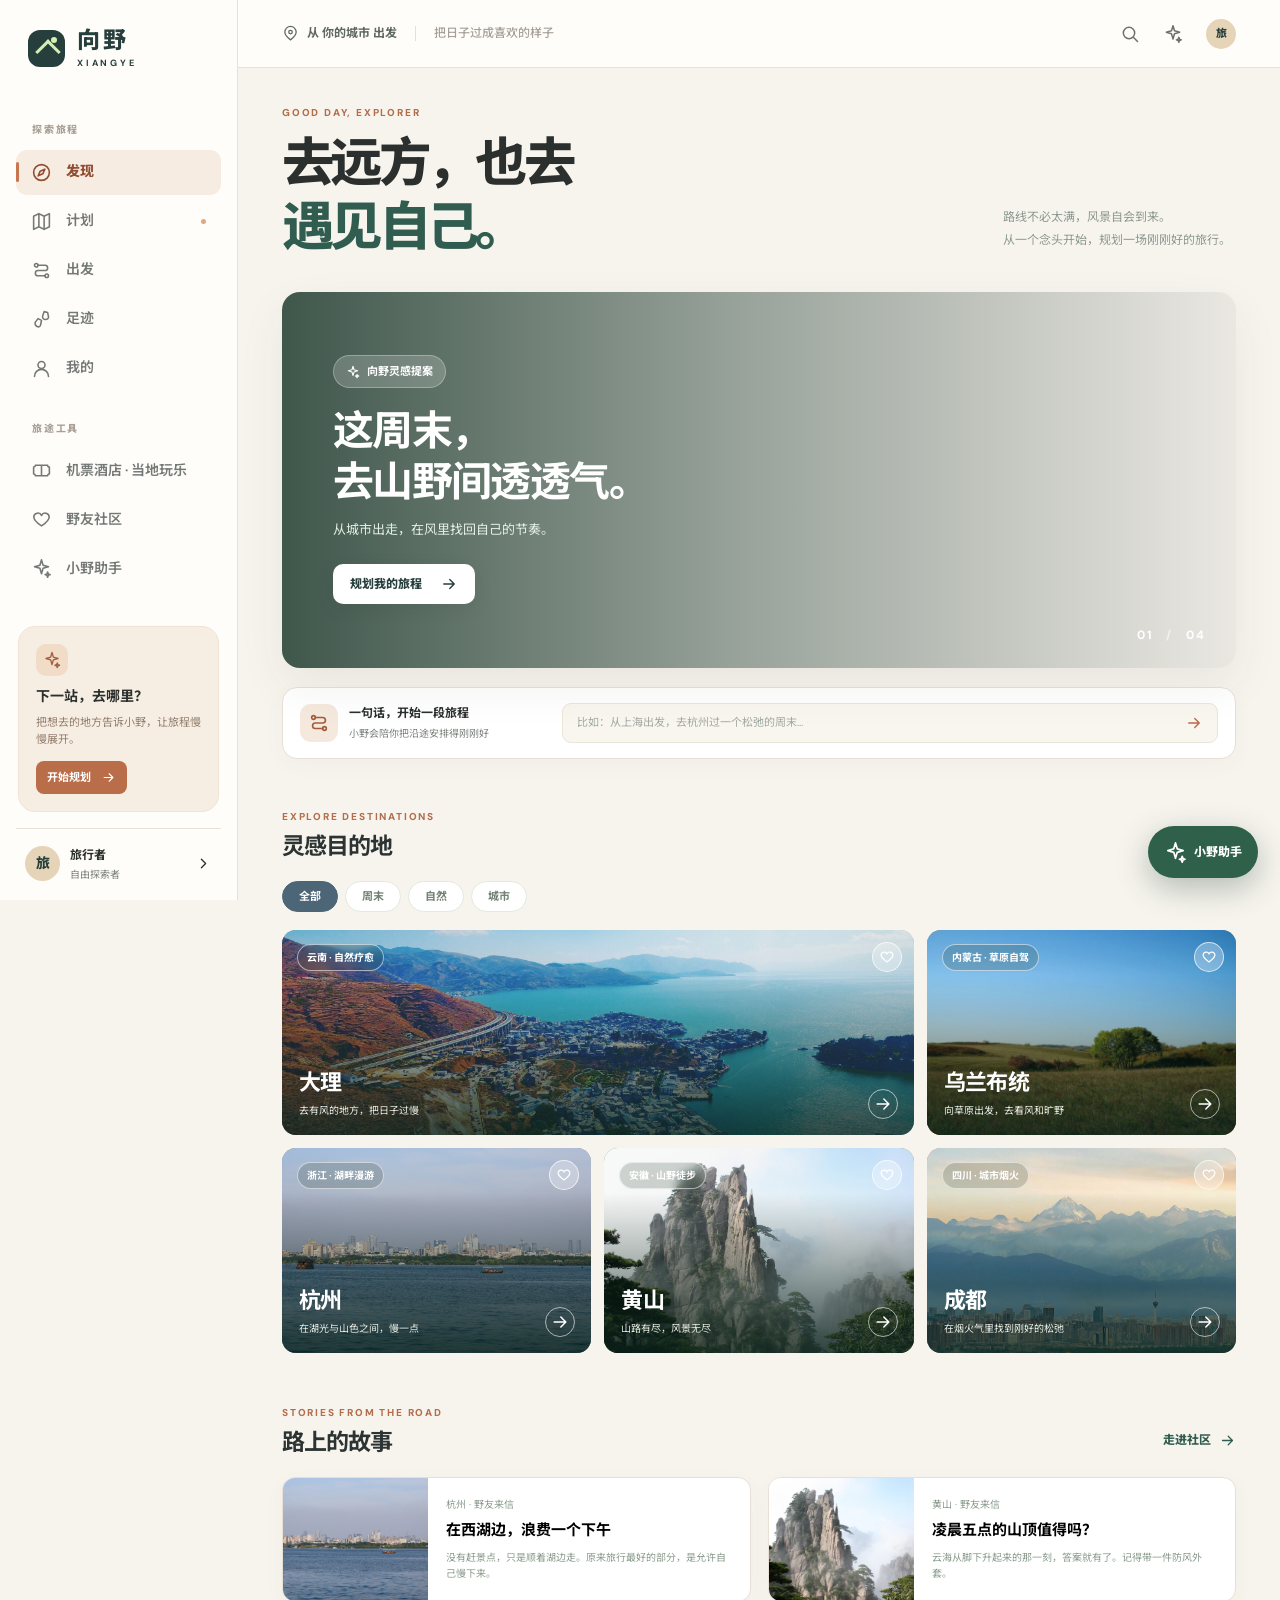
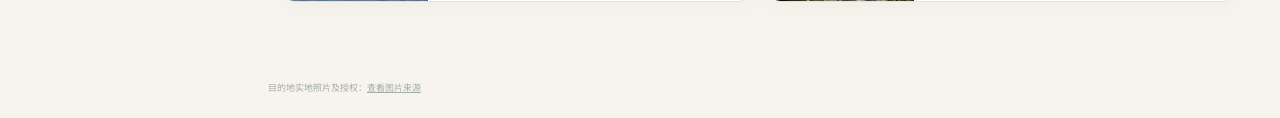
==== commit 9ca8bf23: "Improve trip planning layout and pre-trip checks" ====
--- a/index.html
+++ b/index.html
@@ -19,6 +19,7 @@
   <link rel="stylesheet" href="interaction.css" />
   <link rel="stylesheet" href="natural-plan.css" />
   <link rel="stylesheet" href="design-v3.css" />
+  <link rel="stylesheet" href="experience-v4.css" />
 </head>
 <body>
   <div id="app"></div>
--- a/experience-v4.css
+++ b/experience-v4.css
@@ -0,0 +1,42 @@
+/* Trip workspace: information first, map second on narrow screens. */
+.trip-review{display:grid;grid-template-columns:minmax(225px,.75fr) minmax(0,1.75fr);gap:16px 24px;align-items:center;margin:16px 0 8px;padding:17px 20px;border:1px solid #e8ded1;border-radius:16px;background:#fffdfa;box-shadow:0 7px 22px #493d2d0a}
+.trip-review-title>span{font-size:10px;font-weight:900;letter-spacing:.13em;color:#b3714e}
+.trip-review-title h2{margin:5px 0 3px;font-size:18px;letter-spacing:-.035em;color:#313c3b}
+.trip-review-title p{margin:0;color:#8d8980;font-size:11px;line-height:1.45}
+.trip-review-items{display:grid;grid-template-columns:repeat(3,minmax(0,1fr));gap:9px}
+.trip-review-items button{min-width:0;min-height:76px;text-align:left;padding:10px 13px;border:1px solid #eee5dc;border-radius:11px;background:#fbf8f3;color:#353e3c}
+.trip-review-items button:hover{background:#f6eee4;border-color:#e6d3c0;transform:translateY(-2px)}
+.trip-review-items button>span{display:block;font-size:10px;font-weight:800;color:#8d8176}
+.trip-review-items strong{display:block;margin-top:6px;white-space:nowrap;font-size:17px;letter-spacing:-.04em}
+.trip-review-items strong small{font-size:10px;letter-spacing:0;color:#9a9188;font-weight:600}
+.trip-review-items em{display:flex;align-items:center;gap:4px;margin-top:3px;color:#a46343;font-size:9px;font-style:normal;font-weight:800}
+.trip-review-meter{display:block;overflow:hidden;height:4px;margin-top:9px;border-radius:8px;background:#e8e0d5}
+.trip-review-meter b{display:block;height:100%;border-radius:8px;background:#bd7550}
+.trip-review-alert{grid-column:1/-1;display:flex;align-items:center;gap:7px;width:100%;padding:9px 12px;border:1px solid #efd2b8;border-radius:9px;background:#fff4e9;color:#91573b;text-align:left;font-size:11px;font-weight:700}
+.trip-review-alert:hover{background:#fde9d8}
+.journal-map-loading{position:absolute;z-index:499;inset:0;display:grid;place-items:center;background:#ece9e1;color:#6c756e;font-size:12px;font-weight:800;pointer-events:none;transition:opacity .3s}
+.journal-map-loading.is-hidden{opacity:0}
+.journal-hero-actions{flex-wrap:wrap;justify-content:flex-end}
+.journal-hero-actions button{min-width:max-content}
+.journal-toolbar{margin-top:23px}
+.journal-day{min-height:96px;height:auto}
+.journal-day strong{display:-webkit-box;-webkit-box-orient:vertical;-webkit-line-clamp:2;white-space:normal;line-height:1.35;min-height:19px}
+.discover-journey{position:relative;isolation:isolate;overflow:hidden;min-height:330px;margin:22px 0 20px;padding:36px 42px;border-radius:20px;background:#334b51;color:white;box-shadow:0 18px 40px #30424824}
+.discover-journey:before{content:"";position:absolute;z-index:-1;inset:0;background:linear-gradient(90deg,#263d47f2 0%,#344c52d6 40%,#314b5470 75%,#2e475759 100%),var(--journey-photo) center/cover;transform:scale(1.01)}
+.discover-journey:after{content:"";position:absolute;z-index:-1;width:440px;height:440px;right:-80px;top:-260px;border:1px solid #ffffff60;border-radius:50%;box-shadow:0 0 0 58px #ffffff0e,0 0 0 120px #ffffff0a}
+.discover-journey-copy{max-width:660px}
+.discover-journey-kicker{font-size:10px;letter-spacing:.17em;font-weight:900;color:#f2c8a7}
+.discover-journey h2{margin:15px 0 10px;font-size:43px;line-height:1.1;letter-spacing:-.06em}
+.discover-journey p{margin:0;font-size:13px;color:#e5e9e3}
+.discover-journey-meta{display:flex;flex-wrap:wrap;gap:8px;margin:20px 0 22px}
+.discover-journey-meta span{display:flex;align-items:center;gap:6px;padding:7px 10px;border:1px solid #ffffff52;border-radius:99px;background:#ffffff18;font-size:11px;color:#f6eee6}
+.discover-journey-actions{display:flex;gap:10px}
+.discover-journey-actions button{display:flex;align-items:center;justify-content:center;gap:8px;min-height:39px;padding:0 16px;border:1px solid #ffffffaf;border-radius:9px;background:#fff;color:#324b50;font-size:11px;font-weight:900}
+.discover-journey-actions button:last-child{background:#ffffff1d;color:#fff}
+.discover-journey-actions button:hover{transform:translateY(-2px)}
+.discover-journey-stamp{position:absolute;right:35px;bottom:29px;text-align:right;font-size:10px;line-height:1.7;letter-spacing:.18em;font-weight:900;color:#ffffffe0}
+.discover-page .dest-grid{grid-template-columns:repeat(3,minmax(0,1fr));gap:13px}
+.discover-page .destination-wrap:first-child{grid-column:span 2}
+@media(max-width:1100px){.trip-review{grid-template-columns:1fr}.trip-review-items button{min-height:68px}}
+@media(max-width:900px){.journal-itinerary{order:1;height:auto;max-height:none}.journal-map{order:2;height:360px}.journal-overview,.journal-stops{overflow:visible;flex:none}.journal-workspace{height:auto}.journal-map-caption{display:flex}.discover-page .dest-grid{grid-template-columns:repeat(2,minmax(0,1fr))}.discover-page .destination-wrap:first-child{grid-column:span 2}}
+@media(max-width:640px){.trip-review{margin:13px 0 12px;padding:15px 13px;gap:13px}.trip-review-title h2{font-size:17px}.trip-review-items{gap:6px}.trip-review-items button{min-height:75px;padding:9px 8px}.trip-review-items strong{font-size:14px}.trip-review-items strong small{display:block;margin-top:1px;font-size:9px}.trip-review-items button>span{font-size:9px}.trip-review-items em{font-size:8px}.trip-review-alert{font-size:10px;line-height:1.45}.journal-day{min-width:176px;height:98px}.journal-day strong{font-size:12px}.journal-itinerary{order:1;height:auto}.journal-map{order:2;height:310px}.journal-map-caption{display:none}.journal-hero-actions{justify-content:flex-start;gap:6px}.journal-hero-actions button{padding:0 9px;font-size:9px}.journal-hero-actions button svg{width:14px}.journal-toolbar{margin-top:22px}.discover-journey{min-height:0;padding:26px 22px 25px;margin-top:16px;border-radius:17px}.discover-journey:before{background:linear-gradient(90deg,#263d47ec,#344c52b8 65%,#314b5494),var(--journey-photo) center/cover}.discover-journey h2{font-size:32px;margin:12px 0}.discover-journey p{font-size:11px;line-height:1.5}.discover-journey-meta{margin:16px 0;gap:6px}.discover-journey-meta span{font-size:9px;padding:6px 8px}.discover-journey-actions button{min-height:36px;font-size:10px;padding:0 10px}.discover-journey-stamp{display:none}}
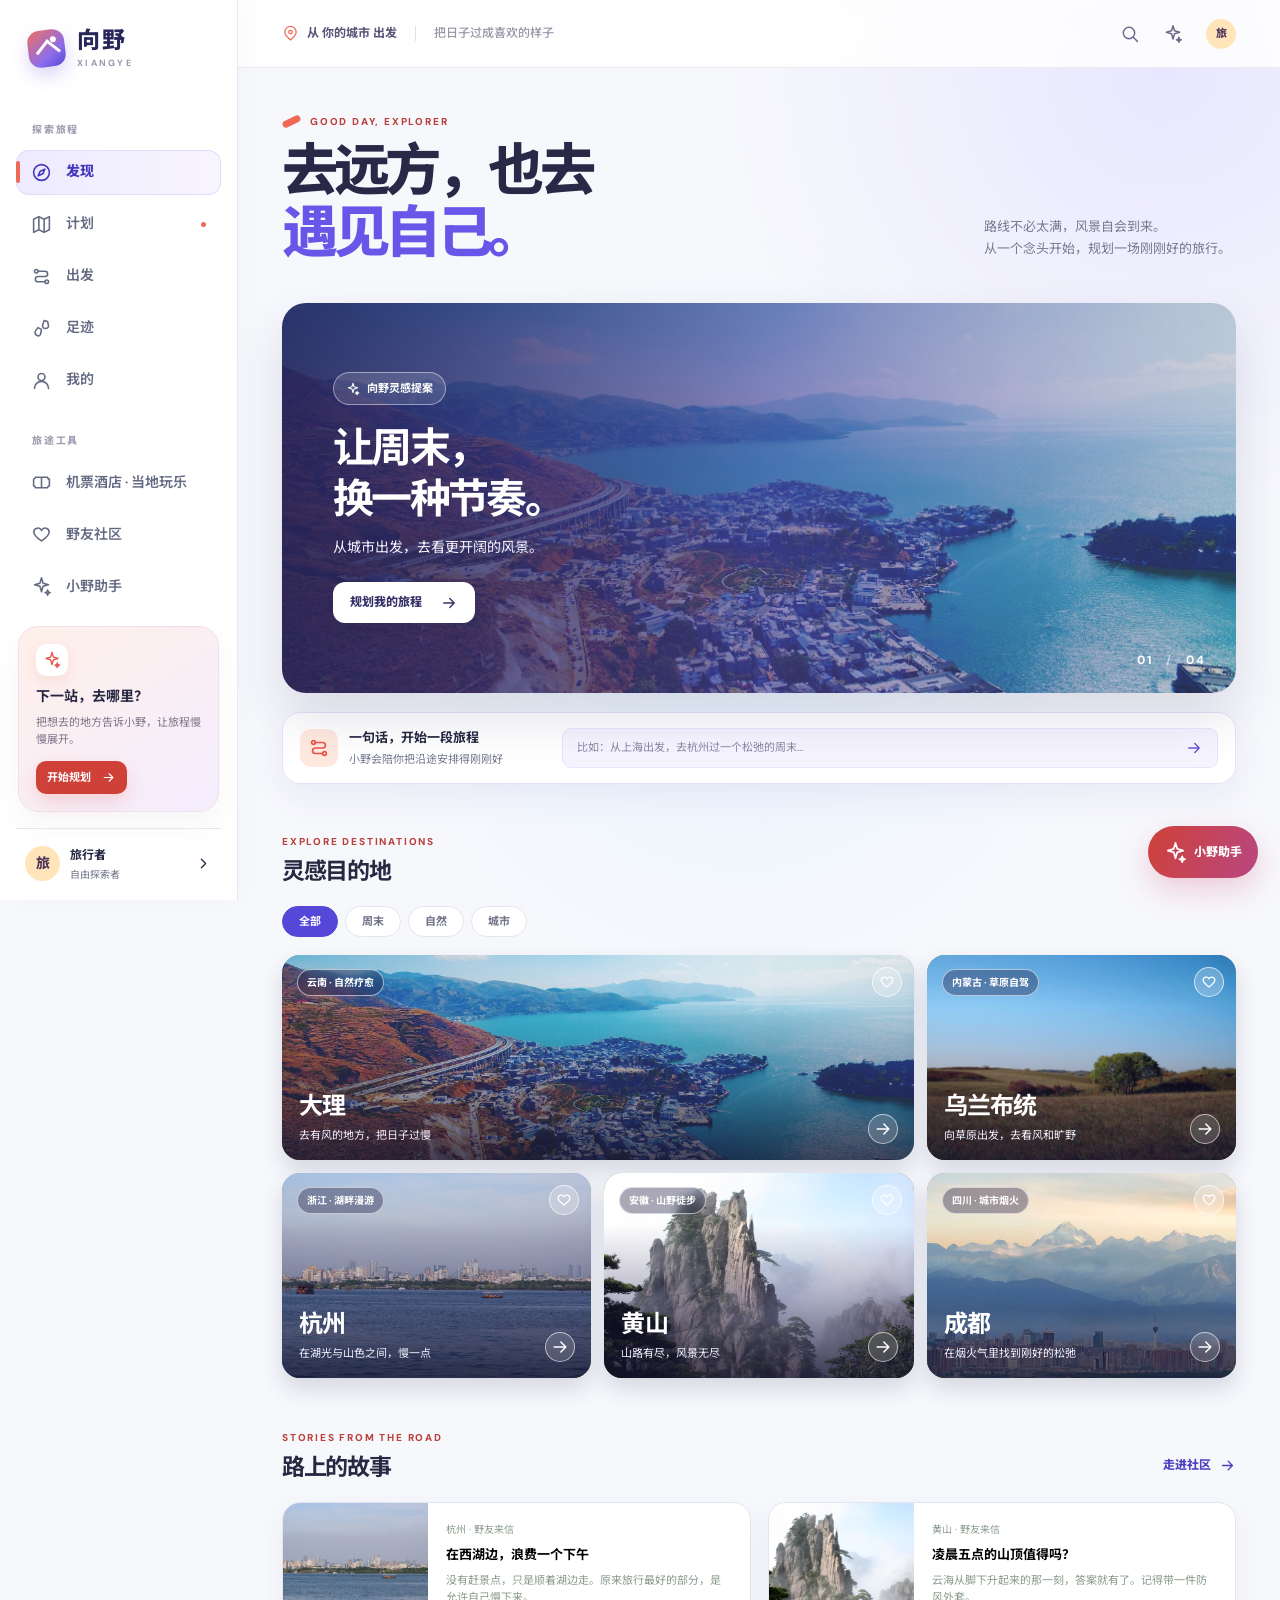
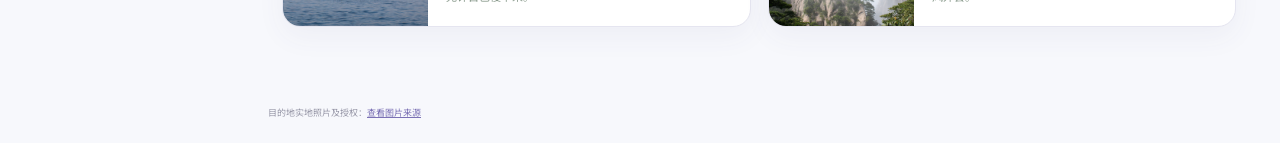
==== commit 9f6fb8c4: "Refresh Xiangye visual design with youthful palette" ====
--- a/index.html
+++ b/index.html
@@ -3,7 +3,7 @@
 <head>
   <meta charset="UTF-8" />
   <meta name="viewport" content="width=device-width, initial-scale=1.0" />
-  <meta name="theme-color" content="#f6f7f2" />
+  <meta name="theme-color" content="#f7f8fc" />
   <meta name="description" content="向野：把想去的地方，连成一段自在的旅程。" />
   <title>向野 · 让每一步都有风景</title>
   <link rel="icon" type="image/svg+xml" href="reference/向野_logo_A_山野方向.svg" />
@@ -20,6 +20,7 @@
   <link rel="stylesheet" href="natural-plan.css" />
   <link rel="stylesheet" href="design-v3.css" />
   <link rel="stylesheet" href="experience-v4.css" />
+  <link rel="stylesheet" href="experience-v5.css" />
 </head>
 <body>
   <div id="app"></div>
--- a/experience-v5.css
+++ b/experience-v5.css
@@ -0,0 +1,57 @@
+/* Xiangye visual refresh: bright travel colors, calm surfaces, clear actions. */
+:root{--green:#5548d9;--deep:#28275b;--ink:#262842;--muted:#72778e;--pale:#f7f7ff;--paper:#fff;--line:#e6e5f1;--mint:#e8e2ff;--orange:#ef6957;--blue:#5479d9;--shadow:0 20px 54px #39376c12;--violet:#5548d9;--coral:#e95448;--sky:#e9f5ff;--lilac:#f0edff;--peach:#fff0e9}
+html{background:#f7f8fc}body{background:radial-gradient(circle at 91% 4%,#e9e7ff 0,transparent 22%),radial-gradient(circle at 58% 36%,#eaf5ff 0,transparent 30%),#f7f8fc;color:var(--ink)}
+button,input,select,textarea{accent-color:var(--violet)}button:focus-visible,input:focus-visible,select:focus-visible,textarea:focus-visible{outline:3px solid #877cf4;outline-offset:2px}
+::selection{background:#dbd5ff;color:#28275b}
+.sidebar{background:#fffffff2;border-right:1px solid #e8e7f3;box-shadow:6px 0 24px #39376c05}
+.brand{color:var(--deep)}.brand-mark{background:linear-gradient(145deg,#ef6e60,#8d6eea 64%,#5548d9);box-shadow:0 8px 18px #7666dd45;transform:rotate(-7deg)}.brand-mark:before,.brand-mark:after{border-color:#fff;background:#fff}.brand-mark:before{background:transparent}
+.brand-type{letter-spacing:.07em}.brand-type small{color:#9996ad;letter-spacing:.25em}
+.side-section-label{color:#a29fb5}.side-nav{gap:7px}.side-nav-item{color:#656a83;border-radius:13px}.side-nav-item:hover{background:#f1efff;color:#5548d9}.side-nav-item.active{background:linear-gradient(90deg,#eeeaff,#f8f5ff);color:#4538bb;font-weight:800;box-shadow:inset 0 0 0 1px #e2ddfb}.side-nav-item.active:before{width:4px;height:22px;background:#ef6957;left:0}.nav-dot{background:#ef6957}
+.side-tip{background:linear-gradient(145deg,#fff0e9,#f4edff);border:1px solid #f2dfeb;border-radius:20px;box-shadow:0 12px 24px #6747640d}.tip-icon{background:#fff;color:#e95448;box-shadow:0 5px 13px #ed9b8e38}.side-tip p{color:#7d7487}.side-tip-btn{background:#e95448;border-radius:10px;box-shadow:0 8px 18px #e9544830}.side-tip-btn:hover{background:#d74339}.side-profile{color:var(--ink)}.avatar,.top-avatar{background:#ffe5b9;color:#51375a}
+.topbar{background:#ffffffd9;border-bottom:1px solid #e9e8f3;backdrop-filter:blur(18px)}.topbar-location{color:#575578}.topbar-location svg{color:#ee6b59}.topbar-greeting{color:#9697a8}.top-icon{color:#6b6989}.top-icon:hover{background:#f0edff;color:#5141cb}
+.main-content,.journal-page,.market-page{position:relative}.intro-line{padding:9px 0 29px}.intro-line .eyebrow{display:inline-flex;align-items:center;gap:9px}.intro-line .eyebrow:before{content:'';width:19px;height:7px;background:#ef6957;border-radius:99px;transform:rotate(-26deg)}.intro-line h1{font-size:clamp(43px,4.4vw,66px);line-height:1.1;letter-spacing:-.078em;color:#282847}.intro-line h1 em{color:#6756e7}.intro-line p{color:#777b91}
+.eyebrow,.journal-section-index{color:#d9504c}.section-heading h2,.page-title-row h1,.journal-toolbar h2,.journal-ideas h2,.market-section-title h2{color:#272842;letter-spacing:-.055em}.text-link,.link-button{color:#4b40bf}.text-link:hover,.link-button:hover{color:#e95448}
+.hero,.discover-journey,.journal-hero,.market-hero,.footprint-hero{border-radius:24px;box-shadow:0 25px 50px #34315e24}
+.hero{height:390px}.hero-content{position:relative;z-index:1}.hero-pill{background:#fff2;border:1px solid #ffffff75;color:#fff}.hero h2{letter-spacing:-.065em}.hero p{color:#fff4}.light-btn,.white-btn{color:#363166;border-radius:12px}.light-btn:hover,.white-btn:hover{background:#f1ecff}
+.discover-page .hero{background-blend-mode:normal}.discover-journey{background:#5145a9}.discover-journey:before{background:linear-gradient(90deg,#292958ed 0%,#4a3f9ac7 43%,#5e50a65c 80%),var(--journey-photo) center/cover}.discover-journey:after{border-color:#fff9;box-shadow:0 0 0 58px #ffffff14,0 0 0 120px #ffffff0d}.discover-journey-kicker{color:#ffd7aa}.discover-journey h2{font-size:clamp(36px,4vw,50px)}.discover-journey-meta span{background:#ffffff20;border-color:#ffffff80}.discover-journey-actions button{color:#443a91;border-radius:11px}.discover-journey-actions button:last-child{color:#fff}
+.quick-plan{border:1px solid #e5e1fb;background:#fff;box-shadow:0 12px 34px #524ab015;border-radius:18px}.quick-icon{background:#ffe9df;color:#e95448}.quick-input{background:#f6f4ff;border-color:#e9e5ff;color:#8a86a1}.quick-input:hover{background:#f0edff}.quick-input svg{color:#6555d9}
+.filter-chip{border-color:#e5e5f1;color:#717389}.filter-chip:hover{background:#f4f1ff;color:#5548d9}.filter-chip.active{background:#5548d9;border-color:#5548d9;color:#fff}.destination-wrap,.destination-card{border-radius:18px}.destination-wrap .destination-card{border-radius:18px}.destination-card{box-shadow:0 11px 22px #2d345529}.destination-card:focus-visible{outline-offset:4px}.image-shade{background:linear-gradient(0deg,#171633bf,#211e5554 39%,#211e5500 75%)}.card-topline{background:#17173e5e;border-color:#ffffff93}.card-content strong{font-size:24px}.card-arrow{background:#ffffff25;backdrop-filter:blur(6px)}.save-destination{background:#ffffff3b}
+.story-card,.panel,.post-card,.market-card,.journal-map,.journal-itinerary,.calendar-card{border-color:#e5e5f0;box-shadow:0 10px 28px #4a457d0e;border-radius:18px}.story-card:hover,.post-card:hover,.market-card:hover{transform:translateY(-3px);box-shadow:0 19px 34px #4a457d1b}.story-card,.post-card,.market-card{transition:transform .22s,box-shadow .22s}
+.primary-btn,.search-box button,.chat-input button,.assistant-pop form button{background:#5548d9;border-color:#5548d9;color:#fff;box-shadow:0 8px 19px #5548d929}.primary-btn:hover,.search-box button:hover{background:#4436ba}.outline-btn,.small-outline{color:#4c49a8;border-color:#d9d5f2}.outline-btn:hover,.small-outline:hover{background:#f4f1ff}.segmented{background:#f0edff}.segmented button.active{color:#5548d9}
+.planner-compact{background:linear-gradient(110deg,#fff8f3,#f2eeff);border-color:#ece3f0;border-radius:20px;box-shadow:0 13px 34px #51488c14}.planner-compact-icon{background:#ffe4d8;color:#e95448}.planner-compact>div:nth-child(2)>span{color:#dc6155}.planner-compact strong{color:#292a49}.planner-compact p{color:#7f7d92}.planner-compact-actions button{border-color:#ddd9ed;color:#504f76;border-radius:11px}.planner-compact-actions button:first-child{background:#e95448;border-color:#e95448}.planner-compact-actions button:first-child:hover{background:#d7453e}.planner-collapse{color:#5548d9}
+.plan-empty{background:radial-gradient(circle at 93% 5%,#e7e0ff 0,transparent 34%),radial-gradient(circle at 3% 88%,#ffe6dd 0,transparent 30%),#f7f8fc}.natural-planner,.plan-empty .natural-planner{background:#fff;border-color:#e6e3f1;border-radius:25px;box-shadow:0 20px 55px #49416c16}.natural-planner-intro h1{color:#292a49}.natural-planner-intro .eyebrow{color:#dc6155}.natural-planner-intro p{color:#787b8f}.natural-planner form>label{color:#484664}.natural-planner textarea,.plan-place-picker form input,.plan-draft-fields input,.plan-draft-fields select{background:#fcfbff;border-color:#ddd9ef;color:#292a49}.natural-planner textarea:focus,.plan-draft-fields input:focus,.plan-draft-fields select:focus{border-color:#6a5be5;box-shadow:0 0 0 4px #eeeaff}.natural-planner-controls>span{color:#87839a}.natural-planner-controls .primary-btn,.plan-draft-actions .primary-btn{background:#e95448;border-color:#e95448;box-shadow:0 9px 20px #e9544830}.natural-planner-controls .primary-btn:hover,.plan-draft-actions .primary-btn:hover{background:#d7443b}.plan-mode-actions{background:#f3efff;border-color:#e7e1fc}.plan-mode-actions button.active{color:#5548d9}.plan-place-heading strong{color:#3e3d66}.plan-place-heading>span,.plan-place-selected>div{background:#f1edff;border-color:#ded7fb;color:#5446c5}.plan-place-results button{background:#eae5ff;color:#5548d9}.plan-draft{border-color:#e3dff0;background:#fff;border-radius:20px}.plan-draft-head h2,.plan-draft-days strong{color:#2a2c4c}.draft-status{background:#eee9ff;color:#5446c5}.plan-draft-days article{background:#f6f3ff;border-color:#e8e2fb}.plan-draft-days article:nth-child(even){background:#fff3ed;border-color:#f9e6da}.plan-draft-days article>span{color:#6658c4}.plan-draft-diff .added{background:#eeeaff;color:#5548d9}.plan-empty-after{color:#787493}
+.journal-page{color:#2d2d49}.journal-hero{background:#403582}.journal-hero:before{background:linear-gradient(90deg,#292959f2 0%,#3f3588d9 46%,#5546aa65 100%),var(--journal-photo) center/cover}.journal-hero.no-photo{background:#5346ad}.journal-hero.no-photo:before{background:radial-gradient(circle at 83% 27%,#ffad86aa 0,transparent 22%),radial-gradient(circle at 89% 84%,#8abaf088 0,transparent 28%),linear-gradient(115deg,#2e2c76 5%,#6d59cf 60%,#e7888c 100%)}.journal-overline,.journal-hero h1 em{color:#ffd4b2}.journal-hero-select select,.journal-hero-select option{background:#413779}.journal-hero-actions button{border-radius:10px}.journal-hero-actions button:hover{background:#ffffff36}
+.trip-review{border-color:#e6e3f2;background:#fff;box-shadow:0 13px 32px #49416c13;border-radius:20px}.trip-review-title>span{color:#dc6155}.trip-review-title h2{color:#2c2c4a}.trip-review-title p{color:#85849b}.trip-review-items button{border-color:#e9e6f5;border-radius:14px;background:#f8f6ff;color:#363457}.trip-review-items button:nth-child(2){background:#fff5ef;border-color:#f4e8df}.trip-review-items button:nth-child(3){background:#edf6ff;border-color:#dfecf8}.trip-review-items button:hover{transform:translateY(-3px);box-shadow:0 8px 20px #4b3ca914}.trip-review-items button>span{color:#77728e}.trip-review-items strong small{color:#9b98ac}.trip-review-items em{color:#e95448}.trip-review-meter{background:#e8e2f4}.trip-review-meter b{background:#6655e0}.trip-review-alert{background:#fff1e7;border-color:#f6d5c6;color:#a6463c}.trip-review-alert:hover{background:#ffe6d8}
+.journal-toolbar h2,.journal-ideas h2{color:#292a49}.journal-toolbar p,.journal-ideas-head p{color:#85889b}.journal-toolbar-actions button{background:#fff;border-color:#e3e1f0;color:#514d8f;border-radius:11px}.journal-toolbar-actions button:hover{background:#f4f1ff}.journal-toolbar-actions button span{background:#f8e7df;color:#df6051}.journal-day{background:#fff;border-color:#e5e3f0;color:#333451;border-radius:15px}.journal-day>span{color:#d75e55}.journal-day small{color:#8789a0}.journal-day.active{background:linear-gradient(140deg,#5949dc,#7668e7);border-color:#5949dc;color:#fff;box-shadow:0 13px 24px #5548d938}.journal-day.active>span,.journal-day.active small{color:#f2efff}
+.journal-map,.journal-itinerary{border-color:#e3e2ee}.journal-map-top,.journal-itinerary-top,.journal-map-caption,.journal-itinerary-bottom{background:#fff}.journal-map-top span,.journal-itinerary-top span{color:#d75e55}.journal-map-top button{background:#f6f4ff;border-color:#e6e2f6;color:#5b52a7}.journal-map-canvas{background:#eeeef7}.journal-map-loading{background:#eeedf7;color:#6b6688}.journal-map-route,.journal-map-scale{background:#fff;border-color:#e7e3f2;color:#514b84}.journal-map-scale i{background:#6759df}.journal-map-caption button{color:#5548d9}.journal-itinerary-top>button{background:#e95448;box-shadow:0 7px 16px #e9544833}.journal-itinerary-top>button:hover{background:#d44339}.journal-route-summary{background:#f4f1ff;border-color:#e8e2fc;color:#5b4db3}.journal-route-summary small{color:#8980ad}.journal-stop-order b,.journal-stop-open>span{color:#db665b}.journal-stop-order i{border-left-color:#e2d9fb}.journal-stop-content{border-bottom-color:#efedf5}.journal-stop-open{color:#2d2e4a}.journal-stop.selected .journal-stop-open strong{color:#5548d9}.journal-stop-move button{border-color:#e4e1f1;color:#6557bc}.journal-overview button{border-bottom-color:#edeaf4;color:#343455;background:#fff}.journal-overview button:hover{background:#f9f7ff}.journal-overview button>b{color:#c9c0f0}.journal-itinerary-bottom button{background:#f3efff;border-color:#e5ddfb;color:#5548d9}.journal-itinerary-bottom button:last-child{background:#fff4ed;color:#cf5c4e}.journal-idea{border-color:#e7e4f1;background:#fff;border-radius:16px}.journal-idea:nth-child(3n+2){background:#fff9f4}.journal-idea:nth-child(3n+3){background:#f5f3ff}.journal-idea:before{background:#f0eaff}.journal-idea-no{color:#ded8fa}.journal-idea-category{color:#d45f56}.journal-idea p{color:#696388}.journal-idea button{background:#eeeaff;color:#5548d9}.journal-idea button:hover{background:#dfd9ff}.journal-idea-empty{background:#fff;color:#87849b;border-color:#dad5ef}.journal-disclosure{color:#888da0}.map-stop-name{color:#323452;border-color:#e6e3f0;background:#fffffff5}.xy-pin .map-marker{box-shadow:0 4px 13px #3c327966}
+.market-page{color:#2c2e4c}.market-hero{background:#5246a1}.market-hero-copy{background:radial-gradient(circle at 94% 4%,#9282e8,#5e50b5 46%,#302e70 100%)}.market-hero-image:after{background:linear-gradient(90deg,#5546a8 0%,transparent 30%),linear-gradient(0deg,#34307ea3,transparent 45%)}.market-kicker,.market-hero h1 span{color:#ffd1af}.market-notice{background:#fff6ee;border-color:#f4e4d4;color:#846947}.market-section-title>div>span{color:#d75e55}.market-section-title p,.market-count{color:#86879a}.market-categories button{border-radius:12px;border-color:#e3e1f1;color:#64618f}.market-categories button.active{background:#5548d9;border-color:#5548d9;color:#fff}.market-categories b{background:#eeeaff;color:#584bc3}.market-filter form,.market-filter select{border-color:#e3e1f1}.market-filter form button{background:#eeeaff;color:#5548d9}.market-card-kind{color:#5145ac}.market-card-image button{color:#625ca3}.market-card-image button.saved{background:#eeeaff;color:#5548d9}.market-card-tags span,.market-modal-tags span{background:#f0edff;color:#6d60b8}.market-card-footer strong{color:#e95448}.market-card-footer button,.market-orders-empty button,.market-places form button{background:#5548d9}.market-card-footer button:hover{background:#4438bb}.market-guide>div{background:#fff;border-color:#e5e3f0;border-radius:15px}.market-guide>div:nth-child(2){background:#fff6ee}.market-guide>div:nth-child(3){background:#f0f4ff}.market-guide span{color:#9589e9}.market-places{border-color:#e5e3f0;border-radius:18px}.market-place-results article{border-color:#e7e5f0}.market-place-results article>span,.market-real-link{color:#5548d9}.market-place-results article>button{background:#eeeaff;color:#5548d9}.market-checkout-product{background:#f6f2ff}.market-checkout-total{background:#fff4ec}.market-checkout-total strong,.market-order>div:nth-child(2) strong{color:#e95448}
+.footprint-hero{background:linear-gradient(120deg,#5549bb,#855fdb 55%,#ef8b91);position:relative}.footprint-hero:before{content:'';position:absolute;width:300px;height:300px;right:-90px;top:-170px;border:1px solid #ffffff77;border-radius:50%;box-shadow:0 0 0 45px #ffffff10,0 0 0 90px #ffffff0b}.footprint-hero>*{position:relative}.footprint-hero .eyebrow{color:#ffd4b3}.footprint-hero p{color:#f5efff}.footprint-art{color:#e4d9ff70}.footprint-item{border-color:#e6e4f0;border-radius:13px}.footprint-item-icon{background:#f0edff;color:#5548d9}.footprint-item>svg{color:#6558cc}
+.post-card:nth-child(2n){background:#fff}.post-city{color:#db6158}.post-like{color:#8987a3}.community-tabs button.active,.booking-tabs button.active{color:#5548d9;border-bottom-color:#5548d9}.profile-avatar{background:linear-gradient(145deg,#ffe4ce,#eee7ff);color:#5b49af}.profile-stat small{color:#6554d9}.interest-grid button.active{background:#eeeaff;border-color:#d8cff9;color:#5143bf}.profile-row,.setting-row>div{color:#5e54bd}.assistant-avatar,.mini-avatar{background:#eeeaff;color:#5548d9}.assistant-aside{background:#f0edff}.assist-trip-card b{color:#5548d9}.assistant-disclaimer{color:#5548d9}.assistant-disclaimer p{color:#777494}.chat-messages{background:#faf9ff}.chat-message.user .bubble{background:#5548d9;border-color:#5548d9}.chat-chips button{border-color:#ddd7fa;color:#5548d9}.chat-action{background:#eeeaff;color:#5548d9}.online-dot{background:#e95448}
+.assistant-fab{background:linear-gradient(115deg,#e95448,#d65c89);box-shadow:0 12px 30px #d65b7c48}.assistant-pop{border-color:#e4e0f4;box-shadow:0 22px 60px #27245b33}.assistant-pop-head{background:#f1edff;color:#5548d9}.assistant-pop-head small{color:#817aaa}.assistant-pop-messages .bot{background:#f4f1ff;color:#4e4984}.assistant-pop-messages .user{background:#5548d9}.assistant-pop-full{color:#5548d9}.toast-inner{background:#2d2b64}.modal-backdrop{background:#191832b8}.modal{border-radius:20px}.modal-close{background:#f1efff;color:#5f5789}.replacement-option{color:#5548d9}.replacement-option:hover{border-color:#c5baf4;background:#f8f6ff}.replacement-icon,.diff-card,.notice{background:#f3efff}.notice{color:#726ca0}
+.mobile-nav{background:#fffffff7;border-top:1px solid #e9e5f1;box-shadow:0 -12px 30px #45417c0b;backdrop-filter:blur(16px)}.mobile-nav button{color:#9291aa}.mobile-nav button.active{color:#5548d9}.mobile-nav button.active svg{filter:drop-shadow(0 2px 3px #5548d935)}
+.asset-credit{color:#9999a9}.asset-credit a{color:#7b71b5}
+@media(max-width:900px){.mobile-nav button{min-width:0;flex:1}}
+@media(max-width:640px){body{background:#f8f8fd}.intro-line{padding:2px 0 18px}.intro-line h1{font-size:44px}.hero,.discover-journey,.journal-hero,.market-hero,.footprint-hero{border-radius:20px}.hero{height:352px}.discover-journey:before{background:linear-gradient(90deg,#30295de8,#493e8fb0 64%,#5b4aaa85),var(--journey-photo) center/cover}.discover-journey h2{font-size:34px}.quick-plan{border-radius:17px}.destination-wrap,.destination-wrap .destination-card{border-radius:16px}.journal-hero{padding:17px 18px 0}.journal-hero:before{background:linear-gradient(90deg,#292959ef,#453995c7 58%,#5a4cab80),var(--journal-photo) center/cover}.journal-hero h1{font-size:30px}.journal-day{border-radius:13px}.journal-itinerary,.journal-map{border-radius:17px}.market-hero-copy{background:linear-gradient(135deg,#5143a9,#8270d8)}.market-hero-image:after{background:linear-gradient(0deg,#45378990,transparent 58%)}.assistant-fab{box-shadow:0 8px 20px #d65b7c55}}
+@media(prefers-reduced-motion:reduce){*,*:before,*:after{scroll-behavior:auto!important;transition-duration:.01ms!important;animation-duration:.01ms!important}}
+/* Readable secondary text and image copy. */
+.hero p{color:#f7f3ff;font-size:14px;text-shadow:0 1px 9px #2420444d}.hero-index{color:#fff}
+.intro-line p,.section-heading p,.page-title-row p{font-size:13px;line-height:1.7}
+.quick-heading strong{font-size:13px}.quick-heading small,.quick-input{font-size:11px}
+.card-content small{font-size:11px;color:#f2f0ff}.story-card strong{font-size:13px}.story-card small{font-size:11px;line-height:1.55}
+.journal-hero-sub{color:#f5f1ff}.journal-toolbar p,.journal-ideas-head p{font-size:12px}
+.journal-overview strong{font-size:14px}.journal-overview small{font-size:11px;color:#777b91}.journal-map-caption span,.journal-disclosure{font-size:10px;line-height:1.6}
+.trip-review-title p{font-size:11px;line-height:1.5}.trip-review-items button>span{font-size:11px}.trip-review-items em{font-size:10px}
+.market-hero-copy>p{color:#f4efff;font-size:13px}.market-section-title p{font-size:12px}.market-card h3{color:#2b2c4a}.market-card-body>p{color:#74788c;font-size:11px;line-height:1.55}.market-card-tags span,.market-modal-tags span{font-size:10px}.market-card-footer small{color:#83879a}
+.post-body p,.profile-card p,.assistant-disclaimer p{font-size:11px;line-height:1.65}
+@media(max-width:640px){.hero p{font-size:12px}.intro-line p{font-size:11px}.journal-hero-sub{font-size:11px}.trip-review-items button>span{font-size:9px}.market-hero-copy>p{font-size:11px}}
+/* Small labels and filled actions keep strong contrast on light surfaces. */
+.eyebrow,.journal-section-index,.intro-line .eyebrow,.trip-review-title>span,.market-section-title>div>span{color:#b9403c}
+.side-tip-btn,.planner-compact-actions button:first-child,.natural-planner-controls .primary-btn,.plan-draft-actions .primary-btn,.journal-itinerary-top>button{background:#cf4138;border-color:#cf4138}
+.side-tip-btn:hover,.planner-compact-actions button:first-child:hover,.natural-planner-controls .primary-btn:hover,.plan-draft-actions .primary-btn:hover,.journal-itinerary-top>button:hover{background:#b93630;border-color:#b93630}
+.assistant-fab{background:linear-gradient(115deg,#cf4138,#b84781)}
+.trip-review-items em,.journal-itinerary-bottom button:last-child{color:#a93b34}
+/* Personalization and detail views follow the same palette. */
+.preference-panel>p,.profile-personalized>p,.booking-service-hero p,.booking-checklist p{color:#777b91}
+.interest-grid button{border-color:#e3e1f0;color:#66648d}.interest-grid button:hover{background:#f7f4ff;color:#5548d9}.interest-grid button.active{background:#eeeaff;border-color:#d8cff9;color:#5143bf}
+.preferences-form label,.booking-find-form label{color:#5e5b83}.preferences-form input:not([type=checkbox]),.preferences-form select,.booking-find-form input{border-color:#e1dfef;color:#2b2c4a;background:#fff}.preference-privacy,.booking-truth{color:#898aa0}
+.booking-links a{background:#eeeaff;color:#5548d9}.booking-checklist>div,.booking-checklist>div svg,.booking-result-grid a,.booking-result-grid button{color:#5548d9}.booking-result-grid p{color:#7c7e91}.story-modal-text{color:#55586f}
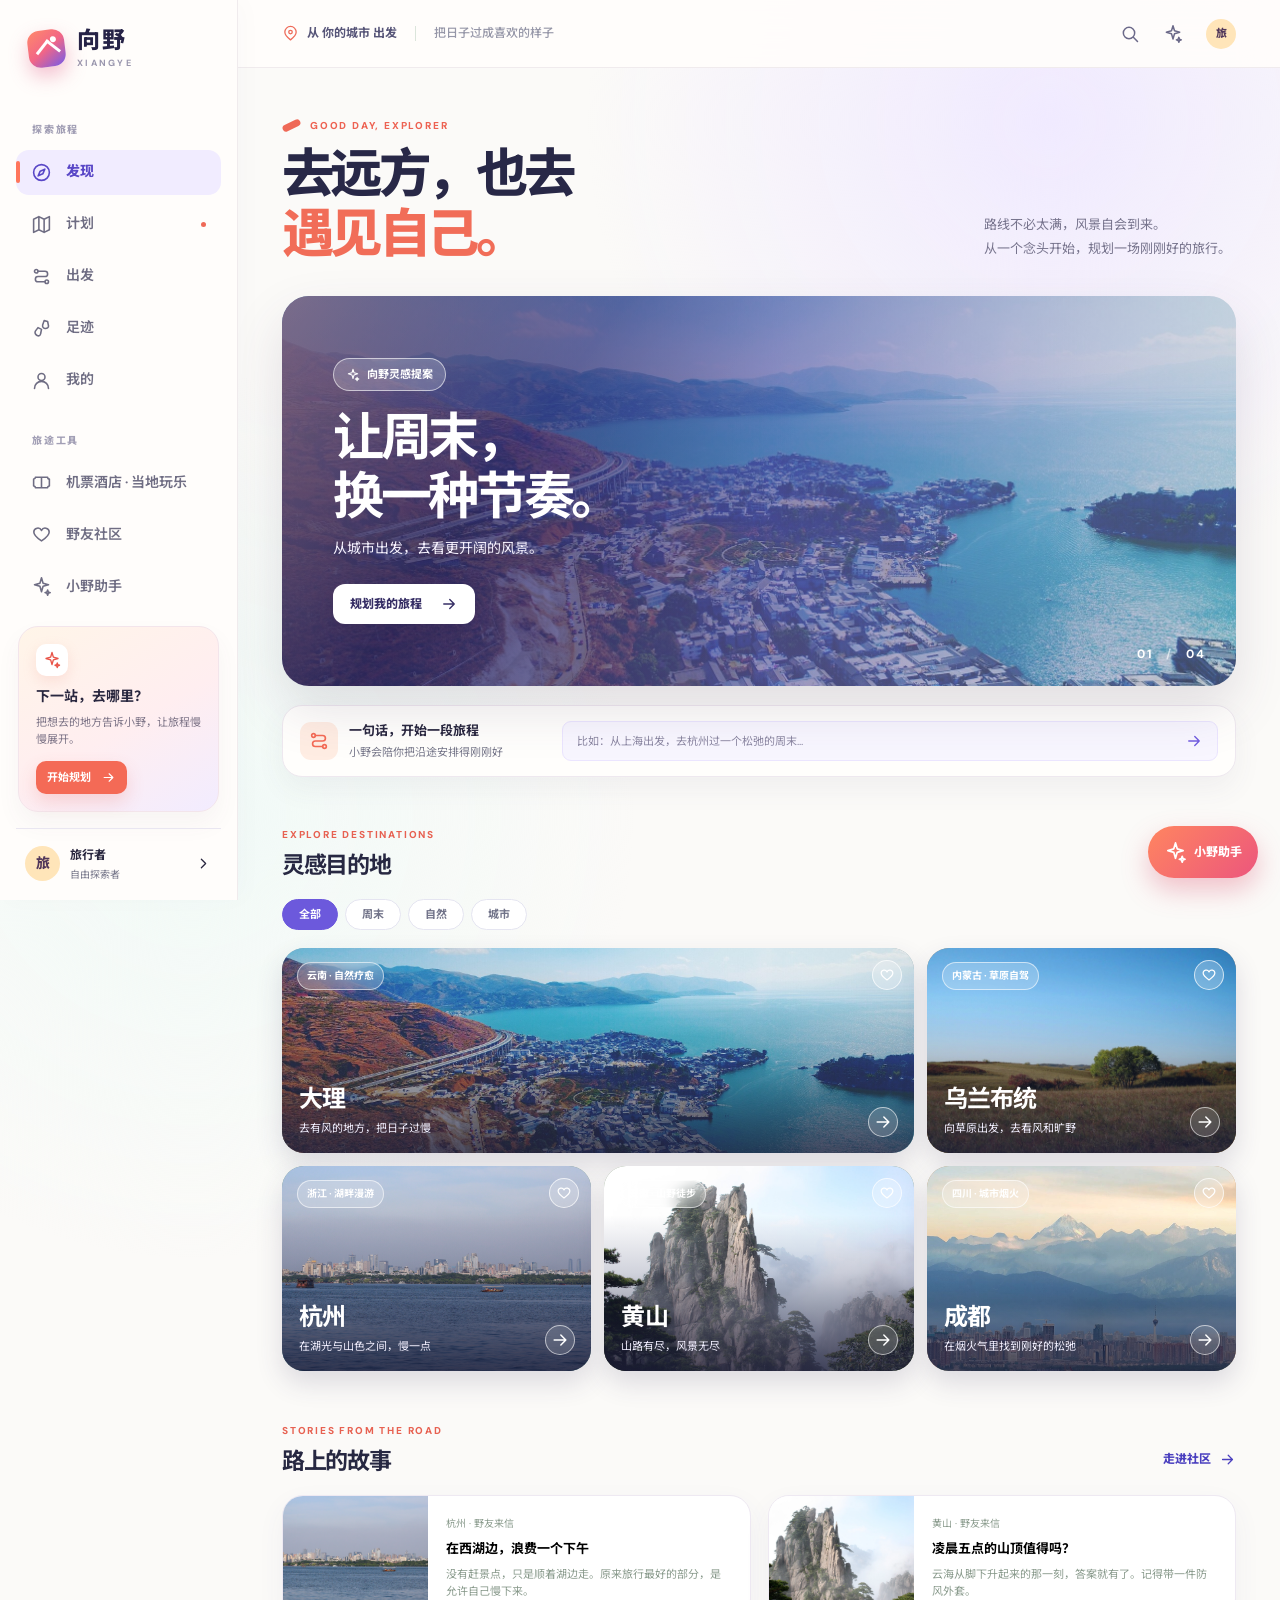
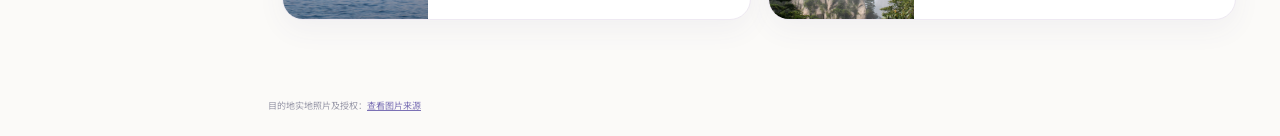
==== commit 222788a5: "Refresh travel UI and daylight route map" ====
--- a/index.html
+++ b/index.html
@@ -21,6 +21,8 @@
   <link rel="stylesheet" href="design-v3.css" />
   <link rel="stylesheet" href="experience-v4.css" />
   <link rel="stylesheet" href="experience-v5.css" />
+  <link rel="stylesheet" href="experience-v6.css" />
+  <link rel="stylesheet" href="experience-v7.css" />
 </head>
 <body>
   <div id="app"></div>
--- a/experience-v6.css
+++ b/experience-v6.css
@@ -0,0 +1,15 @@
+/* A shared travel journal for the road, past trips, and saved ideas. */
+.journey-studio,.footprints-studio{max-width:1510px}.journey-heading{margin:6px 0 24px}.journey-heading h1{font-size:clamp(30px,3.4vw,44px);letter-spacing:-.065em;margin:9px 0 7px;color:#292a49}.journey-heading p{margin:0;color:#777c94;font-size:13px;line-height:1.7}
+.journey-feature,.footprint-feature{position:relative;isolation:isolate;overflow:hidden;border-radius:25px;min-height:316px;color:#fff;box-shadow:0 24px 47px #34315e23}.journey-feature:before,.footprint-feature:before{content:'';position:absolute;z-index:-2;inset:0;background:linear-gradient(90deg,#27245af2 0%,#48409dd2 48%,#574cb36e 100%),var(--journey-cover) center/cover}.journey-feature:after,.footprint-feature:after{content:'';position:absolute;z-index:-1;width:420px;height:420px;right:-98px;top:-290px;border:1px solid #ffffff8a;border-radius:50%;box-shadow:0 0 0 52px #ffffff12,0 0 0 116px #ffffff0d}
+.journey-feature{display:flex;align-items:center;justify-content:space-between;gap:28px;padding:35px 48px}.journey-feature-copy{max-width:720px}.journey-phase{display:inline-flex;align-items:center;gap:7px;border-radius:99px;padding:7px 11px;background:#fff2;border:1px solid #ffffff70;color:#ffe2c8;font-size:11px;font-weight:800}.journey-feature h2{font-size:clamp(32px,3.7vw,50px);line-height:1.15;letter-spacing:-.065em;margin:20px 0 8px}.journey-feature h2 em{font-style:normal;color:#ffd3b3}.journey-feature-copy>p{font-size:13px;color:#f5f2ff;margin:0 0 7px}.journey-feature-copy>small{font-size:11px;color:#e3ddf5}.journey-feature-actions{display:flex;gap:9px;margin-top:25px;flex-wrap:wrap}.journey-feature-actions button,.footprint-feature button{min-height:42px;padding:0 16px;border-radius:11px;border:1px solid #ffffff9c;display:inline-flex;align-items:center;gap:9px;background:#fff;color:#423987;font-weight:850;font-size:12px}.journey-feature-actions button+button{background:#ffffff23;color:#fff}.journey-feature-actions button:hover,.footprint-feature button:hover{transform:translateY(-2px)}.journey-progress-orbit{flex:none;width:145px;height:145px;border-radius:50%;display:flex;align-items:center;justify-content:center;flex-direction:column;background:#ffffff23;border:1px solid #ffffff9c;box-shadow:0 0 0 14px #ffffff12,0 0 0 33px #ffffff0b;backdrop-filter:blur(8px);margin-right:25px}.journey-progress-orbit strong{font-size:43px;line-height:1;letter-spacing:-.075em}.journey-progress-orbit span{font-size:11px;letter-spacing:.12em;color:#f0eaff;margin-top:9px;font-weight:800}
+.journey-metrics,.footprint-metrics{display:grid;grid-template-columns:repeat(4,minmax(0,1fr));gap:12px;margin:17px 0 37px}.journey-metrics>div,.footprint-metrics>div{padding:17px 20px;background:#fff;border:1px solid #e7e4f3;border-radius:16px;box-shadow:0 7px 22px #49416c0b}.journey-metrics>div:nth-child(2){background:#fff6ef}.journey-metrics>div:nth-child(3){background:#f2efff}.journey-metrics>div:nth-child(4){background:#eff7ff}.journey-metrics span,.footprint-metrics span{display:block;color:#777a94;font-size:11px;font-weight:700}.journey-metrics strong{display:block;font-size:25px;color:#302e5e;margin-top:6px;letter-spacing:-.05em}.journey-metrics small{font-size:11px;font-weight:700;color:#8582a2;letter-spacing:0}
+.journey-layout{display:grid;grid-template-columns:minmax(0,1.7fr) minmax(280px,.65fr);gap:22px}.journey-section-heading{display:flex;align-items:end;justify-content:space-between;gap:18px;margin-bottom:17px}.journey-section-heading h2{font-size:25px;margin:6px 0 5px;letter-spacing:-.05em;color:#2c2d4d}.journey-section-heading p{font-size:12px;color:#85869b;margin:0}.journey-section-heading>button{border:0;background:none;color:#5548d9;font-weight:850;font-size:11px;display:flex;align-items:center;gap:7px;white-space:nowrap}.journey-day-tabs{display:flex;gap:9px;overflow-x:auto;padding-bottom:13px;scrollbar-width:thin}.journey-day-tabs button{flex:1;min-width:118px;text-align:left;padding:13px 14px;border:1px solid #e4e1f1;border-radius:13px;background:#fff;color:#353651}.journey-day-tabs button.active{background:#5548d9;border-color:#5548d9;color:#fff;box-shadow:0 9px 20px #5548d92d}.journey-day-tabs span,.journey-day-tabs strong,.journey-day-tabs small{display:block}.journey-day-tabs span{font-size:9px;font-weight:900;letter-spacing:.12em;color:#d85d56}.journey-day-tabs button.active span,.journey-day-tabs button.active small{color:#ece8ff}.journey-day-tabs strong{font-size:13px;margin:5px 0 2px}.journey-day-tabs small{font-size:10px;color:#9291a4}
+.journey-agenda-card,.journey-next,.journey-prep{border:1px solid #e6e3f1;background:#fff;border-radius:18px;box-shadow:0 10px 28px #49416c0d;overflow:hidden}.journey-agenda-head{padding:21px 24px 18px;background:linear-gradient(120deg,#f4f0ff,#fff7f3);border-bottom:1px solid #ede8f6}.journey-agenda-head>span{font-size:10px;font-weight:900;color:#b9403c;letter-spacing:.1em}.journey-agenda-head h3{font-size:22px;letter-spacing:-.045em;color:#303052;margin:7px 0 4px}.journey-agenda-head p{font-size:12px;color:#7c7895;margin:0 0 9px}.journey-agenda-head small{font-size:10px;color:#7e7897}.journey-stop-list{padding:6px 20px 12px}.journey-stop{display:flex;align-items:stretch;gap:12px;min-height:86px;border-bottom:1px solid #eeecf6}.journey-stop:last-child{border-bottom:0}.journey-stop-track{width:28px;flex:none;display:flex;flex-direction:column;align-items:center;padding-top:17px;gap:6px}.journey-stop-track span{width:26px;height:26px;display:grid;place-items:center;border-radius:50%;background:#efeaff;color:#5548d9;font-size:10px;font-weight:900}.journey-stop.is-done .journey-stop-track span{background:#e8f2ff;color:#4d83d2}.journey-stop-track i{flex:1;width:1px;background:#dfdaf4}.journey-stop:last-child .journey-stop-track i{display:none}.journey-stop>button:not(.journey-mark){flex:1;min-width:0;text-align:left;display:flex;flex-direction:column;justify-content:center;align-items:flex-start;background:none;border:0;padding:12px 0;color:#2e2f4d}.journey-stop time{font-size:10px;color:#d15b54;font-weight:800}.journey-stop strong{font-size:14px;margin:3px 0}.journey-stop small{font-size:10px;color:#8c8fa3}.journey-stop.is-done strong{text-decoration:line-through;color:#777b91}.journey-mark{align-self:center;display:flex;align-items:center;gap:5px;border:1px solid #e3ddf7;border-radius:9px;background:#f7f4ff;color:#5548d9;padding:7px 9px;font-size:10px;font-weight:850;white-space:nowrap}.journey-mark:hover{background:#ebe6ff}.journey-done-label{align-self:center;color:#5b75ad;font-size:10px;font-weight:800}
+.journey-rail{display:flex;flex-direction:column;gap:16px}.journey-next,.journey-prep{padding:23px}.journey-next{background:linear-gradient(135deg,#f1edff,#f8f7ff)}.journey-next-icon{display:grid;place-items:center;width:48px;height:48px;border-radius:14px;background:#fff;color:#5548d9;margin:21px 0 14px}.journey-next h3,.journey-prep h3{font-size:19px;line-height:1.35;letter-spacing:-.03em;color:#2e2e50;margin:0 0 8px}.journey-next p,.journey-prep p{font-size:11px;color:#747890;line-height:1.6}.journey-next button,.journey-prep button{padding:0;border:0;background:none;color:#5548d9;font-weight:850;font-size:11px;display:flex;align-items:center;gap:8px;margin-top:20px}.journey-prep ul{padding:0;margin:17px 0 0;list-style:none}.journey-prep li{display:flex;align-items:start;gap:9px;padding:9px 0;border-bottom:1px solid #f0edf5;color:#50506c;font-size:11px}.journey-prep li svg{color:#e95448;margin-top:2px}.journey-prep>small{display:block;margin-top:18px;color:#9697aa;font-size:10px;line-height:1.55}.journey-empty{display:flex;align-items:center;flex-direction:column;text-align:center;padding:70px 20px;border-radius:22px;background:linear-gradient(135deg,#f1edff,#fff2ec);border:1px solid #e9e2f4}.journey-empty>span{display:grid;place-items:center;width:74px;height:74px;border-radius:22px;background:#fff;color:#5548d9}.journey-empty h2{font-size:25px;margin:21px 0 6px}.journey-empty p{font-size:12px;color:#7a7893}.journey-empty .primary-btn{margin-top:15px}
+.footprint-feature{display:flex;justify-content:space-between;align-items:end;padding:37px 43px;min-height:300px}.footprint-feature:before{background:linear-gradient(90deg,#2e2a65ed,#5945a8c9 55%,#5b4cab61),var(--footprint-cover) center/cover}.footprint-feature-kicker{font-size:10px;color:#ffd4ba;letter-spacing:.15em;font-weight:900}.footprint-feature h2{font-size:clamp(34px,3.8vw,50px);letter-spacing:-.06em;margin:15px 0 7px}.footprint-feature p{font-size:12px;color:#f3efff;margin:0 0 20px}.footprint-feature-count{align-self:center;text-align:center;margin-right:36px}.footprint-feature-count strong{font-size:78px;line-height:1;letter-spacing:-.09em}.footprint-feature-count span{display:block;font-size:10px;letter-spacing:.2em;font-weight:900;color:#f5efff}.footprint-metrics{grid-template-columns:repeat(3,minmax(0,1fr));margin:16px 0 37px}.footprint-metrics>div:nth-child(2){background:#fff5ee}.footprint-metrics>div:nth-child(3){background:#f1edff}.footprint-metrics strong{display:block;color:#5548d9;font-size:29px;line-height:1;margin-bottom:7px}.footprint-trip{display:grid;grid-template-columns:230px minmax(0,1fr);overflow:hidden;border:1px solid #e6e3f1;border-radius:18px;background:#fff;box-shadow:0 10px 28px #49416c0b;margin-bottom:15px}.footprint-trip-photo{min-height:200px;background-size:cover;background-position:center;display:flex;align-items:end;padding:20px;position:relative;color:#fff}.footprint-trip-photo:before{content:'';position:absolute;inset:0;background:linear-gradient(0deg,#25235dbb,transparent 65%)}.footprint-trip-photo span{z-index:1;font-size:22px;font-weight:900}.footprint-trip-content{padding:20px 24px}.footprint-trip-head{display:flex;align-items:center;justify-content:space-between;gap:10px}.footprint-trip-head span{font-size:10px;color:#d35a54;font-weight:800}.footprint-trip-head h3{font-size:19px;color:#2e2f4f;margin:5px 0 12px}.footprint-trip-head button{display:flex;align-items:center;gap:6px;border:0;background:#f2eeff;color:#5548d9;border-radius:9px;padding:9px 11px;font-size:10px;font-weight:900}.footprint-records{display:grid;grid-template-columns:repeat(2,minmax(0,1fr));gap:8px}.footprint-records>div{display:flex;align-items:center;gap:9px;border:1px solid #eeebf6;border-radius:10px;padding:9px 11px;min-width:0}.footprint-record-icon{display:grid;place-items:center;flex:none;width:28px;height:28px;border-radius:8px;background:#f0ecff;color:#5548d9}.footprint-records>div>div{flex:1;min-width:0}.footprint-records strong,.footprint-records small{display:block;overflow:hidden;text-overflow:ellipsis;white-space:nowrap}.footprint-records strong{font-size:11px;color:#343550}.footprint-records small{font-size:9px;color:#8a8ca0;margin-top:2px}.footprint-records>div>svg{color:#5d80bd}.footprint-empty-card{padding:60px 20px;text-align:center;background:#fff;border:1px dashed #dad5ef;border-radius:20px}.footprint-empty-card>span{width:65px;height:65px;background:#f1edff;color:#5548d9;display:grid;place-items:center;margin:auto;border-radius:18px}.footprint-empty-card h2{font-size:23px;margin:17px 0 5px}.footprint-empty-card p{font-size:12px;color:#7e8096}.footprint-empty-card .primary-btn{margin:16px auto 0}
+.profile-saved{margin:22px 0 25px}.profile-saved-count{font-size:11px;color:#7f7b9c;font-weight:800}.profile-saved .dest-grid{grid-template-columns:repeat(3,minmax(0,1fr))}.profile-saved .destination-wrap{height:190px}.profile-saved-empty{display:flex;align-items:center;gap:12px;border:1px dashed #dbd6ef;background:#fff;border-radius:14px;padding:18px;color:#747591;font-size:12px}.profile-saved-empty>svg{color:#e95448}.profile-saved-empty>span{flex:1}.profile-saved-empty button{border:0;background:#eeeaff;color:#5548d9;border-radius:9px;padding:8px 10px;font-size:11px;font-weight:850;display:flex;gap:7px;align-items:center}
+@media(max-width:1000px){.journey-layout{grid-template-columns:1fr}.journey-rail{display:grid;grid-template-columns:repeat(2,minmax(0,1fr))}.footprint-trip{grid-template-columns:190px minmax(0,1fr)}}
+@media(max-width:640px){.journey-heading{margin:1px 0 17px}.journey-heading h1{font-size:29px}.journey-heading p{font-size:11px}.journey-feature,.footprint-feature{border-radius:20px}.journey-feature{min-height:0;padding:27px 22px 30px}.journey-feature:before{background:linear-gradient(90deg,#27245aee,#48409dc3 70%,#574cb3a5),var(--journey-cover) center/cover}.journey-feature h2{font-size:32px;margin:16px 0 9px}.journey-feature-copy>p{font-size:11px}.journey-feature-copy>small{font-size:10px}.journey-feature-actions{margin-top:18px}.journey-feature-actions button{min-height:37px;padding:0 10px;font-size:10px}.journey-progress-orbit{display:none}.journey-metrics{grid-template-columns:repeat(2,minmax(0,1fr));gap:8px;margin:10px 0 26px}.journey-metrics>div{padding:13px;border-radius:13px}.journey-metrics strong{font-size:21px}.journey-section-heading h2{font-size:21px}.journey-section-heading p{font-size:10px}.journey-day-tabs button{flex:none;min-width:116px}.journey-agenda-head{padding:17px}.journey-agenda-head h3{font-size:19px}.journey-stop-list{padding:5px 12px 10px}.journey-stop{gap:8px}.journey-stop strong{font-size:12px}.journey-mark{padding:7px}.journey-mark span{display:none}.journey-rail{grid-template-columns:1fr}.journey-next,.journey-prep{padding:20px}.footprint-feature{min-height:260px;padding:29px 23px}.footprint-feature:before{background:linear-gradient(90deg,#2e2a65ed,#5945a8b9 70%,#5b4cab81),var(--footprint-cover) center/cover}.footprint-feature h2{font-size:33px}.footprint-feature p{font-size:11px}.footprint-feature-count{display:none}.footprint-metrics{gap:7px;margin:10px 0 27px}.footprint-metrics>div{padding:12px 8px;text-align:center}.footprint-metrics strong{font-size:24px}.footprint-metrics span{font-size:9px}.footprint-trip{display:block}.footprint-trip-photo{min-height:140px}.footprint-trip-content{padding:16px}.footprint-trip-head h3{font-size:17px}.footprint-records{grid-template-columns:1fr}.profile-saved .dest-grid{grid-template-columns:repeat(2,minmax(0,1fr))}.profile-saved .destination-wrap{height:170px}.profile-saved-empty{flex-wrap:wrap}.profile-saved-empty button{margin-left:auto}}
+.journey-preview-note{margin:0;padding:12px 24px;background:#fff8ef;border-bottom:1px solid #f3e7d8;color:#895d3d;font-size:11px}.journey-later{align-self:center;color:#9797a7;font-size:10px;font-weight:800;white-space:nowrap}.profile-saved .dest-grid.single{grid-template-columns:1fr}.profile-saved .dest-grid.single .destination-wrap{max-width:560px;height:220px}
+@media(max-width:640px){.journey-preview-note{padding:10px 16px;font-size:10px}.profile-saved .dest-grid.single .destination-wrap{max-width:none;height:192px}}
+.post-card{position:relative;overflow:hidden}.post-open{display:block;width:100%;padding:0;border:0;background:transparent;color:inherit;text-align:left}.post-open img{width:100%;height:180px;object-fit:cover;transition:transform .25s}.post-open:hover img{transform:scale(1.035)}.post-open .post-footer{padding-right:58px}.post-like-button{position:absolute;bottom:14px;right:14px;border:1px solid #e7e2f5;border-radius:99px;background:#fff;color:#8b87a3;padding:5px 9px;font-size:10px;font-weight:800;display:flex;align-items:center;gap:5px}.post-like-button:hover,.post-like-button.liked{background:#fff0ef;border-color:#f4d0d0;color:#c84650}.post-like-button.liked svg{fill:#c84650}.community-note{line-height:1.6}
--- a/experience-v7.css
+++ b/experience-v7.css
@@ -0,0 +1,43 @@
+/* A brighter travel studio: warm daylight, lilac, citrus and clear map controls. */
+:root{--green:#6553df;--deep:#262347;--ink:#29273f;--muted:#77778a;--pale:#faf9ff;--line:#e9e6f1;--mint:#e9f8f3;--orange:#ff765c;--blue:#45a6d7;--violet:#6553df;--coral:#f46a56;--shadow:0 17px 45px #45407512}
+html,body{background:#fbfaf8}
+body{background:radial-gradient(circle at 82% 7%,#f0eaff 0,transparent 24%),radial-gradient(circle at 15% 47%,#f1faf7 0,transparent 31%),#fbfaf8}
+.sidebar{background:#fffdfb;border-right-color:#f0ebed}.topbar{background:#fffdfbea;border-bottom-color:#f0ebed}
+.brand-mark{background:linear-gradient(145deg,#ff8a6a,#f26686 50%,#745bea);box-shadow:0 9px 19px #e7779870}
+.side-nav-item{color:#6f6d83}.side-nav-item.active{background:#f1ecff;color:#5947c7;box-shadow:none}.side-nav-item.active:before{background:#ff765c;border-radius:5px}
+.side-tip{background:linear-gradient(150deg,#fff5e8,#ffeef0 54%,#f2ecff);border-color:#f3e5eb}.side-tip-btn{background:#f46a56}.side-tip-btn:hover{background:#db5946}
+.main-content{max-width:1500px}.intro-line{display:grid;grid-template-columns:minmax(0,1fr) minmax(230px,320px);column-gap:36px;align-items:end;padding:17px 0 31px}
+.intro-line .eyebrow{grid-column:1/-1;color:#ed6252}.intro-line h1{font-size:clamp(43px,4.1vw,61px);line-height:1.16;letter-spacing:-.068em;margin:10px 0 0}.intro-line h1 em{color:#f16d58;font-style:normal}.intro-line p{font-size:13px;line-height:1.85;margin:0 0 6px;color:#77748d}
+.hero,.discover-journey,.journal-hero,.market-hero,.footprint-hero,.journey-feature,.footprint-feature{border-radius:27px;box-shadow:0 23px 52px #4b406025}
+.discover-page .hero{height:390px;background-position:center 53%}.discover-page .hero:after{content:"";position:absolute;inset:0;pointer-events:none;background:linear-gradient(125deg,#ffbd9860 0,transparent 28%,#bfe8ff2b 75%);mix-blend-mode:screen}.hero-content{z-index:2}.hero h2{font-size:clamp(39px,4vw,57px);line-height:1.15}.hero-pill{background:#fff3;border-color:#fff9}.light-btn{background:#fff;color:#362e65;box-shadow:0 10px 25px #30204732}.light-btn:hover{background:#fff2e7}
+.discover-journey:before{background:linear-gradient(90deg,#3d315bdc 0%,#5d4d89a0 48%,#4e4c9140),var(--journey-photo) center/cover}.discover-journey-kicker{color:#ffe0ac}
+.quick-plan{border-radius:20px;background:#fffefc;border-color:#eee8ef;box-shadow:0 12px 28px #554d7010}.quick-icon{background:#ffede3;color:#f46a56}.quick-input{background:#f8f6ff;border-color:#ebe5ff}.quick-input svg{color:#705ce0}.quick-input:hover{background:#efeaff}
+.section-heading h2,.page-title-row h1,.journal-toolbar h2,.market-section-title h2{letter-spacing:-.055em}.eyebrow,.journal-section-index{color:#e76151}
+.filter-chip.active,.market-categories button.active{background:#6c59dc;border-color:#6c59dc}.filter-chip:hover{background:#f1ecff}
+.destination-wrap,.destination-wrap .destination-card{border-radius:22px}.destination-card{box-shadow:0 12px 27px #38365d28}.destination-wrap:hover .destination-card{transform:translateY(-4px)}.destination-card,.destination-wrap .destination-card{transition:transform .22s,box-shadow .22s}
+.image-shade{background:linear-gradient(0deg,#20223ec7,#30396239 48%,transparent 76%)}.card-topline{background:#fff3;backdrop-filter:blur(8px)}
+.story-card,.post-card,.market-card,.panel{border-radius:21px;border-color:#eee9f2}.story-card:hover,.post-card:hover,.market-card:hover{box-shadow:0 20px 38px #4a3e6b1a}
+.primary-btn,.search-box button,.chat-input button,.assistant-pop form button{background:#6654de;border-color:#6654de}.primary-btn:hover,.search-box button:hover{background:#5140c1}
+.assistant-fab{background:linear-gradient(135deg,#ff8560,#ec567d);box-shadow:0 12px 27px #de58745a}.assistant-pop-head{background:#fff0ec;color:#a94761}.assistant-pop-head small{color:#9c7182}
+.mobile-nav{border-top-color:#eee8ef;box-shadow:0 -9px 28px #51466014}.mobile-nav button.active{color:#6654de}
+
+/* Planner: content first, map and itinerary as one connected workspace. */
+.journal-page{max-width:1620px;padding-top:24px}.journal-hero{background:#574b8c}.journal-hero:before{background:linear-gradient(90deg,#34294de8 0%,#514283c5 48%,#7865ad46 100%),var(--journal-photo) center/cover}.journal-hero.no-photo:before{background:radial-gradient(circle at 84% 14%,#ffba8d8c,transparent 28%),linear-gradient(110deg,#4b3f89,#8561bd 64%,#f39486)}
+.journal-hero-tag{background:#fff3;backdrop-filter:blur(6px)}.journal-hero h1 em,.journal-overline{color:#ffdbad}.journal-hero-actions button{background:#fff2;border-color:#fff8;border-radius:12px}.journal-hero-select select{background:#483b78d9;border-radius:11px}
+.trip-review{border-color:#eee8f0;box-shadow:0 12px 32px #57486d0d}.trip-review-items button{border-color:#eee8f2}.trip-review-items button:first-child{background:#f5f2ff}.trip-review-items button:nth-child(2){background:#fff5ea}.trip-review-items button:nth-child(3){background:#eaf8f8}
+.journal-toolbar{margin-top:35px}.journal-toolbar-actions button{background:#fff;border-color:#e9e5f0;border-radius:12px}.journal-toolbar-actions button:hover{background:#f7f4ff}
+.journal-day{border-color:#e9e4f0;border-radius:18px;box-shadow:0 5px 14px #47386d08}.journal-day.active{background:linear-gradient(135deg,#705de4,#6554db 54%,#5543bc);border-color:#6b58df;box-shadow:0 12px 24px #6251d938}.journal-day:not(.active):hover{background:#faf7ff;border-color:#cfc4f4}
+.journal-workspace{gap:16px;grid-template-columns:minmax(0,1.6fr) minmax(375px,.85fr)}.journal-map,.journal-itinerary{border:1px solid #e9e5f0;border-radius:22px;box-shadow:0 13px 32px #493b6712}
+.journal-map-top{height:82px;padding:13px 18px;background:linear-gradient(105deg,#fff,#fcfbff)}.journal-map-top strong{font-size:18px;margin-top:3px;color:#2d2a4d}.journal-map-top small{display:block;margin-top:4px;color:#8b879d;font-size:10px}.journal-map-top span,.journal-itinerary-top span{color:#e66c5b}.journal-map-top>div:last-child{align-self:center}.journal-map-top button{width:37px;height:37px;border-radius:11px;background:#f6f2ff;border-color:#e8e1fb;color:#6553ce}.journal-map-top button:hover{background:#ebe4ff}.journal-map-top .journal-layer-toggle{width:auto;min-width:82px;padding:0 9px;display:flex;gap:5px;font-size:10px;font-weight:900}.journal-layer-toggle span{color:inherit;margin:0;font-size:10px;letter-spacing:0}
+.journal-map-canvas{background:#f8f8f4}.journal-map-route,.journal-map-scale{border:1px solid #fff;background:#fffffff5;border-radius:13px;box-shadow:0 8px 24px #333b5b25;color:#3c3a60;backdrop-filter:blur(12px)}.journal-map-route{top:15px;left:15px;padding:10px 13px;font-size:10px;max-width:calc(100% - 92px)}.journal-map-route svg{color:#f06d5b;flex:none}.journal-map-route span{white-space:normal;line-height:1.4}.journal-map-scale{bottom:17px;left:15px;padding:9px 11px;gap:11px;flex-wrap:wrap;max-width:calc(100% - 85px)}.journal-map-scale span{color:#67667e}.journal-map-scale i{background:var(--legend-color,#6654de);width:9px;height:9px}.journal-map-scale .map-line-key i{width:15px;height:3px;background:#6654de}
+.journal-map-caption{background:#fff;padding:9px 17px}.journal-map-caption span{color:#9392a3}.journal-map-caption button{color:#6654de}
+.journal-map .leaflet-control-zoom{border:0;box-shadow:0 7px 20px #3d3c5b2a;border-radius:12px;overflow:hidden;margin-right:14px;margin-bottom:15px}.journal-map .leaflet-control-zoom a{background:#fff;color:#544b95;border-color:#eee9f4;width:34px;height:35px;line-height:35px}.journal-map .leaflet-control-zoom a:hover{background:#f1edff}.journal-map .leaflet-control-attribution{background:#ffffffc7;color:#717483;border-radius:7px 0 0 0}
+.map-stop-pin{gap:7px}.map-stop-pin .map-marker{display:flex;flex-direction:column;align-items:center;justify-content:center;gap:0;width:40px;height:40px;line-height:1;background:var(--marker);border:3px solid #fff;border-radius:15px;box-shadow:0 5px 14px #26204955;transform:rotate(-6deg)}.map-stop-pin .map-marker>*{transform:rotate(6deg)}.map-stop-pin .map-marker small{font-size:8px;font-weight:900;letter-spacing:.02em}.map-stop-pin .map-marker b{font-size:14px;font-weight:900}.map-stop-pin.map-all-days .map-marker b{font-size:12px;margin-top:2px}.map-stop-pin .map-marker.selected{transform:rotate(-6deg) scale(1.13);box-shadow:0 0 0 5px #fff9,0 6px 18px #28204e68}.map-stop-name{max-width:152px;padding:7px 10px;border-radius:11px;background:#fff;color:#363349;border:1px solid #eae5f1;font-size:11px;box-shadow:0 4px 14px #35304d25}.map-all-days .map-stop-name{opacity:0;visibility:hidden;transition:opacity .15s}.map-all-days:hover .map-stop-name{opacity:1;visibility:visible}.map-stop-pin.reverse{transform:translate(calc(40px - 100%),2px)}
+.journal-itinerary-top{padding:23px 22px 18px}.journal-itinerary-top h2{font-size:25px}.journal-itinerary-top p{line-height:1.5}.journal-itinerary-top>button{border-radius:13px;background:#f46a56;box-shadow:0 8px 18px #f46a5633}.journal-overview{padding:4px 15px 22px}.journal-overview button{padding:15px 12px;border-bottom:1px solid #f0edf3;border-radius:11px;transition:background .15s,transform .15s}.journal-overview button:hover{background:#f7f3ff;transform:translateX(3px)}.journal-overview button>b{font-size:25px;color:#9c8ee9;min-width:41px}.journal-overview strong{color:#302d4a}.journal-overview small{color:#858399}
+.journal-overview-hint{margin:19px 4px 0;padding:19px 17px;border-radius:16px;background:linear-gradient(120deg,#f2efff,#fff3e8);display:grid;grid-template-columns:39px 1fr;column-gap:10px;align-items:center}.journal-overview-hint>span{grid-row:1/3;display:grid;place-items:center;width:38px;height:38px;border-radius:11px;background:#fff;color:#f06c5a}.journal-overview-hint strong{font-size:12px;color:#4c416f}.journal-overview-hint small{font-size:10px;color:#8b829c;margin-top:3px}
+.journal-itinerary-bottom{background:#fff}.journal-itinerary-bottom button{background:#f2edff;color:#6553d6;border-color:#e4dbfa;border-radius:11px}.journal-itinerary-bottom button:last-child{background:#fff4eb;color:#c86454;border-color:#fae6d8}.journal-stop-open strong{font-size:16px}.journal-stop-order b{color:#ed705d}.journal-route-summary{background:#f5f1ff;border-color:#e9e0ff}.journal-ideas{margin-top:40px}
+
+/* Smaller screens keep the route controls easy to reach. */
+@media(max-width:900px){.journal-workspace{display:flex;flex-direction:column}.journal-map{height:470px}.journal-itinerary{height:auto}.journal-map-top{height:80px}}
+@media(max-width:640px){body{background:#fbfaf8}.main-content{padding-left:16px;padding-right:16px}.intro-line{display:block;padding:5px 0 23px}.intro-line h1{font-size:43px;line-height:1.16;margin:12px 0 10px}.intro-line p{font-size:11px;line-height:1.6}.intro-line p br{display:none}.hero,.discover-journey,.journal-hero,.market-hero,.footprint-hero,.journey-feature,.footprint-feature{border-radius:22px}.discover-page .hero{height:350px;background-position:55% center}.hero h2{font-size:37px}.quick-plan{margin-top:13px;border-radius:17px}.journal-page{padding-left:14px;padding-right:14px}.journal-hero h1{font-size:31px}.journal-toolbar{margin-top:25px}.journal-days{gap:8px}.journal-day{border-radius:15px}.journal-workspace{gap:12px}.journal-map{height:370px;order:2;border-radius:18px}.journal-itinerary{order:1;border-radius:18px}.journal-map-top{height:70px;padding:10px 12px}.journal-map-top strong{font-size:15px}.journal-map-top small{font-size:9px}.journal-map-top button{width:32px;height:32px}.journal-map-top .journal-layer-toggle{min-width:68px;padding:0 6px}.journal-map-route{top:10px;left:10px;font-size:9px;max-width:calc(100% - 20px)}.journal-map-scale{bottom:10px;left:10px;max-width:calc(100% - 75px);gap:6px}.journal-map-scale span{font-size:8px}.journal-map .leaflet-control-zoom{margin-right:10px;margin-bottom:10px}.map-stop-name{font-size:9px;max-width:104px;padding:5px 7px}.journal-overview-hint{margin-top:12px}.journal-ideas{margin-top:30px}.assistant-fab{box-shadow:0 8px 20px #da5a7450}}
+@media(prefers-reduced-motion:reduce){.destination-card,.destination-wrap .destination-card,.journal-overview button,.map-all-days .map-stop-name{transition:none!important}}
